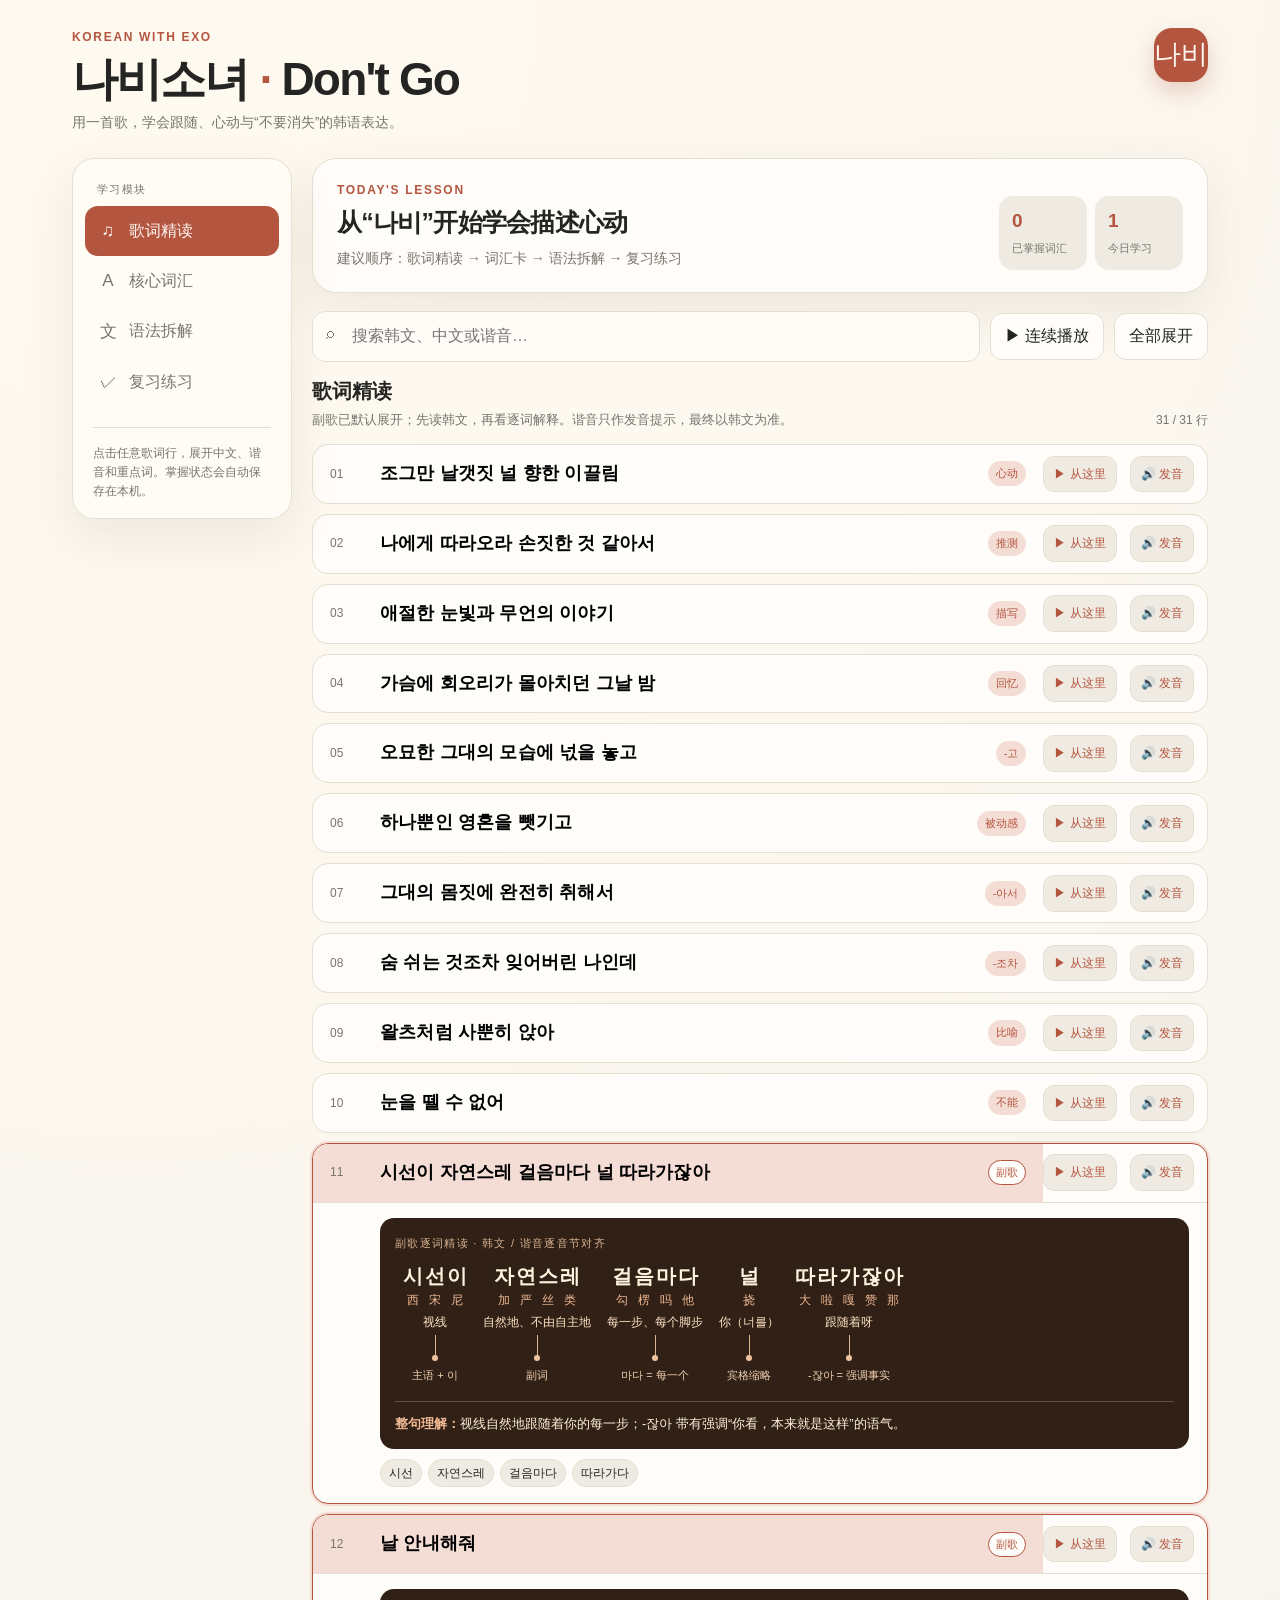
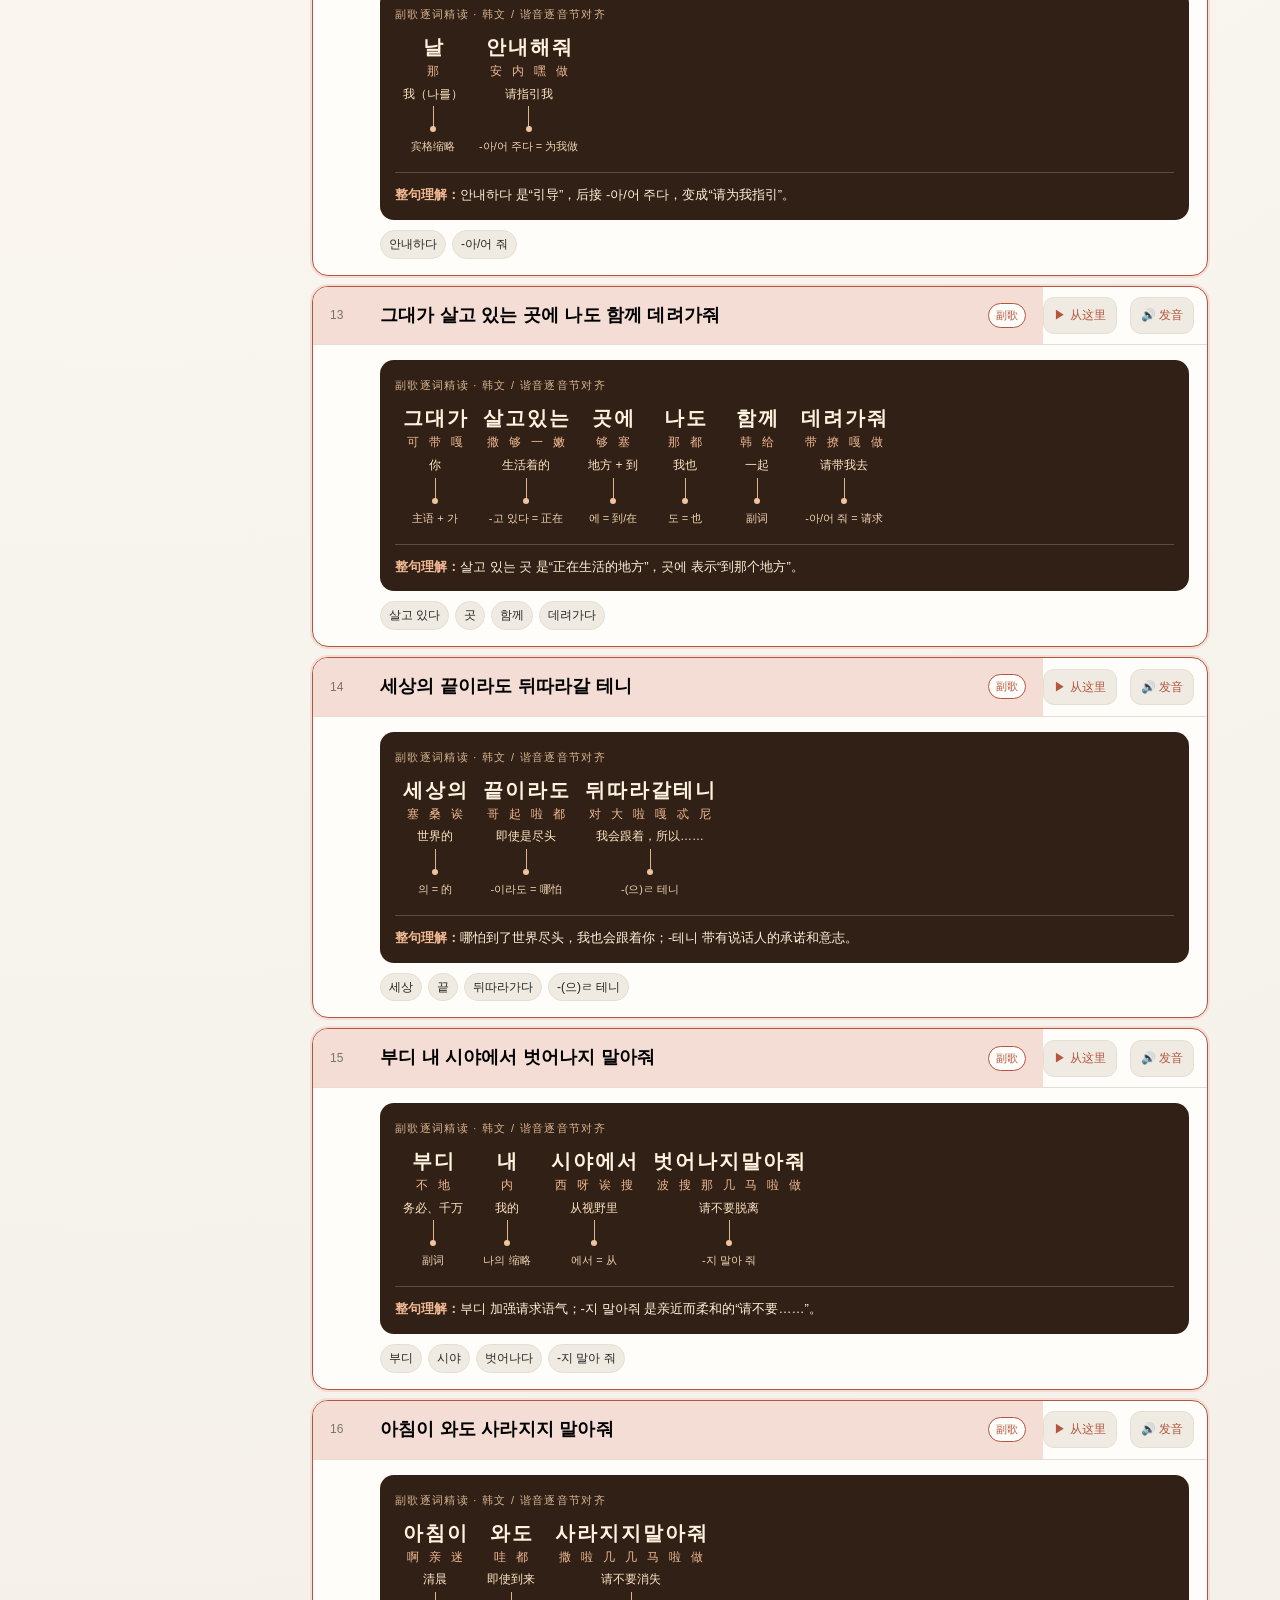
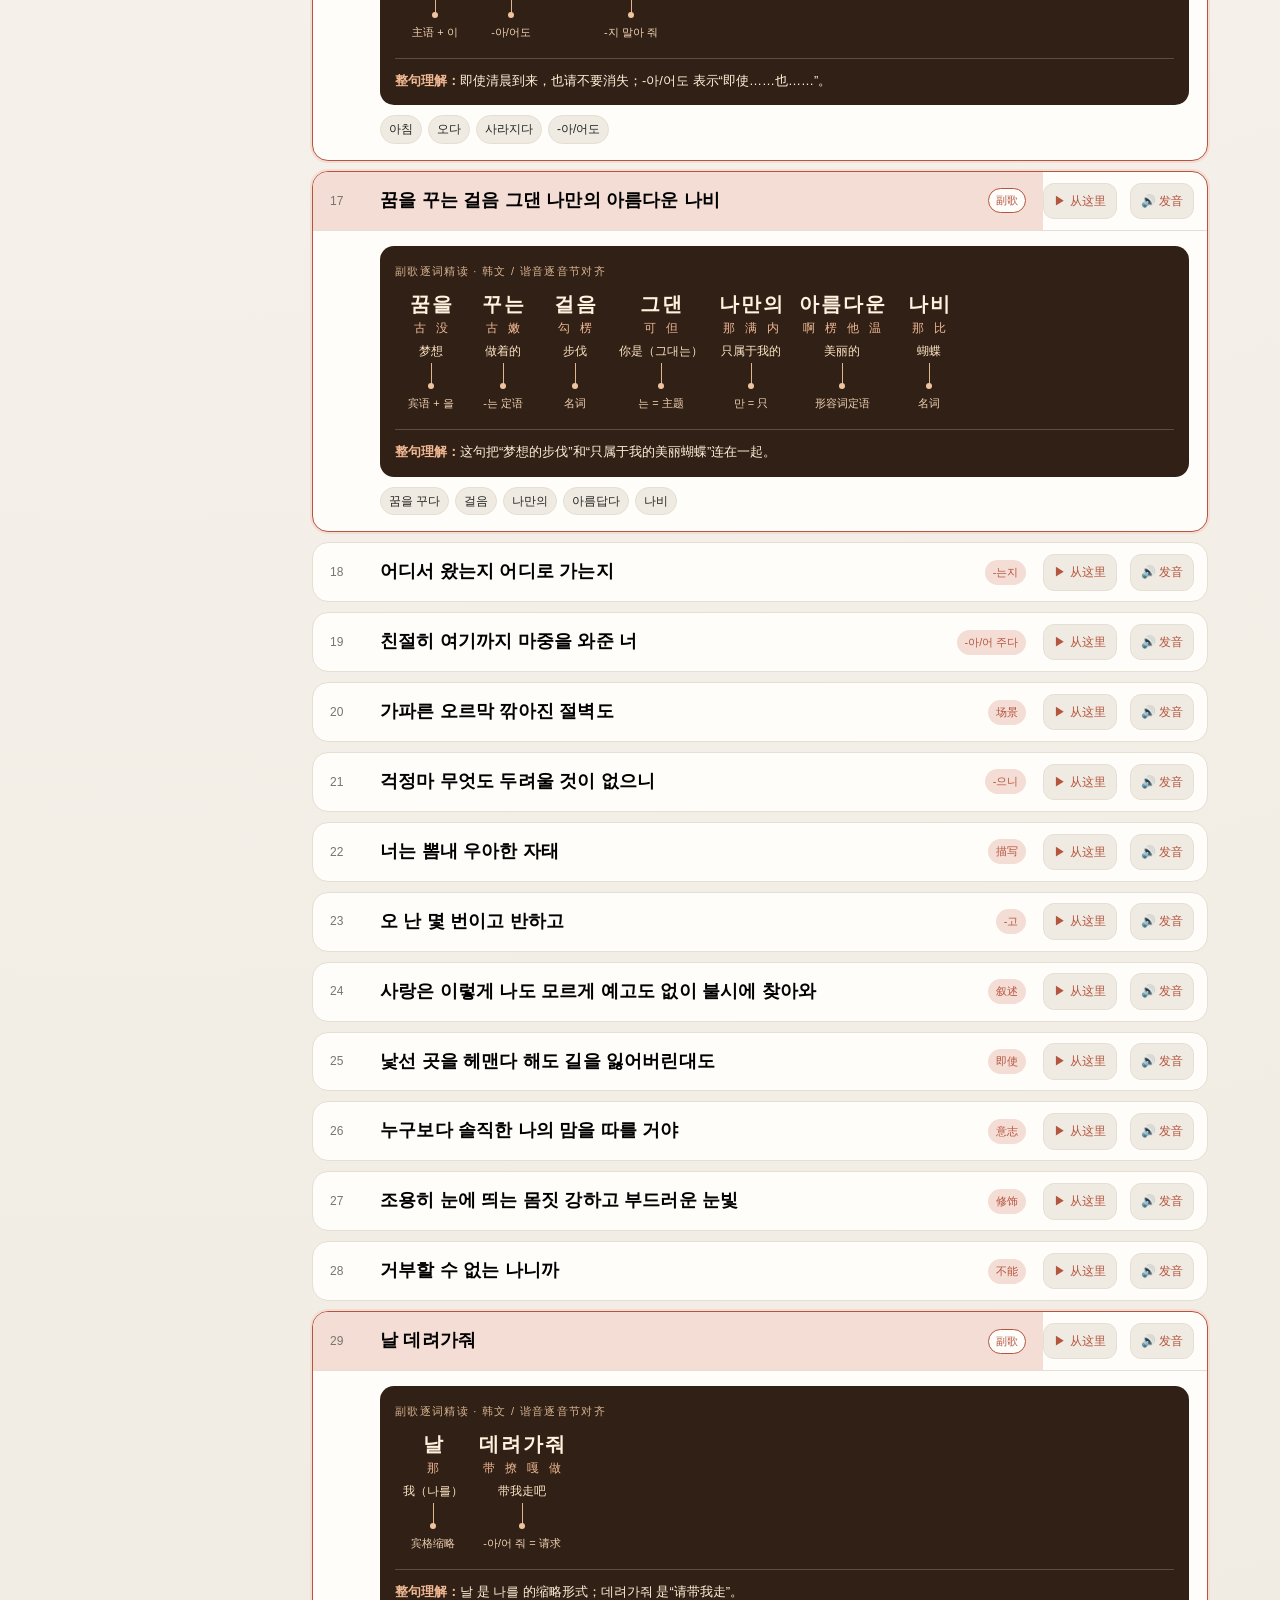
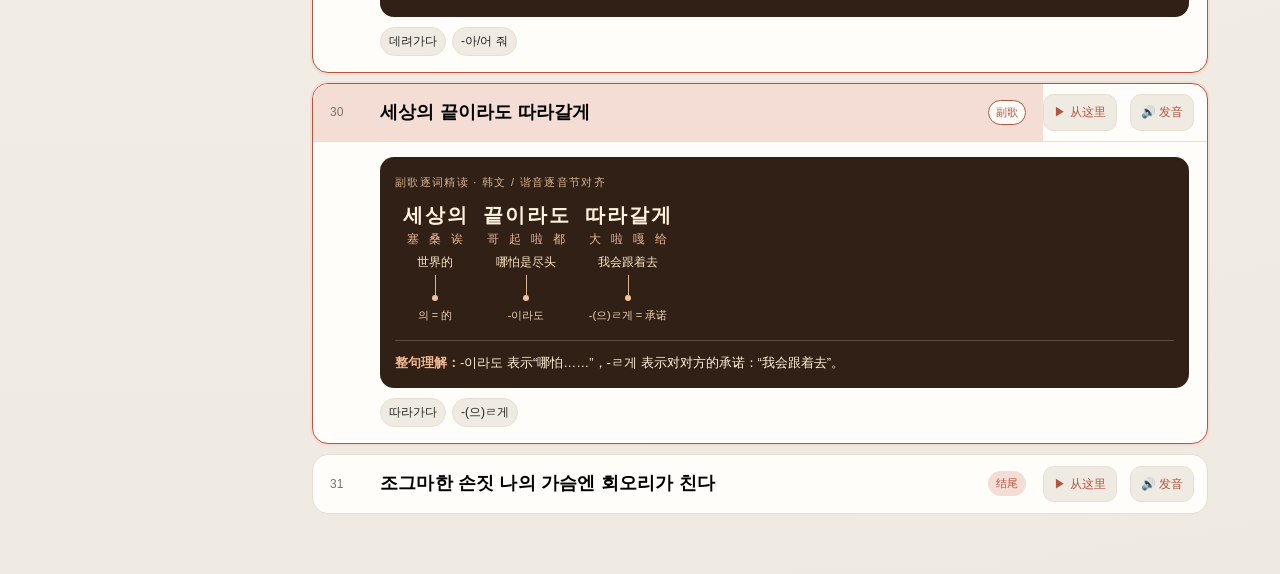
==== index.html @ fb8fee9a "Add files via upload" ====
<!doctype html>
<html lang="zh-CN">
<head>
  <meta charset="utf-8">
  <meta name="viewport" content="width=device-width, initial-scale=1">
  <title>나비소녀 · 韩语歌词学习</title>
  <style>
    :root{--bg:#f7f4ee;--surface:#fffdf9;--surface-2:#f0ebe2;--text:#242522;--muted:#77756d;--line:#e5ded2;--accent:#b4553f;--accent-soft:#f4ddd5;--green:#4c7b62;--green-soft:#dfece3;--shadow:0 18px 50px rgba(78,53,38,.09)}
    *{box-sizing:border-box} body{margin:0;background:radial-gradient(circle at 10% 0%,#fffaf0 0,#f7f4ee 42%,#efeae1 100%);color:var(--text);font-family:Inter,"Noto Sans KR","Malgun Gothic","Microsoft YaHei",sans-serif;line-height:1.55}
    button,input{font:inherit} button{cursor:pointer} .app{max-width:1180px;margin:0 auto;padding:28px 22px 60px}
    .topbar{display:flex;justify-content:space-between;gap:18px;align-items:flex-start;margin-bottom:24px}.eyebrow{font-size:12px;letter-spacing:.14em;text-transform:uppercase;color:var(--accent);font-weight:700}.brand h1{font-size:clamp(28px,4vw,46px);line-height:1.08;margin:8px 0 8px;letter-spacing:-.04em}.brand p{margin:0;color:var(--muted);font-size:14px}.mark{width:54px;height:54px;border-radius:18px;background:var(--accent);color:#fff9f2;display:grid;place-items:center;font-size:27px;box-shadow:0 10px 22px rgba(180,85,63,.25)}
    .shell{display:grid;grid-template-columns:220px minmax(0,1fr);gap:20px;align-items:start}.sidebar{position:sticky;top:18px;background:rgba(255,253,249,.72);border:1px solid rgba(229,222,210,.9);border-radius:22px;padding:12px;box-shadow:var(--shadow);backdrop-filter:blur(12px)}.nav-title{padding:10px 12px 8px;font-size:11px;letter-spacing:.12em;text-transform:uppercase;color:var(--muted)}.nav-btn{display:flex;width:100%;align-items:center;gap:10px;border:0;background:transparent;color:var(--muted);padding:12px;border-radius:13px;text-align:left}.nav-btn:hover{background:var(--surface-2);color:var(--text)}.nav-btn.active{background:var(--accent);color:#fffaf4}.nav-icon{width:22px;text-align:center;font-size:17px}.side-note{margin:20px 8px 6px;padding-top:16px;border-top:1px solid var(--line);font-size:12px;color:var(--muted)}
    .main{min-width:0}.hero{background:var(--surface);border:1px solid var(--line);border-radius:24px;padding:22px 24px;box-shadow:var(--shadow);display:flex;justify-content:space-between;gap:20px;align-items:flex-end;margin-bottom:18px}.hero h2{margin:3px 0 7px;font-size:25px;letter-spacing:-.03em}.hero p{margin:0;color:var(--muted);font-size:14px}.stats{display:flex;gap:8px;flex-wrap:wrap;justify-content:flex-end}.stat{min-width:88px;background:var(--surface-2);border-radius:14px;padding:10px 13px}.stat b{display:block;font-size:19px;color:var(--accent)}.stat span{font-size:11px;color:var(--muted)}
    .toolbar{display:flex;gap:10px;align-items:center;justify-content:space-between;flex-wrap:wrap;margin:0 0 14px}.search{flex:1 1 220px;position:relative}.search input{width:100%;border:1px solid var(--line);background:rgba(255,253,249,.86);padding:12px 14px 12px 39px;border-radius:13px;outline:none;color:var(--text)}.search input:focus{border-color:var(--accent);box-shadow:0 0 0 3px var(--accent-soft)}.search span{position:absolute;left:14px;top:10px;color:var(--muted)}.soft-btn,.primary-btn{border:1px solid var(--line);border-radius:12px;padding:10px 14px;background:var(--surface);color:var(--text)}.soft-btn:hover{background:var(--surface-2)}.primary-btn{background:var(--accent);border-color:var(--accent);color:#fffaf4}.primary-btn:hover{filter:brightness(.95)}
    .section{display:none}.section.active{display:block}.section-head{display:flex;justify-content:space-between;gap:16px;align-items:end;margin:5px 0 14px}.section-head h3{margin:0;font-size:20px}.section-head p{margin:3px 0 0;color:var(--muted);font-size:13px}.count{font-size:12px;color:var(--muted);white-space:nowrap}
    .lyrics{display:grid;gap:10px}.lyric{background:var(--surface);border:1px solid var(--line);border-radius:16px;overflow:hidden}.lyric.chorus{border-color:var(--accent);box-shadow:0 0 0 2px var(--accent-soft)}.lyric-main-row{display:flex;align-items:stretch}.lyric-main{flex:1;width:100%;border:0;background:transparent;text-align:left;display:grid;grid-template-columns:38px minmax(0,1fr) auto;gap:12px;align-items:center;padding:15px 17px}.lyric-main:hover{background:#fff8f3}.lyric.chorus .lyric-main{background:var(--accent-soft)}.lyric-no{font-size:12px;color:var(--muted);font-variant-numeric:tabular-nums}.ko{font-size:18px;font-weight:600;letter-spacing:.01em}.lyric-tag{font-size:11px;color:var(--accent);background:var(--accent-soft);padding:4px 8px;border-radius:999px}.chorus-pill{font-size:11px;color:var(--accent);background:var(--surface);border:1px solid var(--accent);padding:3px 7px;border-radius:999px;white-space:nowrap}.lyric-detail{display:none;padding:0 18px 16px 67px;border-top:1px solid var(--line)}.lyric.open .lyric-detail{display:block}.translation{margin:13px 0 4px;font-size:15px}.phonetic{color:var(--accent);font-size:13px}.line-note{color:var(--muted);font-size:12px;margin-top:6px}.mini-words{display:flex;gap:6px;flex-wrap:wrap;margin-top:10px}.mini-words button{border:1px solid var(--line);background:var(--surface-2);color:var(--text);border-radius:999px;padding:4px 8px;font-size:12px}.mini-words button:hover{border-color:var(--accent);color:var(--accent)}
    .speak-btn,.start-here-btn{border:1px solid var(--line);background:var(--surface-2);color:var(--accent);border-radius:11px;padding:8px 10px;font-size:12px;white-space:nowrap;align-self:center;margin-right:13px}.speak-btn:hover,.start-here-btn:hover{background:var(--accent-soft);border-color:var(--accent)}.speak-btn.playing{background:var(--green-soft);border-color:var(--green);color:var(--green)}
    .reading-strip{margin:15px 0 10px;background:#302015;color:#fff3df;border-radius:14px;padding:17px 15px 14px;overflow:hidden}.reading-strip-title{font-size:11px;letter-spacing:.12em;text-transform:uppercase;color:#d9b492;margin-bottom:13px}.annotation-line{display:flex;align-items:flex-start;gap:0;overflow-x:auto;padding-bottom:4px}.annotation-word{flex:0 0 auto;min-width:72px;text-align:center;padding:0 8px;position:relative}.aligned-row{display:flex;justify-content:center;gap:2px}.syllable-cell{display:flex;flex-direction:column;align-items:center;min-width:19px}.syllable-ko{font-size:20px;font-weight:700;line-height:1.15}.syllable-py{font-size:12px;color:#f2b995;line-height:1.3;margin-top:5px;white-space:nowrap}.annotation-zh{font-size:12px;color:#ffe5c5;margin-top:5px;white-space:nowrap}.annotation-connector{height:25px;position:relative;margin:3px auto 0;width:1px;background:#dfb58f}.annotation-connector::after{content:'';position:absolute;width:6px;height:6px;border-radius:50%;background:#f0c39f;bottom:-1px;left:-2.5px}.annotation-grammar{font-size:11px;color:#f1d2b4;line-height:1.35;max-width:110px;margin:8px auto 0}.reading-translation{margin:14px 0 0;padding-top:12px;border-top:1px solid rgba(255,231,205,.22);font-size:13px;line-height:1.6;color:#fff0da}.reading-translation b{color:#f2b995;font-weight:600}.chorus .translation,.chorus .phonetic{display:none}.chorus .breakdown-title,.chorus .breakdown-grid{display:none}
    .vocab-grid{display:grid;grid-template-columns:repeat(2,minmax(0,1fr));gap:12px}.vocab-card{background:var(--surface);border:1px solid var(--line);border-radius:16px;padding:16px;position:relative}.vocab-card.mastered{background:linear-gradient(135deg,var(--surface),var(--green-soft));border-color:#c8dccf}.word-row{display:flex;justify-content:space-between;gap:10px;align-items:start}.word{font-size:21px;font-weight:700}.pos{font-size:11px;color:var(--accent);background:var(--accent-soft);border-radius:999px;padding:3px 7px}.meaning{margin:7px 0 4px;font-size:15px}.roman{font-size:12px;color:var(--muted)}.example{margin:13px 0 0;padding-top:10px;border-top:1px solid var(--line);font-size:13px}.example b{font-weight:600}.vocab-actions{display:flex;justify-content:space-between;align-items:center;gap:8px;flex-wrap:wrap;margin-top:13px}.master-btn{border:0;background:transparent;color:var(--muted);font-size:12px;padding:5px 0}.master-btn:hover{color:var(--green)}.master-btn.done{color:var(--green)}
    .grammar-list{display:grid;gap:12px}.grammar-card{background:var(--surface);border:1px solid var(--line);border-radius:17px;padding:18px 20px}.grammar-top{display:flex;gap:10px;align-items:baseline;flex-wrap:wrap}.grammar-pattern{font-size:19px;font-weight:700;color:var(--accent)}.grammar-name{font-size:13px;color:var(--muted)}.grammar-card p{margin:8px 0;color:var(--text);font-size:14px}.grammar-example{background:var(--surface-2);border-radius:12px;padding:10px 12px;margin-top:11px}.grammar-example b{display:block;font-size:16px}.grammar-example span{font-size:13px;color:var(--muted)}.grammar-detail{display:grid;grid-template-columns:repeat(3,minmax(0,1fr));gap:8px;margin-top:12px}.grammar-detail-block{padding:10px 11px;border-left:3px solid var(--accent-soft);background:#fffaf5;border-radius:9px}.grammar-detail-block b{display:block;color:var(--accent);font-size:12px;margin-bottom:3px}.grammar-detail-block span{font-size:12px;line-height:1.55;color:var(--text)}
    .practice-wrap{display:grid;grid-template-columns:minmax(0,1fr) 230px;gap:16px}.practice-card{background:var(--surface);border:1px solid var(--line);border-radius:22px;padding:26px;box-shadow:var(--shadow);min-height:370px;display:flex;flex-direction:column;justify-content:space-between}.practice-kicker{font-size:12px;color:var(--accent);letter-spacing:.1em;text-transform:uppercase}.practice-question{font-size:clamp(25px,4vw,42px);line-height:1.25;margin:24px 0 8px;font-weight:650;letter-spacing:-.03em}.practice-sub{color:var(--muted);font-size:14px;min-height:25px}.answer{margin-top:20px;padding:14px 16px;background:var(--green-soft);border-radius:13px;display:none}.answer.show{display:block}.answer b{font-size:20px}.practice-actions{display:flex;gap:8px;flex-wrap:wrap}.practice-side{background:var(--surface-2);border-radius:18px;padding:17px}.practice-side h4{margin:0 0 12px}.mode-btn{width:100%;border:1px solid var(--line);background:var(--surface);color:var(--text);text-align:left;border-radius:11px;padding:10px 12px;margin-bottom:8px}.mode-btn.active{border-color:var(--accent);color:var(--accent);background:var(--accent-soft)}.quiz-options{display:grid;gap:9px;margin-top:18px}.quiz-option{border:1px solid var(--line);background:var(--surface);padding:11px 13px;border-radius:11px;text-align:left}.quiz-option:hover{border-color:var(--accent)}.quiz-option.correct{background:var(--green-soft);border-color:var(--green)}.quiz-option.wrong{background:#f7e1dd;border-color:var(--accent)}
    .empty{padding:34px;text-align:center;background:var(--surface);border:1px dashed var(--line);border-radius:16px;color:var(--muted)}.toast{position:fixed;right:22px;bottom:22px;background:var(--text);color:#fffaf4;padding:11px 15px;border-radius:12px;opacity:0;transform:translateY(10px);pointer-events:none;transition:.22s;box-shadow:var(--shadow);font-size:13px}.toast.show{opacity:1;transform:translateY(0)}
    .lyric.is-playing{border-color:var(--green);box-shadow:0 0 0 2px var(--green-soft)}.lyric.is-playing .lyric-main{background:var(--green-soft)}
    @media(max-width:760px){.app{padding:20px 14px 40px}.topbar{margin-bottom:18px}.shell{display:block}.sidebar{position:static;display:flex;gap:5px;overflow:auto;margin-bottom:14px;padding:7px}.nav-title,.side-note{display:none}.nav-btn{width:auto;flex:0 0 auto;padding:9px 11px;white-space:nowrap}.nav-icon{display:none}.hero{display:block;padding:20px}.stats{justify-content:flex-start;margin-top:16px}.stat{min-width:78px}.practice-wrap{grid-template-columns:1fr}.practice-side{order:-1}.vocab-grid{grid-template-columns:1fr}.grammar-detail{grid-template-columns:1fr}.lyric-main{grid-template-columns:28px minmax(0,1fr);gap:8px;padding:13px}.lyric-tag{grid-column:2;justify-self:start}.lyric-detail{padding-left:48px}.ko{font-size:17px}.speak-btn,.start-here-btn{margin-right:5px;padding:7px 6px;font-size:11px}.practice-card{min-height:360px;padding:21px}.practice-question{margin-top:18px}}
    @media(prefers-reduced-motion:reduce){*{scroll-behavior:auto!important;transition:none!important}}
  </style>
</head>
<body>
  <div class="app" id="app">
    <header class="topbar">
      <div class="brand"><div class="eyebrow">Korean with EXO</div><h1>나비소녀 <span style="color:var(--accent)">·</span> Don't Go</h1><p>用一首歌，学会跟随、心动与“不要消失”的韩语表达。</p></div>
      <div class="mark" aria-hidden="true">나비</div>
    </header>
    <div class="shell">
      <aside class="sidebar" aria-label="学习模块">
        <div class="nav-title">学习模块</div>
        <button class="nav-btn active" data-tab="lyrics"><span class="nav-icon">♫</span>歌词精读</button>
        <button class="nav-btn" data-tab="vocab"><span class="nav-icon">A</span>核心词汇</button>
        <button class="nav-btn" data-tab="grammar"><span class="nav-icon">文</span>语法拆解</button>
        <button class="nav-btn" data-tab="practice"><span class="nav-icon">✓</span>复习练习</button>
        <div class="side-note">点击任意歌词行，展开中文、谐音和重点词。掌握状态会自动保存在本机。</div>
      </aside>
      <main class="main">
        <section class="hero">
          <div><div class="eyebrow">Today's lesson</div><h2>从“나비”开始学会描述心动</h2><p>建议顺序：歌词精读 → 词汇卡 → 语法拆解 → 复习练习</p></div>
          <div class="stats"><div class="stat"><b id="masteredCount">0</b><span>已掌握词汇</span></div><div class="stat"><b id="streakCount">1</b><span>今日学习</span></div></div>
        </section>

        <section class="section active" id="lyricsSection">
          <div class="toolbar"><div class="search"><span>⌕</span><input id="lyricSearch" placeholder="搜索韩文、中文或谐音…" aria-label="搜索歌词"></div><button class="soft-btn" id="continuousBtn">▶ 连续播放</button><button class="soft-btn" id="expandAll">全部展开</button></div>
          <div class="section-head"><div><h3>歌词精读</h3><p>副歌已默认展开；先读韩文，再看逐词解释。谐音只作发音提示，最终以韩文为准。</p></div><div class="count" id="lyricCount"></div></div>
          <div class="lyrics" id="lyricsList"></div>
        </section>

        <section class="section" id="vocabSection">
          <div class="toolbar"><div class="search"><span>⌕</span><input id="vocabSearch" placeholder="搜索词汇或中文释义…" aria-label="搜索词汇"></div><button class="soft-btn" id="showUnmastered">只看未掌握</button></div>
          <div class="section-head"><div><h3>核心词汇</h3><p>把歌词里的高频动作、情绪和连接表达放进记忆卡。</p></div><div class="count" id="vocabCount"></div></div>
          <div class="vocab-grid" id="vocabList"></div>
        </section>

        <section class="section" id="grammarSection">
          <div class="section-head"><div><h3>语法拆解</h3><p>每个语法点都连接到歌词中的真实句子。</p></div><div class="count">14 个重点</div></div>
          <div class="grammar-list" id="grammarList"></div>
        </section>

        <section class="section" id="practiceSection">
          <div class="section-head"><div><h3>复习练习</h3><p>先自己回忆，再点击显示答案。选择题会即时反馈。</p></div><div class="count" id="practiceCount"></div></div>
          <div class="practice-wrap">
            <div class="practice-card" id="practiceCard"></div>
            <aside class="practice-side"><h4>练习模式</h4><button class="mode-btn active" data-mode="flash">词汇闪卡<small> · 看韩文回忆中文</small></button><button class="mode-btn" data-mode="quiz">选择题<small> · 辨认正确含义</small></button><p class="line-note">当前练习范围：本歌核心词汇。掌握后仍会偶尔复习，帮助长期记忆。</p></aside>
          </div>
        </section>
      </main>
    </div>
  </div>
  <div class="toast" id="toast" role="status" aria-live="polite"></div>
  <script>
    const lyrics = [
      {ko:'조그만 날갯짓 널 향한 이끌림', zh:'扇动小小的蝶翼；你对我的吸引力', py:'走可满 那给几 挠 hiang韩 一个林', tag:'心动', words:['날갯짓','이끌림']},
      {ko:'나에게 따라오라 손짓한 것 같아서', zh:'像是在招手，呼唤我跟你一起走', py:'那诶给 大啦哦啦 宋几摊 扣 卡他搜', tag:'推测', words:['따라오다','손짓하다','것 같다']},
      {ko:'애절한 눈빛과 무언의 이야기', zh:'哀切的眼神和无言的故事', py:'诶草蓝 努比刮 木翁内 一呀gi', tag:'描写', words:['애절하다','눈빛','무언']},
      {ko:'가슴에 회오리가 몰아치던 그날 밤', zh:'心中刮起旋风的那个晚上', py:'嘎森没 会哦里嘎 莫啦气东 可那 半', tag:'回忆', words:['가슴','회오리','몰아치다']},
      {ko:'오묘한 그대의 모습에 넋을 놓고', zh:'为你奇妙神秘的身影失了魂魄', py:'哦妙韩 可带诶 莫丝呗 闹给 喏够', tag:'-고', words:['오묘하다','모습','넋을 놓다']},
      {ko:'하나뿐인 영혼을 뺏기고', zh:'唯一的灵魂被夺走', py:'哈那本宁 泳红内 背gi够', tag:'被动感', words:['하나뿐인','영혼','뺏기다']},
      {ko:'그대의 몸짓에 완전히 취해서', zh:'完全沉醉于你的身影', py:'可带诶 蒙几塞 完从尼 催嘿搜', tag:'-아서', words:['몸짓','완전히','취하다']},
      {ko:'숨 쉬는 것조차 잊어버린 나인데', zh:'连呼吸都遗忘的我', py:'宋 嘘嫩 扣走恰 一走剖林 那因带', tag:'-조차', words:['숨 쉬다','것조차','잊어버리다']},
      {ko:'왈츠처럼 사뿐히 앉아', zh:'像华尔兹般轻盈地停驻', py:'挖此凑龙 撒本尼 安那', tag:'比喻', words:['처럼','사뿐히','앉다']},
      {ko:'눈을 뗄 수 없어', zh:'无法把视线从你身上移开', py:'努内 得 苏 欧扫', tag:'不能', words:['눈을 떼다','-(으)ㄹ 수 없다']},
      {ko:'시선이 자연스레 걸음마다 널 따라가잖아', zh:'视线不由自主，跟随你的每个足迹', py:'西宋尼 加严丝类 勾楞吗他 挠 大啦嘎赞那', tag:'-잖아', words:['시선','자연스레','걸음마다','따라가다']},
      {ko:'날 안내해줘', zh:'指引我吧 / 带我走吧', py:'那 安内嘿做', tag:'请求', words:['안내하다','-아/어 줘']},
      {ko:'그대가 살고 있는 곳에 나도 함께 데려가줘', zh:'请把我一起带到你生活的地方', py:'可带嘎 撒够 一嫩 够塞 那都 韩给 带撩嘎做', tag:'请求', words:['살고 있다','곳','함께','데려가다']},
      {ko:'세상의 끝이라도 뒤따라갈 테니', zh:'哪怕是世界尽头，我也会跟着你前进', py:'塞桑诶 哥起啦都 对大啦嘎 忒尼', tag:'-라도 / -테니', words:['세상','끝','뒤따라가다','-(으)ㄹ 테니']},
      {ko:'부디 내 시야에서 벗어나지 말아줘', zh:'千万不要脱离我的视野', py:'不地 内 西呀诶搜 波搜那几 马啦做', tag:'不要', words:['부디','시야','벗어나다','-지 말아 줘']},
      {ko:'아침이 와도 사라지지 말아줘', zh:'即使清晨来临，也不要消失', py:'啊亲迷 哇都 撒啦几几 马啦做', tag:'-아/어도', words:['아침','오다','사라지다','-아/어도']},
      {ko:'꿈을 꾸는 걸음 그댄 나만의 아름다운 나비', zh:'踏着梦想的步伐；你是只属于我的美丽蝴蝶', py:'古没 古嫩 勾楞 / 可但 那满内 啊楞他温 那比', tag:'副歌', words:['꿈을 꾸다','걸음','나만의','아름답다','나비']},
      {ko:'어디서 왔는지 어디로 가는지', zh:'不知从何而来、要往何处去', py:'哦地搜 哇嫩几 哦地咯 嘎嫩几', tag:'-는지', words:['어디서','오다','어디로','가다','-는지']},
      {ko:'친절히 여기까지 마중을 와준 너', zh:'贴心地到这里来迎接我的你', py:'亲草里 哟gi嘎几 吗中额 哇君 挠', tag:'-아/어 주다', words:['친절히','여기까지','마중','와주다']},
      {ko:'가파른 오르막 깎아진 절벽도', zh:'即便是崎岖险峻的悬崖峭壁', py:'嘎帕楞 哦了吗 嘎嘎进 草表都', tag:'场景', words:['가파르다','오르막','절벽']},
      {ko:'걱정마 무엇도 두려울 것이 없으니', zh:'别担心，什么可怕的事都不会发生', py:'勾从吗 木哦都 度撩乌 扣西 欧丝尼', tag:'-으니', words:['걱정하다','무엇도','두렵다','것이 없다']},
      {ko:'너는 뽐내 우아한 자태', zh:'你展示着独一无二的优雅姿态', py:'挠嫩 嘣内 乌啊韩 加忒', tag:'描写', words:['뽐내다','우아하다','자태']},
      {ko:'오 난 몇 번이고 반하고', zh:'不管多少次，我都会为你入迷', py:'哦 南 苗 嘣尼够 半那够', tag:'-고', words:['몇 번이고','반하다']},
      {ko:'사랑은 이렇게 나도 모르게 예고도 없이 불시에 찾아와', zh:'爱情就这样，在不知不觉间毫无征兆地突然降临', py:'撒朗恩 一漏给 那都 莫了给 / 耶够都 欧西 不西诶 恰加哇', tag:'叙述', words:['나도 모르게','예고','불시에','찾아오다']},
      {ko:'낯선 곳을 헤맨다 해도 길을 잃어버린대도', zh:'即使在陌生的地方徘徊，即使迷失方向', py:'那宋 够丝 嘿们他 嘿都 / gil了 一咯剖林带都', tag:'即使', words:['낯설다','헤매다','길을 잃다','-ㄴ대도']},
      {ko:'누구보다 솔직한 나의 맘을 따를 거야', zh:'也要跟随我那比谁都真挚的心', py:'努谷啵他 嗖几看 那诶 满没 大了勾呀', tag:'意志', words:['누구보다','솔직하다','마음','따르다','-(으)ㄹ 거야']},
      {ko:'조용히 눈에 띄는 몸짓 강하고 부드러운 눈빛', zh:'静静跃入视野的身影；强大又温柔的目光', py:'走用hi 努内 第嫩 蒙几 / 康哈够 不的漏温 努比', tag:'修饰', words:['조용히','눈에 띄다','강하다','부드럽다']},
      {ko:'거부할 수 없는 나니까', zh:'因为我根本无法拒绝', py:'勾不哈 苏 欧嫩 那尼嘎', tag:'不能', words:['거부하다','-(으)ㄹ 수 없다','-(이)니까']},
      {ko:'날 데려가줘', zh:'带我走吧', py:'那 带撩嘎做', tag:'请求', words:['데려가다','-아/어 줘']},
      {ko:'세상의 끝이라도 따라갈게', zh:'哪怕是世界尽头，我也会跟着去', py:'塞桑诶 哥起啦都 大啦嘎给', tag:'-ㄹ게', words:['따라가다','-(으)ㄹ게']},
      {ko:'조그마한 손짓 나의 가슴엔 회오리가 친다', zh:'一个小小的举动，在我心里刮起旋风', py:'走可吗韩 宋几 / 那诶 嘎森们 会哦里嘎 亲他', tag:'结尾', words:['조그마하다','손짓','가슴','회오리','치다']}
    ];
    const vocab = [
      ['나비','蝴蝶','名词','nabi','그댄 나만의 아름다운 나비'],['날갯짓','翅膀的扇动、振翅','名词','nal-gaet-jit','조그만 날갯짓'],['이끌림','吸引力、被吸引的感觉','名词','i-kkeul-lim','널 향한 이끌림'],['손짓하다','招手；用手势示意','动词','son-jit-ha-da','손짓한 것 같아서'],['애절하다','哀切、恳切','形容词','ae-jeol-ha-da','애절한 눈빛'],['눈빛','眼神、目光','名词','nun-bit','강하고 부드러운 눈빛'],['회오리','旋风、涡流','名词','hoe-o-ri','가슴에 회오리가'],['몰아치다','猛烈袭来；席卷','动词','mol-a-chi-da','회오리가 몰아치던'],['오묘하다','奇妙而神秘','形容词','o-myo-ha-da','오묘한 그대의 모습'],['넋을 놓다','失神、失魂落魄','惯用语','neok-seul noh-da','넋을 놓고'],['뺏기다','被夺走、被抢走','动词','ppaet-gi-da','영혼을 뺏기고'],['취하다','沉醉；陶醉','动词','chwi-ha-da','완전히 취해서'],['숨 쉬다','呼吸','动词','sum swi-da','숨 쉬는 것조차'],['사뿐히','轻盈地、轻轻地','副词','sa-ppun-hi','사뿐히 앉아'],['시선','视线、目光','名词','si-seon','시선이 자연스레'],['자연스레','自然地、不由自主地','副词','ja-yeon-seu-re','자연스레 따라가잖아'],['따라가다','跟随、跟着去','动词','tta-ra-ga-da','널 따라가잖아'],['안내하다','引导、指引','动词','an-nae-ha-da','날 안내해줘'],['데려가다','带某人一起去','动词','de-ryeo-ga-da','나도 함께 데려가줘'],['뒤따라가다','跟在后面走、跟随前进','动词','dwi-tta-ra-ga-da','뒤따라갈 테니'],['부디','务必、千万、请','副词','bu-di','부디 내 시야에서'],['벗어나다','脱离、离开、摆脱','动词','beot-eo-na-da','벗어나지 말아줘'],['사라지다','消失','动词','sa-ra-ji-da','사라지지 말아줘'],['낯설다','陌生、不熟悉','形容词','nat-seol-da','낯선 곳'],['헤매다','徘徊、迷路','动词','he-mae-da','낯선 곳을 헤맨다'],['솔직하다','坦率、真挚','形容词','sol-jik-ha-da','솔직한 나의 맘'],['거부하다','拒绝','动词','geo-bu-ha-da','거부할 수 없는'],['자태','姿态、风姿','名词','ja-tae','우아한 자태'],['반하다','迷上、为之倾倒','动词','ban-ha-da','몇 번이고 반하고'],['불시에','突然地、出其不意地','副词','bul-si-e','불시에 찾아와'],['마중','迎接、接人','名词','ma-jung','마중을 와준 너'],['눈에 띄다','显眼；映入眼帘','惯用语','nun-e ttwi-da','눈에 띄는 몸짓']
    ].map((x,i)=>({id:i,word:x[0],meaning:x[1],pos:x[2],roman:x[3],example:x[4]}));
    const grammar = [
      {pattern:'-ㄴ/은 것 같다',name:'好像……；似乎……',example:'손짓한 것 같아서',translation:'像是在招手，所以……',note:'说话人根据看到的动作作出不确定判断。손짓하다 → 손짓한（过去定语）+ 것 같다；-아서 把“好像……”和后文连接起来。',form:'动词过去时定语 + 것 같다：손짓하다 → 손짓한 것 같다。',usage:'这里不是断言“确实招手”，而是“看起来像是在招手”，语气留有余地。',compare:'现在：-는 것 같다（好像正在……）；将来：-(으)ㄹ 것 같다（好像会……）。'},
      {pattern:'N을/를 향한',name:'面向……；朝向……的',example:'널 향한 이끌림',translation:'朝向你的吸引力',note:'향하다 是“朝向”，향한 是它的过去定语形式，用来修饰后面的名词。널 是 너를 的缩略。',form:'目标 + 을/를 향하다 → 목표를 향한 + 名词。',usage:'널 향한 不是完整句子，而是“朝向你的……”这一名词短语。',compare:'널 향해（朝向你，副词用法）；널 향한 이끌림（朝向你的吸引力，定语用法）。'},
      {pattern:'N에 / N에서',name:'在……；到……；从……',example:'가슴에 / 내 시야에서',translation:'在心中 / 从我的视野里',note:'에 表示位置、落点或目的地；에서 表示动作发生的场所，也可表示离开的范围。',form:'场所 + 에：在/到那里；场所 + 에서：在那儿做/从那里离开。',usage:'가슴에 회오리가 치다 是“心里刮起旋风”；시야에서 벗어나다 是“脱离视野”。',compare:'학교에 가다（去学校）；학교에서 공부하다（在学校学习）。'},
      {pattern:'-고',name:'并且；然后；做完……后',example:'넋을 놓고 / 뺏기고',translation:'失神，然后…… / 被夺走后……',note:'歌词里连接连续状态或动作。前后主语通常相同，具体关系要看上下文。',form:'动词/形容词词干 + -고；넋을 놓다 → 넋을 놓고。',usage:'넋을 놓고 后面接 뺏기고，形成“失神着，灵魂又被夺走”的连续画面。',compare:'-고 主要是并列/连接；-아서/어서 更明确地表示原因或先后。'},
      {pattern:'-(으)ㄹ 수 없다',name:'不能……；无法……',example:'눈을 뗄 수 없어',translation:'无法移开视线',note:'字面是“没有做某事的可能/办法”。눈을 떼다 是“把目光移开”，所以整句是“无法把目光移开”。',form:'动词 + -(으)ㄹ 수 있다/없다；有收音用 을，无收音用 ㄹ。',usage:'없어 是 없다 的非正式现在式，适合歌词中亲近的语气。',compare:'못 보다（看不了/没能看）更偏能力或情况；볼 수 없다 更强调“没有可能”。'},
      {pattern:'-잖아',name:'你看……；不是……吗',example:'널 따라가잖아',translation:'你看，我不就跟着你吗',note:'提醒对方一个双方都知道、或说话人想强调的事实。它不一定真的在提问。',form:'动词/形容词 + -잖아；따라가다 → 따라가잖아。',usage:'这里像是在向蝴蝶确认：“你看，我一直跟着你呀。”',compare:'-지? 是寻求确认；-잖아 是强调“你也知道这件事”。'},
      {pattern:'-아/어 줘',name:'请为我……；帮我……',example:'날 안내해줘',translation:'请指引我',note:'주다 表示“为某人做”。接在动词后，表示请求对方为自己做某事。',form:'动词 + -아/어 주다；안내하다 → 안내해 주다 → 안내해줘。',usage:'줘 是 주어 的口语缩略，语气亲近直接；날 是 나를 的缩略。',compare:'-아/어 주세요 更礼貌；-아/어 줘 更像对亲近对象说“帮我……吧”。'},
      {pattern:'N(이)라도',name:'即使是……也；哪怕……',example:'세상의 끝이라도',translation:'哪怕是世界尽头',note:'表示让步或最低限度的选择。名词有收音用 이라도，无收音用 라도。',form:'有收音：끝 + 이라도；无收音：세상 + 이라도（本句 끝有收音）。',usage:'说话人强调“无论地点多远，我都会跟随”。',compare:'N도 是普通的“也”；N이라도 带有“哪怕只是/即使是”的让步感。'},
      {pattern:'-(으)ㄹ 테니',name:'我会……，所以……',example:'뒤따라갈 테니',translation:'我会跟着你，所以……',note:'表达说话人的意志、承诺或有根据的预想，后面常接请求、建议或让对方放心的话。',form:'动词 + -(으)ㄹ 테니；뒤따라가다 → 뒤따라갈 테니。',usage:'테니 后面的内容在歌词中省略了，语感是“我会跟着你，所以请不要离开”。',compare:'-(으)ㄹ게 是单纯承诺；-(으)ㄹ 테니 更常带“所以请……”的后续关系。'},
      {pattern:'-지 말아 줘',name:'请不要……',example:'사라지지 말아줘',translation:'请不要消失',note:'말다 是否定命令/请求。加上 주다 后变成“请为了我不要……”，比 -지 마 更柔和。',form:'动词 + -지 말다 + 아/어 주다；사라지다 → 사라지지 말아줘。',usage:'말아줘 是 말아 주어 的缩略；歌词里反复出现，形成恳求的情绪。',compare:'-지 마：不要……（直接）；-지 마세요：请不要……（礼貌）；-지 말아줘：请不要……（亲近、恳切）。'},
      {pattern:'-아/어도',name:'即使……也；就算……',example:'아침이 와도',translation:'即使清晨到来',note:'表示让步：即使前项成立，后项仍然成立。',form:'动词/形容词词干 + -아/어도；오다 → 와도。',usage:'清晨到来是条件，但说话人的请求不变：“也请不要消失。”',compare:'-아/어서 表示原因或顺接；-아/어도 表示“即使……也……”。'},
      {pattern:'-는지',name:'是否……；从哪里/往哪里……',example:'어디서 왔는지',translation:'从哪里来的',note:'把一个疑问句嵌入更大的句子中。어디서 왔어? 变成 어디서 왔는지。',form:'动词现在时 + -는지；过去式常用 -았/었는지。',usage:'어디서 왔는지 어디로 가는지 = 不知道从哪里来、要往哪里去。',compare:'直接疑问：어디서 왔어?；嵌入疑问：어디서 왔는지 모르겠어（不知道从哪里来）。'},
      {pattern:'-ㄴ/는대도',name:'即使……也；哪怕……',example:'길을 잃어버린대도',translation:'即使迷路了',note:'歌词中的口语化让步表达，可整体理解为“即使……也……”。',form:'-ㄴ/는다고 해도 的口语缩约形式；잃어버린다고 해도 → 잃어버린대도。',usage:'前项是“迷路”这种不利情况，但后文仍表示会跟随自己的心。',compare:'-아/어도 更普通直接；-ㄴ/는대도 带有“即使别人说/即使真的……”的语感。'},
      {pattern:'-(으)ㄹ게 / -(으)ㄹ 거야',name:'我会……；打算……',example:'따라갈게 / 따를 거야',translation:'我会跟着去 / 我会跟随',note:'两者都能表示将来，但重点不同：-ㄹ게 面向听话人作承诺；-ㄹ 거야 更像自己的计划、判断或意志。',form:'动词词干 + -(으)ㄹ게；动词词干 + -(으)ㄹ 거야。',usage:'따라갈게 像对“你”保证“我会跟上”；따를 거야 像表达自己“会遵从这颗心”。',compare:'明天 갈게 = 我明天去（对你承诺）；갈 거야 = 我明天要去/会去（说明计划）。'}
    ].map((x,i)=>({...x,id:i}));

    const storeKey='dont-go-korean-progress-v1';
    let state=JSON.parse(localStorage.getItem(storeKey)||'{"mastered":[],"last":""}');
    let vocabOnly=false, mode='flash', practiceIndex=0, answerShown=false, currentAudio=null, continuousPlaying=false, continuousIndex=0;
    const $=s=>document.querySelector(s), $$=s=>[...document.querySelectorAll(s)];
    function save(){localStorage.setItem(storeKey,JSON.stringify(state)); updateStats()}
    function updateStats(){$('#masteredCount').textContent=state.mastered.length; $('#streakCount').textContent=state.last===new Date().toISOString().slice(0,10)?'✓':'1'}
    function toast(msg){const el=$('#toast');el.textContent=msg;el.classList.add('show');setTimeout(()=>el.classList.remove('show'),1800)}
    function speakText(text,done){if(!('speechSynthesis' in window)){toast('当前浏览器不支持语音朗读');if(done)done();return}window.speechSynthesis.cancel();const utterance=new SpeechSynthesisUtterance(text);utterance.lang='ko-KR';utterance.rate=.82;utterance.pitch=1;utterance.onend=()=>done&&done();const voice=window.speechSynthesis.getVoices().find(v=>v.lang.toLowerCase().startsWith('ko'));if(voice)utterance.voice=voice;window.speechSynthesis.speak(utterance);toast('正在使用备用语音：'+text)}
    function stopAudio(){if(currentAudio){currentAudio.pause();currentAudio.currentTime=0;currentAudio=null}if('speechSynthesis' in window)window.speechSynthesis.cancel()}
    function setPlayingLine(index){$$('.lyric').forEach(card=>card.classList.toggle('is-playing',!!card.querySelector(`[data-lyric="${index}"]`)))}
    function playAudio(path,text,button,done){if(!done){continuousPlaying=false;setPlayingLine(-1);const continuousBtn=$('#continuousBtn');if(continuousBtn){continuousBtn.textContent='▶ 连续播放';continuousBtn.classList.remove('primary-btn')}}stopAudio();const audio=new Audio(path);currentAudio=audio;if(button)button.classList.add('playing');audio.onended=()=>{if(button)button.classList.remove('playing');currentAudio=null;if(done)done()};audio.onerror=()=>{if(button)button.classList.remove('playing');currentAudio=null;speakText(text,done)};audio.play().then(()=>toast('正在播放韩语发音')).catch(()=>speakText(text,done))}
    function stopContinuous(){continuousPlaying=false;stopAudio();setPlayingLine(-1);const btn=$('#continuousBtn');if(btn){btn.textContent='▶ 连续播放';btn.classList.remove('primary-btn')}}
    function playContinuous(index){if(index>=lyrics.length){stopContinuous();toast('连续播放完成');return}continuousIndex=index;setPlayingLine(index);playAudio(`audio/line-${String(index+1).padStart(2,'0')}.mp3`,lyrics[index].ko,null,()=>{if(continuousPlaying)playContinuous(index+1)})}
    function startContinuous(index=0){stopAudio();setPlayingLine(-1);continuousPlaying=true;const btn=$('#continuousBtn');if(btn){btn.textContent='■ 停止连续';btn.classList.add('primary-btn')}playContinuous(index)}
    function renderLyrics(){const q=$('#lyricSearch').value.trim().toLowerCase();const list=lyrics.filter(x=>(x.ko+x.zh+x.py+x.words.join(' ')).toLowerCase().includes(q));$('#lyricCount').textContent=`${list.length} / ${lyrics.length} 行`;$('#lyricsList').innerHTML=list.length?list.map((x,i)=>{const id=lyrics.indexOf(x);const chorus=chorusIds.has(id);return `<article class="lyric ${chorus?'chorus open':''}"><div class="lyric-main-row"><button class="lyric-main" data-lyric="${id}"><span class="lyric-no">${String(id+1).padStart(2,'0')}</span><span class="ko">${x.ko}</span><span class="${chorus?'chorus-pill':'lyric-tag'}">${chorus?'副歌':x.tag}</span></button><button class="start-here-btn" data-start="${id}" aria-label="从这句开始连续播放">▶ 从这里</button><button class="speak-btn" data-audio="audio/line-${String(id+1).padStart(2,'0')}.mp3" data-speak="${x.ko}" aria-label="播放这句韩语">🔊 发音</button></div><div class="lyric-detail"><div class="translation">${x.zh}</div><div class="phonetic">${x.py}</div>${renderReadingStrip(id,x)}<div class="mini-words">${x.words.map(w=>`<button data-word="${w}">${w}</button>`).join('')}</div></div></article>`}).join(''):'<div class="empty">没有找到匹配的歌词。试试搜索“시선”“心”“跟随”。</div>'}
    function renderVocab(){const q=$('#vocabSearch').value.trim().toLowerCase();let list=vocab.filter(x=>(x.word+x.meaning+x.roman+x.example).toLowerCase().includes(q));if(vocabOnly)list=list.filter(x=>!state.mastered.includes(x.id));$('#vocabCount').textContent=`${list.length} / ${vocab.length} 个词`;$('#vocabList').innerHTML=list.length?list.map(x=>`<article class="vocab-card ${state.mastered.includes(x.id)?'mastered':''}"><div class="word-row"><div class="word">${x.word}</div><span class="pos">${x.pos}</span></div><div class="meaning">${x.meaning}</div><div class="roman">${x.roman}</div><div class="example"><b>${x.example}</b><br><span>来自歌曲歌词</span></div><div class="vocab-actions"><button class="master-btn ${state.mastered.includes(x.id)?'done':''}" data-master="${x.id}">${state.mastered.includes(x.id)?'✓ 已掌握':'标记为已掌握'}</button><button class="speak-btn" data-audio="audio/word-${String(x.id).padStart(2,'0')}.mp3" data-speak="${x.word}" aria-label="播放词汇发音">🔊 发音</button><button class="soft-btn" data-practice="${x.id}">练这个词</button></div></article>`).join(''):'<div class="empty">这里暂时没有词汇。可以取消“只看未掌握”或清空搜索。</div>'}
    function renderGrammar(){$('#grammarList').innerHTML=grammar.map(x=>`<article class="grammar-card"><div class="grammar-top"><span class="grammar-pattern">${x.pattern}</span><span class="grammar-name">${x.name}</span></div><p>${x.note}</p><div class="grammar-example"><b>${x.example}</b><span>${x.translation}</span></div><div class="grammar-detail"><div class="grammar-detail-block"><b>构成与变形</b><span>${x.form}</span></div><div class="grammar-detail-block"><b>歌词中的作用</b><span>${x.usage}</span></div><div class="grammar-detail-block"><b>容易混淆</b><span>${x.compare}</span></div></div></article>`).join('')}
    function makeQuiz(){const item=vocab[practiceIndex%vocab.length];const others=vocab.filter(x=>x.id!==item.id).sort(()=>Math.random()-.5).slice(0,3);return {item, options:[item,...others].sort(()=>Math.random()-.5)}}
    const chorusIds=new Set([10,11,12,13,14,15,16,28,29]);
    const breakdowns={
      10:[['시선이','西宋尼','视线','主语 + 이'],['자연스레','加严丝类','自然地、不由自主地','副词'],['걸음마다','勾楞吗他','每一步、每个脚步','마다 = 每一个'],['널','挠','你（너를）','宾格缩略'],['따라가잖아','大啦嘎赞那','跟随着呀','-잖아 = 强调事实']],
      11:[['날','那','我（나를）','宾格缩略'],['안내해줘','安内嘿做','请指引我','-아/어 주다 = 为我做']],
      12:[['그대가','可带嘎','你','主语 + 가'],['살고 있는','撒够 一嫩','生活着的','-고 있다 = 正在'],['곳에','够塞','地方 + 到','에 = 到/在'],['나도','那都','我也','도 = 也'],['함께','韩给','一起','副词'],['데려가줘','带撩嘎做','请带我去','-아/어 줘 = 请求']],
      13:[['세상의','塞桑诶','世界的','의 = 的'],['끝이라도','哥起啦都','即使是尽头','-이라도 = 哪怕'],['뒤따라갈 테니','对大啦嘎 忒尼','我会跟着，所以……','-(으)ㄹ 테니']],
      14:[['부디','不地','务必、千万','副词'],['내','内','我的','나의 缩略'],['시야에서','西呀诶搜','从视野里','에서 = 从'],['벗어나지 말아줘','波搜那几 马啦做','请不要脱离','-지 말아 줘']],
      15:[['아침이','啊亲迷','清晨','主语 + 이'],['와도','哇都','即使到来','-아/어도'],['사라지지 말아줘','撒啦几几 马啦做','请不要消失','-지 말아 줘']],
      16:[['꿈을','古没','梦想','宾语 + 을'],['꾸는','古嫩','做着的','-는 定语'],['걸음','勾楞','步伐','名词'],['그댄','可但','你是（그대는）','는 = 主题'],['나만의','那满内','只属于我的','만 = 只'],['아름다운','啊楞他温','美丽的','形容词定语'],['나비','那比','蝴蝶','名词']],
      28:[['날','那','我（나를）','宾格缩略'],['데려가줘','带撩嘎做','带我走吧','-아/어 줘 = 请求']],
      29:[['세상의','塞桑诶','世界的','의 = 的'],['끝이라도','哥起啦都','哪怕是尽头','-이라도'],['따라갈게','大啦嘎给','我会跟着去','-(으)ㄹ게 = 承诺']]
    };
    const chorusNotes={10:'视线自然地跟随着你的每一步；-잖아 带有强调“你看，本来就是这样”的语气。',11:'안내하다 是“引导”，后接 -아/어 주다，变成“请为我指引”。',12:'살고 있는 곳 是“正在生活的地方”，곳에 表示“到那个地方”。',13:'哪怕到了世界尽头，我也会跟着你；-테니 带有说话人的承诺和意志。',14:'부디 加强请求语气；-지 말아줘 是亲近而柔和的“请不要……”。',15:'即使清晨到来，也请不要消失；-아/어도 表示“即使……也……”。',16:'这句把“梦想的步伐”和“只属于我的美丽蝴蝶”连在一起。',28:'날 是 나를 的缩略形式；데려가줘 是“请带我走”。',29:'-이라도 表示“哪怕……”，-ㄹ게 表示对对方的承诺：“我会跟着去”。'};
    function alignedSyllables(korean,phonetic){const ko=[...korean].filter(ch=>ch.trim());const py=[...phonetic.replace(/\s+/g,'')];return `<div class="aligned-row">${ko.map((ch,i)=>`<span class="syllable-cell"><span class="syllable-ko">${ch}</span><span class="syllable-py">${py[i]||''}</span></span>`).join('')}</div>`}
    function renderReadingStrip(id,x){if(!breakdowns[id])return '';return `<div class="reading-strip"><div class="reading-strip-title">副歌逐词精读 · 韩文 / 谐音逐音节对齐</div><div class="annotation-line">${breakdowns[id].map(s=>`<div class="annotation-word">${alignedSyllables(s[0],s[1])}<div class="annotation-zh">${s[2]}</div><div class="annotation-connector" aria-hidden="true"></div><div class="annotation-grammar">${s[3]}</div></div>`).join('')}</div><div class="reading-translation"><b>整句理解：</b>${chorusNotes[id]||x.zh}</div></div>`}
    let currentQuiz=makeQuiz();
    function renderPractice(){const item=vocab[practiceIndex%vocab.length];$('#practiceCount').textContent=`${(practiceIndex%vocab.length)+1} / ${vocab.length}`;const card=$('#practiceCard');if(mode==='flash'){card.innerHTML=`<div><div class="practice-kicker">Vocabulary flashcard</div><div class="practice-question">${item.word} <button class="speak-btn" data-audio="audio/word-${String(item.id).padStart(2,'0')}.mp3" data-speak="${item.word}" aria-label="播放当前词汇发音">🔊</button></div><div class="practice-sub">${item.pos} · ${item.roman}</div><div class="answer ${answerShown?'show':''}" id="answer"><b>${item.meaning}</b><br><span>${item.example}</span></div></div><div class="practice-actions"><button class="primary-btn" id="showAnswer">${answerShown?'隐藏答案':'显示答案'}</button><button class="soft-btn" id="nextPractice">下一个</button><button class="soft-btn" id="markPractice">${state.mastered.includes(item.id)?'已掌握':'记住了'}</button></div>`}else{currentQuiz=makeQuiz();card.innerHTML=`<div><div class="practice-kicker">Meaning quiz</div><div class="practice-question">${currentQuiz.item.word} <button class="speak-btn" data-audio="audio/word-${String(currentQuiz.item.id).padStart(2,'0')}.mp3" data-speak="${currentQuiz.item.word}" aria-label="播放当前词汇发音">🔊</button></div><div class="practice-sub">选择最合适的中文释义</div><div class="quiz-options">${currentQuiz.options.map(o=>`<button class="quiz-option" data-answer="${o.id}">${o.meaning}</button>`).join('')}</div></div><div class="practice-actions"><button class="soft-btn" id="nextPractice">换一道</button></div>`}}
    function showTab(tab){$$('.nav-btn').forEach(b=>b.classList.toggle('active',b.dataset.tab===tab));$$('.section').forEach(s=>s.classList.toggle('active',s.id===tab+'Section'));if(tab==='practice')renderPractice()}
    document.addEventListener('click',e=>{const nav=e.target.closest('.nav-btn');if(nav)showTab(nav.dataset.tab);const speaker=e.target.closest('[data-audio]');if(speaker){playAudio(speaker.dataset.audio,speaker.dataset.speak,speaker);e.stopPropagation();return}const line=e.target.closest('.lyric-main');if(line){line.parentElement.parentElement.classList.toggle('open');return}const word=e.target.closest('[data-word]');if(word){$('#vocabSearch').value=word.dataset.word;showTab('vocab');renderVocab();return}const master=e.target.closest('[data-master]');if(master){const id=Number(master.dataset.master);state.mastered=state.mastered.includes(id)?state.mastered.filter(x=>x!==id):[...state.mastered,id];state.last=new Date().toISOString().slice(0,10);save();renderVocab();toast(state.mastered.includes(id)?'已加入掌握清单':'已移出掌握清单');return}const practice=e.target.closest('[data-practice]');if(practice){practiceIndex=Number(practice.dataset.practice);answerShown=false;showTab('practice');return}const modeBtn=e.target.closest('[data-mode]');if(modeBtn){mode=modeBtn.dataset.mode;answerShown=false;$$('[data-mode]').forEach(b=>b.classList.toggle('active',b.dataset.mode===mode));renderPractice();return}if(e.target.id==='showAnswer'){answerShown=!answerShown;renderPractice()}if(e.target.id==='nextPractice'){practiceIndex=(practiceIndex+1)%vocab.length;answerShown=false;renderPractice()}if(e.target.id==='markPractice'){const id=vocab[practiceIndex%vocab.length].id;if(!state.mastered.includes(id))state.mastered.push(id);state.last=new Date().toISOString().slice(0,10);save();renderPractice();toast('已记录为掌握')}});
    document.addEventListener('click',e=>{const starter=e.target.closest('[data-start]');if(!starter)return;startContinuous(Number(starter.dataset.start));e.stopPropagation()});
    document.addEventListener('click',e=>{const opt=e.target.closest('.quiz-option');if(!opt)return;const ok=Number(opt.dataset.answer)===currentQuiz.item.id;$$('.quiz-option').forEach(b=>{b.disabled=true;if(Number(b.dataset.answer)===currentQuiz.item.id)b.classList.add('correct')});opt.classList.add(ok?'correct':'wrong');if(ok){state.mastered=state.mastered.includes(currentQuiz.item.id)?state.mastered:[...state.mastered,currentQuiz.item.id];state.last=new Date().toISOString().slice(0,10);save();toast('答对了，已计入掌握');}else toast('再看一下这张卡的词义');});
    $('#lyricSearch').addEventListener('input',renderLyrics);$('#vocabSearch').addEventListener('input',renderVocab);$('#showUnmastered').addEventListener('click',e=>{vocabOnly=!vocabOnly;e.target.textContent=vocabOnly?'显示全部':'只看未掌握';renderVocab()});$('#expandAll').addEventListener('click',e=>{$$('.lyric').forEach(x=>x.classList.add('open'));e.target.textContent='已全部展开';setTimeout(()=>e.target.textContent='全部展开',1200)});
    $('#continuousBtn').addEventListener('click',()=>continuousPlaying?stopContinuous():startContinuous());
    renderLyrics();renderVocab();renderGrammar();updateStats();
  </script>
</body>
</html>
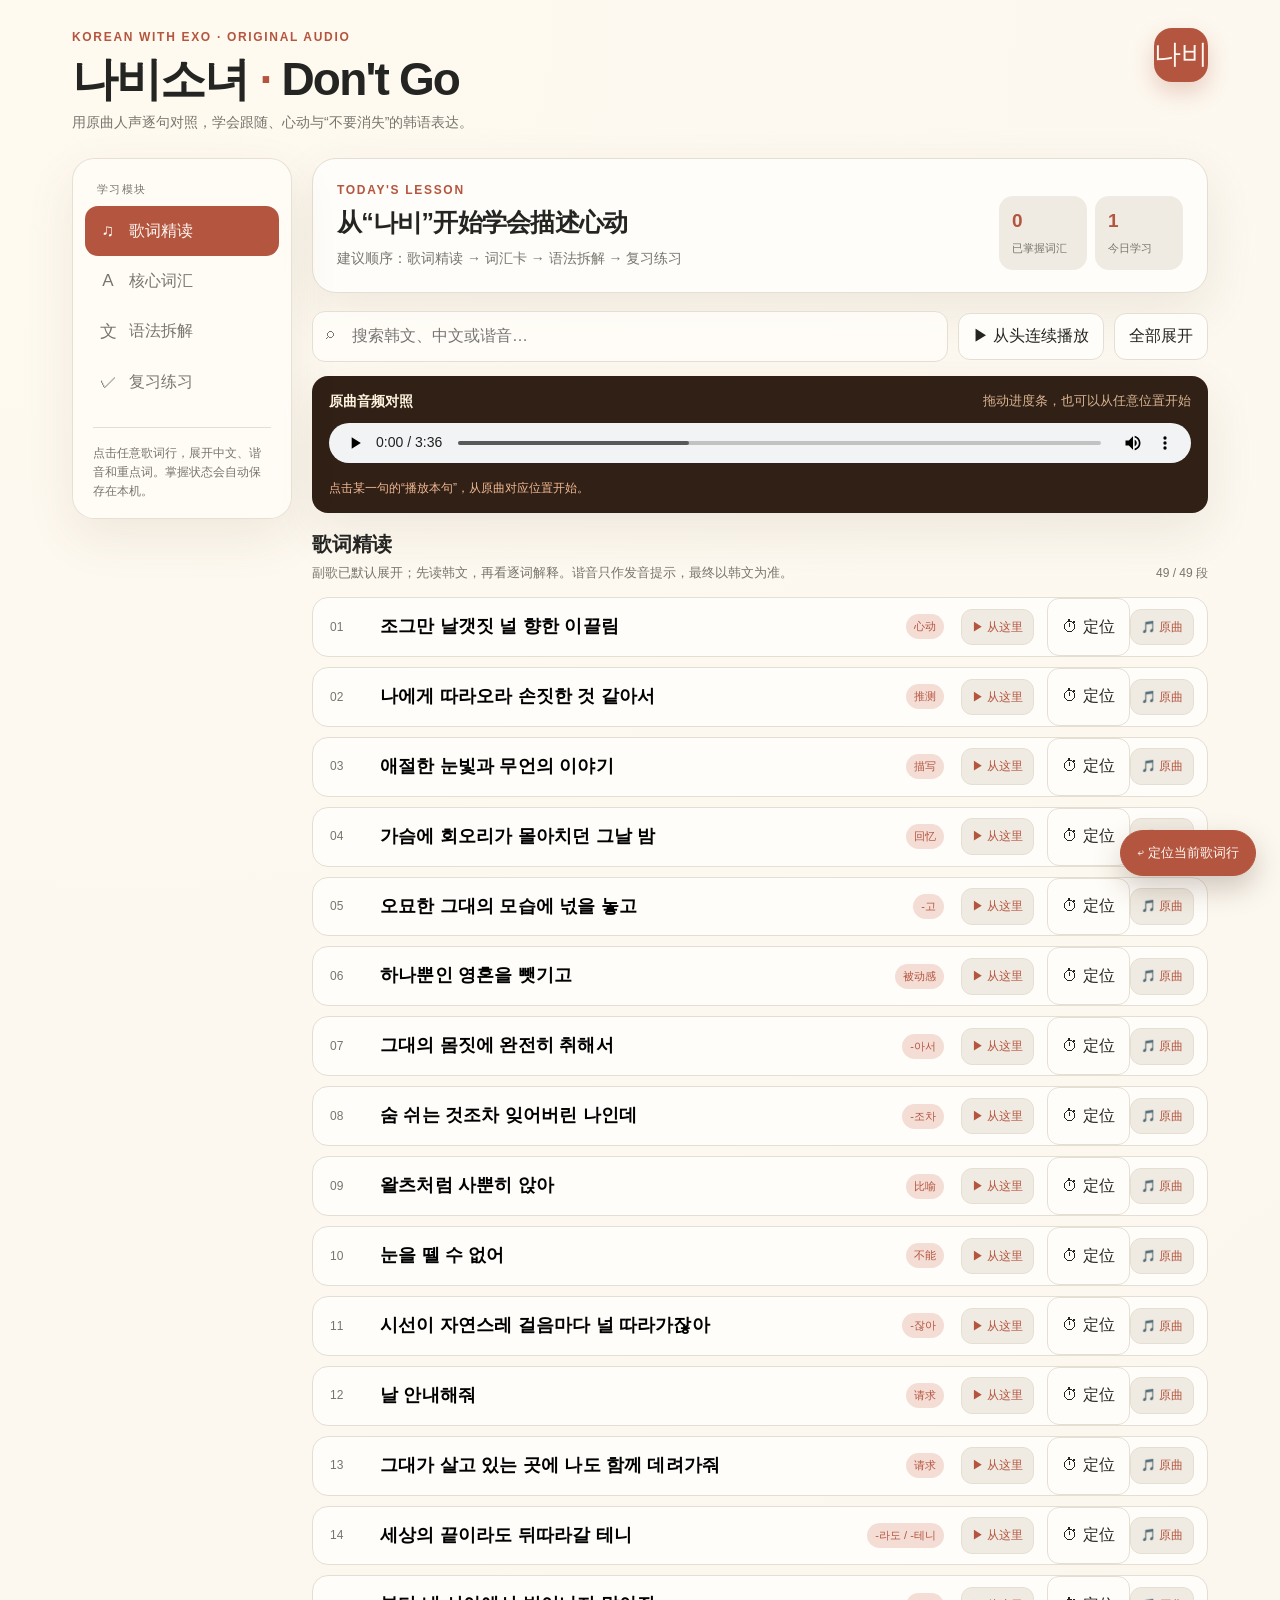
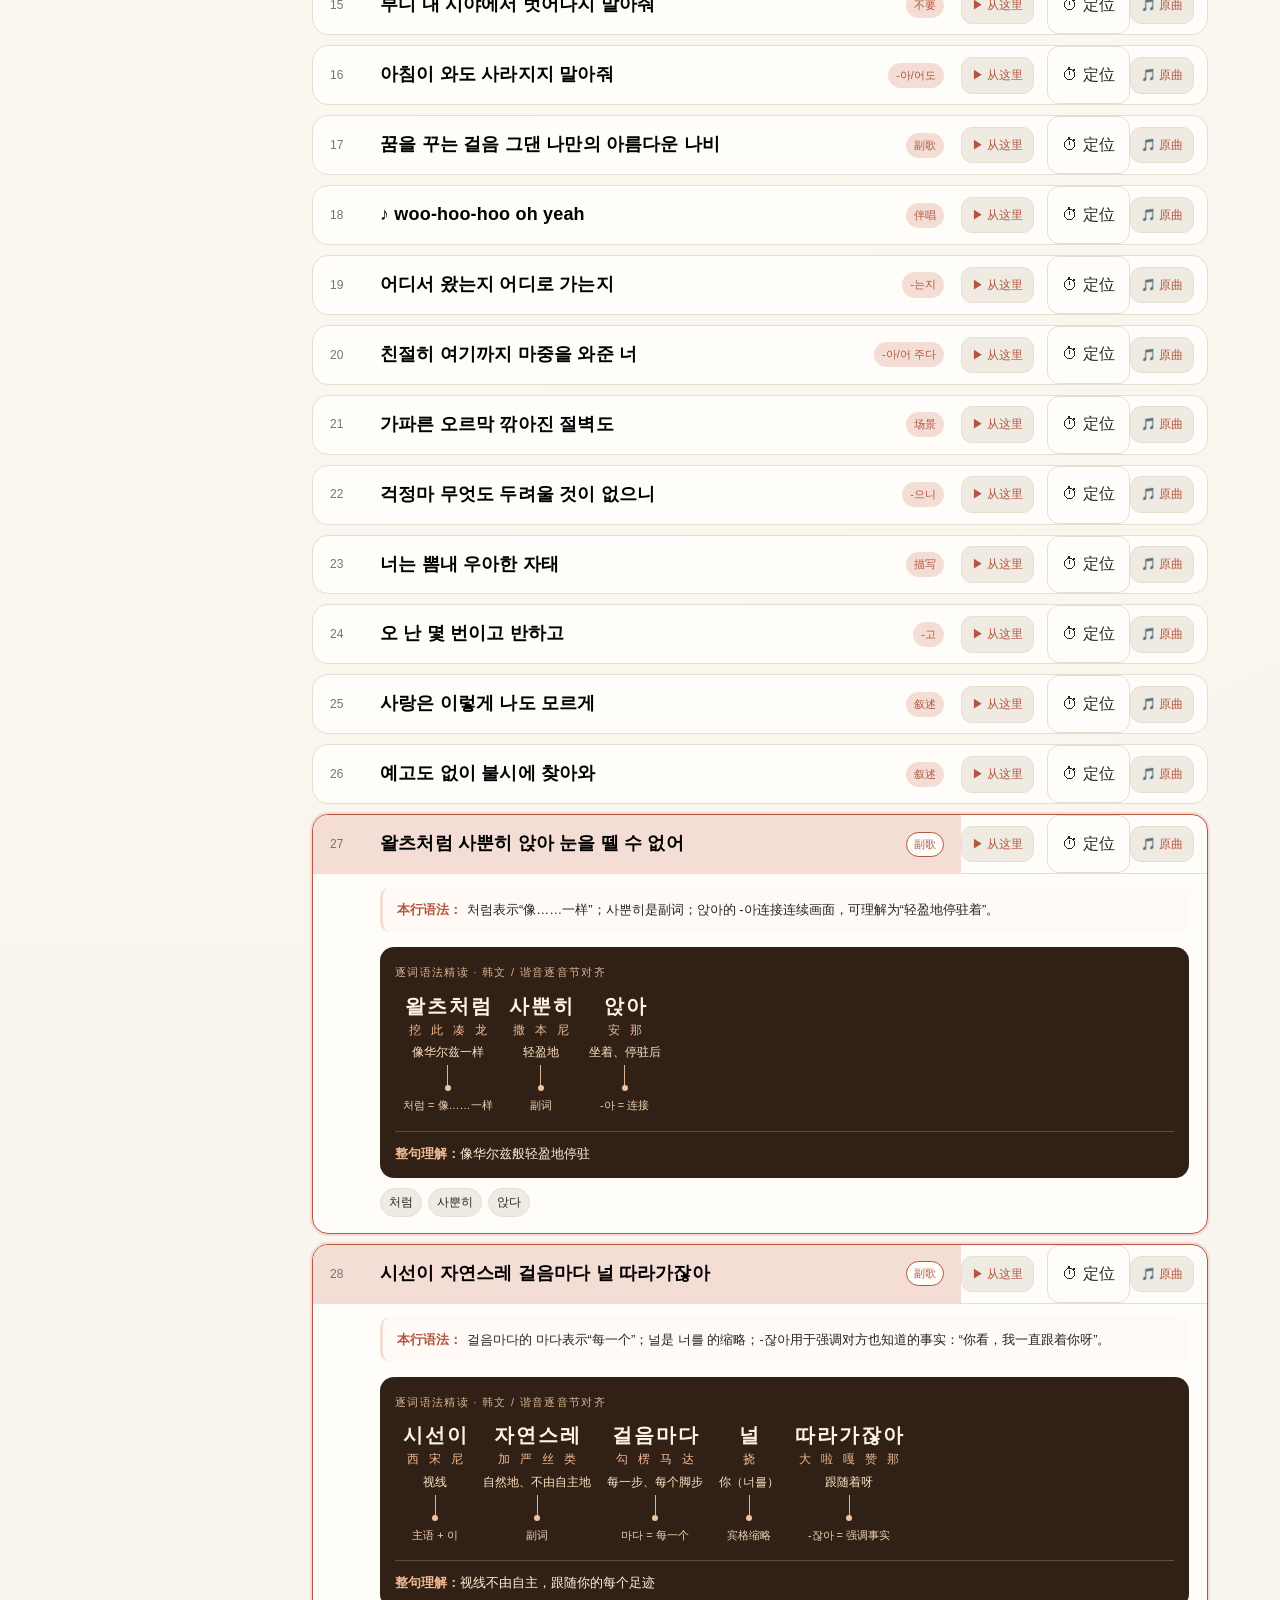
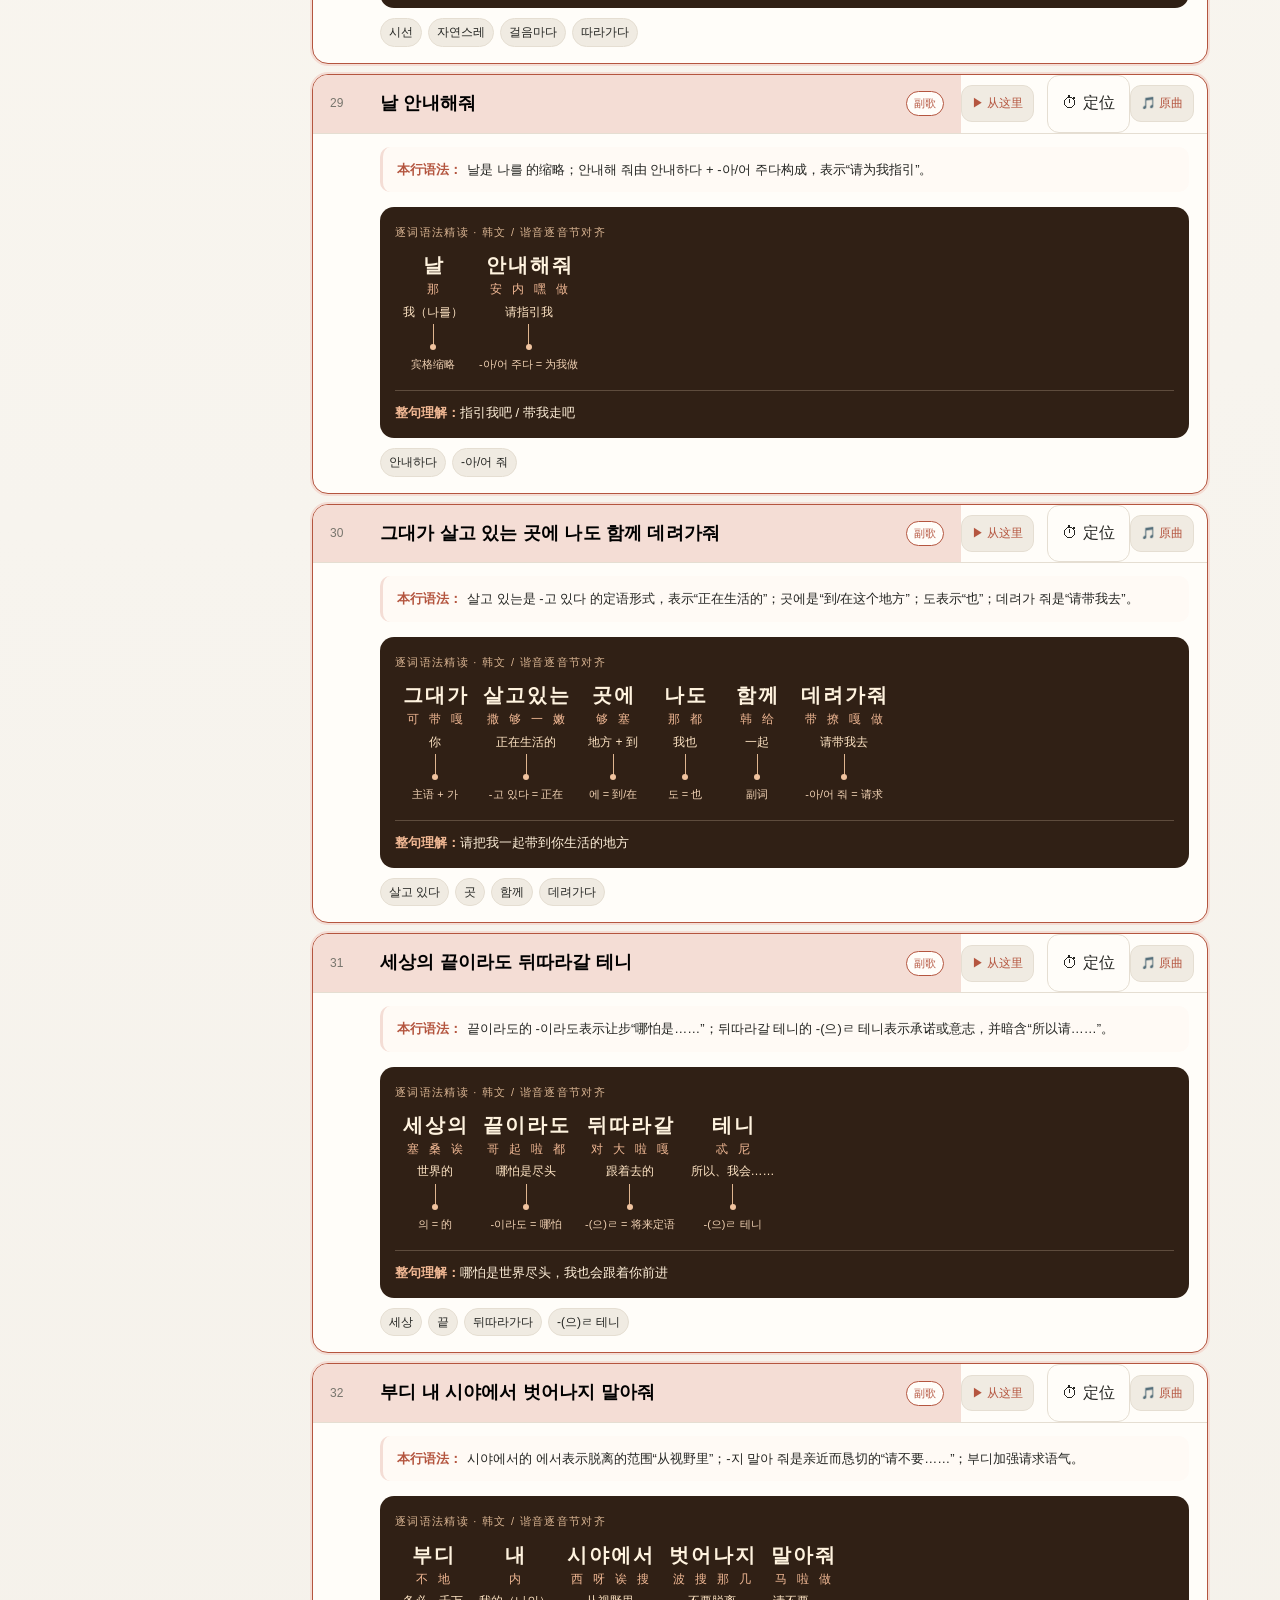
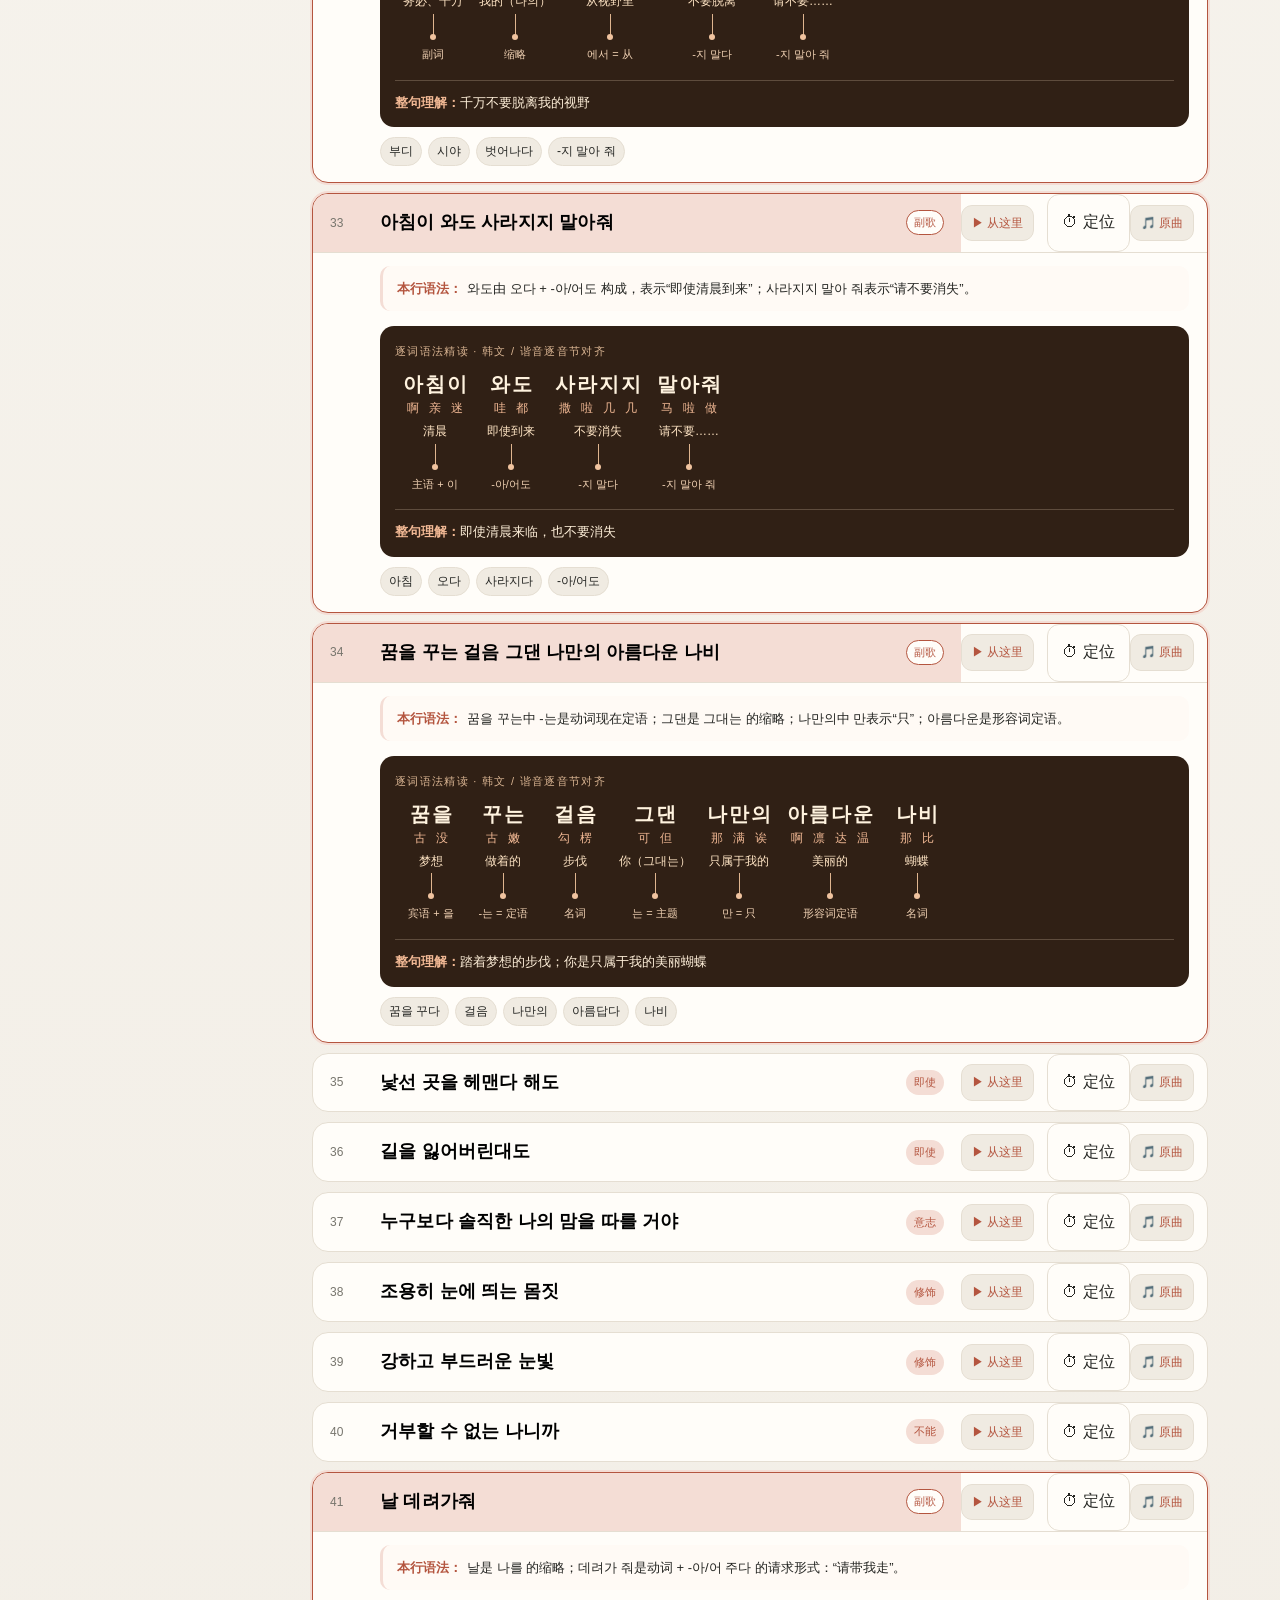
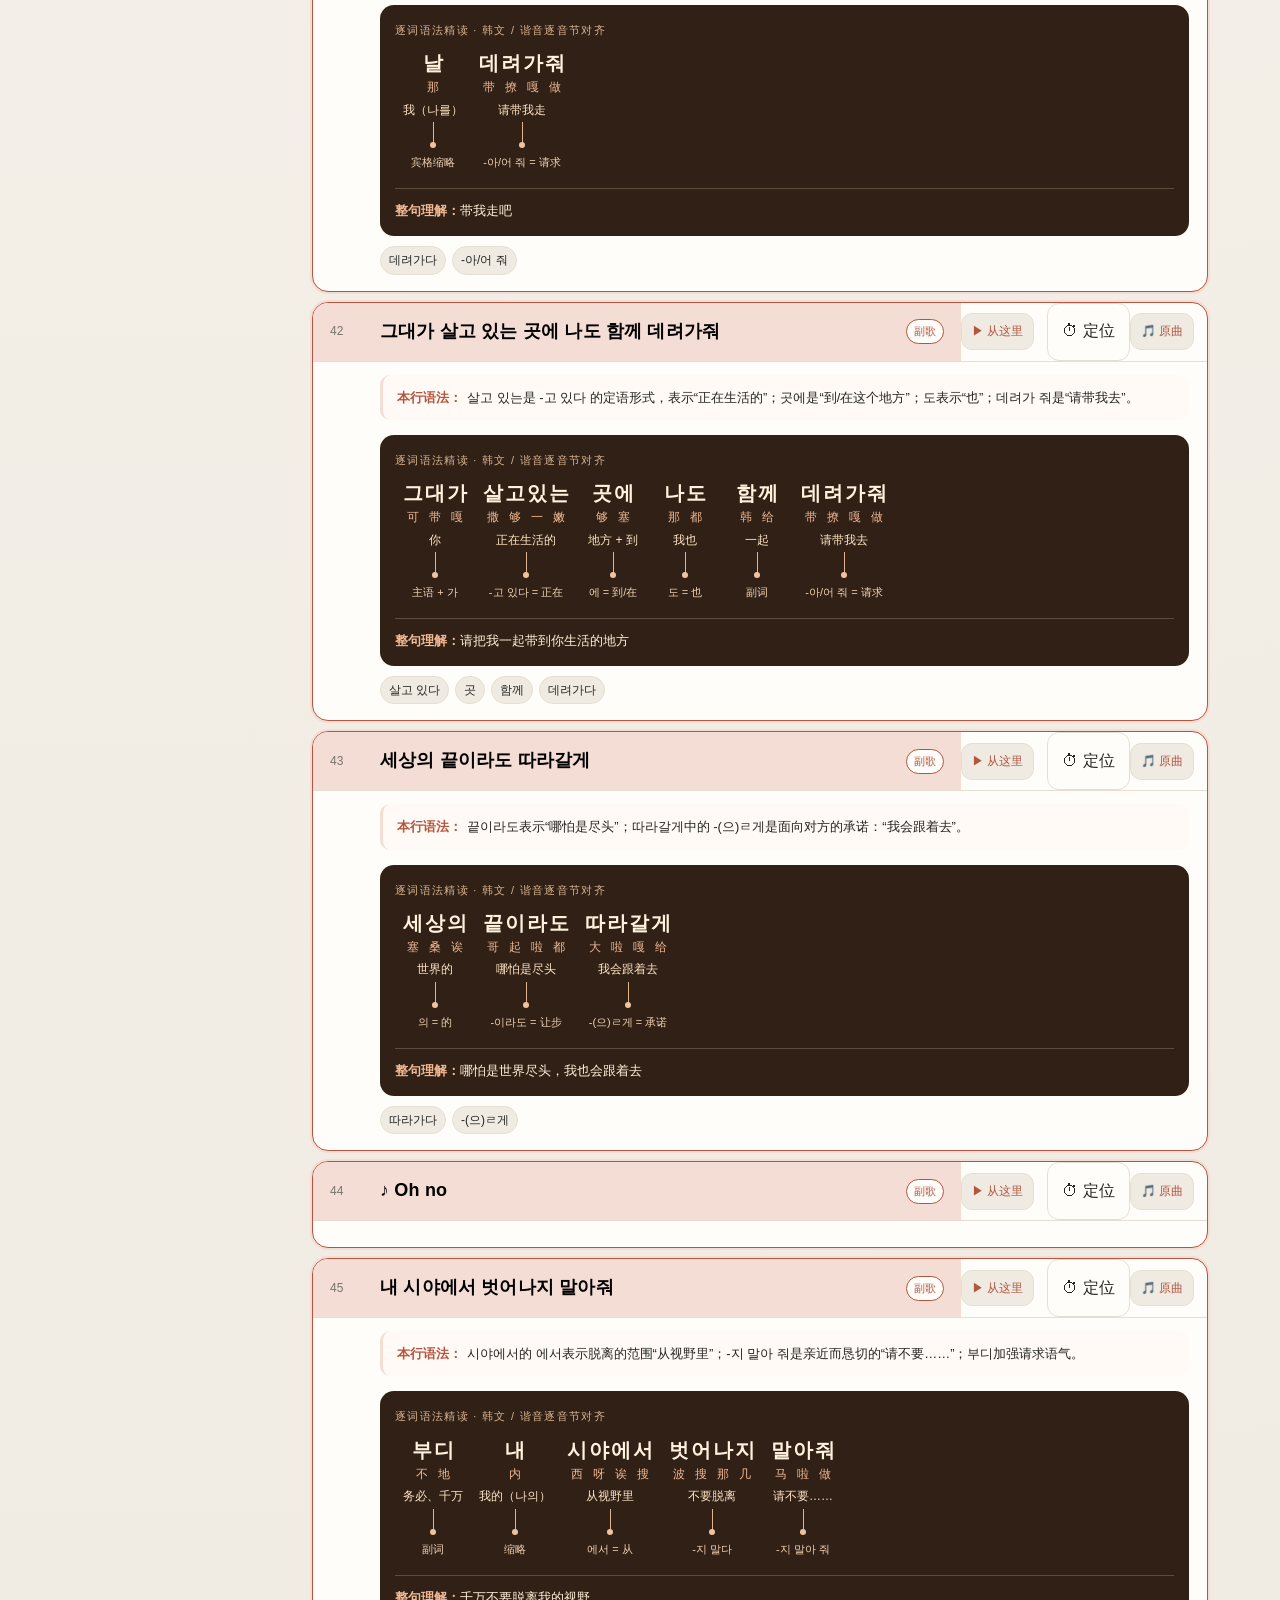
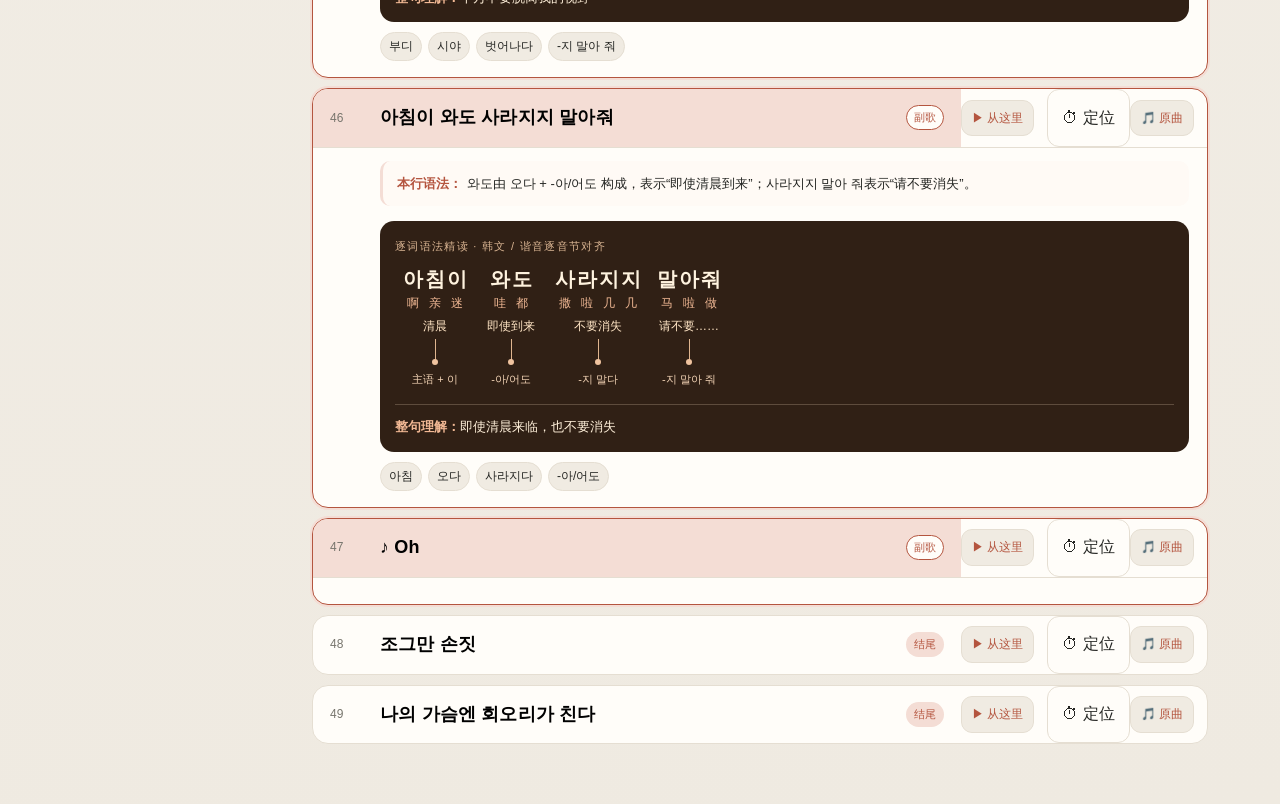
==== commit 58dd775d: "Add files via upload" ====
--- a/index.html
+++ b/index.html
@@ -3,7 +3,7 @@
 <head>
   <meta charset="utf-8">
   <meta name="viewport" content="width=device-width, initial-scale=1">
-  <title>나비소녀 · 韩语歌词学习</title>
+  <title>나비소녀 · 原曲音频精听版</title>
   <style>
     :root{--bg:#f7f4ee;--surface:#fffdf9;--surface-2:#f0ebe2;--text:#242522;--muted:#77756d;--line:#e5ded2;--accent:#b4553f;--accent-soft:#f4ddd5;--green:#4c7b62;--green-soft:#dfece3;--shadow:0 18px 50px rgba(78,53,38,.09)}
     *{box-sizing:border-box} body{margin:0;background:radial-gradient(circle at 10% 0%,#fffaf0 0,#f7f4ee 42%,#efeae1 100%);color:var(--text);font-family:Inter,"Noto Sans KR","Malgun Gothic","Microsoft YaHei",sans-serif;line-height:1.55}
@@ -18,9 +18,11 @@
     .reading-strip{margin:15px 0 10px;background:#302015;color:#fff3df;border-radius:14px;padding:17px 15px 14px;overflow:hidden}.reading-strip-title{font-size:11px;letter-spacing:.12em;text-transform:uppercase;color:#d9b492;margin-bottom:13px}.annotation-line{display:flex;align-items:flex-start;gap:0;overflow-x:auto;padding-bottom:4px}.annotation-word{flex:0 0 auto;min-width:72px;text-align:center;padding:0 8px;position:relative}.aligned-row{display:flex;justify-content:center;gap:2px}.syllable-cell{display:flex;flex-direction:column;align-items:center;min-width:19px}.syllable-ko{font-size:20px;font-weight:700;line-height:1.15}.syllable-py{font-size:12px;color:#f2b995;line-height:1.3;margin-top:5px;white-space:nowrap}.annotation-zh{font-size:12px;color:#ffe5c5;margin-top:5px;white-space:nowrap}.annotation-connector{height:25px;position:relative;margin:3px auto 0;width:1px;background:#dfb58f}.annotation-connector::after{content:'';position:absolute;width:6px;height:6px;border-radius:50%;background:#f0c39f;bottom:-1px;left:-2.5px}.annotation-grammar{font-size:11px;color:#f1d2b4;line-height:1.35;max-width:110px;margin:8px auto 0}.reading-translation{margin:14px 0 0;padding-top:12px;border-top:1px solid rgba(255,231,205,.22);font-size:13px;line-height:1.6;color:#fff0da}.reading-translation b{color:#f2b995;font-weight:600}.chorus .translation,.chorus .phonetic{display:none}.chorus .breakdown-title,.chorus .breakdown-grid{display:none}
     .vocab-grid{display:grid;grid-template-columns:repeat(2,minmax(0,1fr));gap:12px}.vocab-card{background:var(--surface);border:1px solid var(--line);border-radius:16px;padding:16px;position:relative}.vocab-card.mastered{background:linear-gradient(135deg,var(--surface),var(--green-soft));border-color:#c8dccf}.word-row{display:flex;justify-content:space-between;gap:10px;align-items:start}.word{font-size:21px;font-weight:700}.pos{font-size:11px;color:var(--accent);background:var(--accent-soft);border-radius:999px;padding:3px 7px}.meaning{margin:7px 0 4px;font-size:15px}.roman{font-size:12px;color:var(--muted)}.example{margin:13px 0 0;padding-top:10px;border-top:1px solid var(--line);font-size:13px}.example b{font-weight:600}.vocab-actions{display:flex;justify-content:space-between;align-items:center;gap:8px;flex-wrap:wrap;margin-top:13px}.master-btn{border:0;background:transparent;color:var(--muted);font-size:12px;padding:5px 0}.master-btn:hover{color:var(--green)}.master-btn.done{color:var(--green)}
     .grammar-list{display:grid;gap:12px}.grammar-card{background:var(--surface);border:1px solid var(--line);border-radius:17px;padding:18px 20px}.grammar-top{display:flex;gap:10px;align-items:baseline;flex-wrap:wrap}.grammar-pattern{font-size:19px;font-weight:700;color:var(--accent)}.grammar-name{font-size:13px;color:var(--muted)}.grammar-card p{margin:8px 0;color:var(--text);font-size:14px}.grammar-example{background:var(--surface-2);border-radius:12px;padding:10px 12px;margin-top:11px}.grammar-example b{display:block;font-size:16px}.grammar-example span{font-size:13px;color:var(--muted)}.grammar-detail{display:grid;grid-template-columns:repeat(3,minmax(0,1fr));gap:8px;margin-top:12px}.grammar-detail-block{padding:10px 11px;border-left:3px solid var(--accent-soft);background:#fffaf5;border-radius:9px}.grammar-detail-block b{display:block;color:var(--accent);font-size:12px;margin-bottom:3px}.grammar-detail-block span{font-size:12px;line-height:1.55;color:var(--text)}
-    .practice-wrap{display:grid;grid-template-columns:minmax(0,1fr) 230px;gap:16px}.practice-card{background:var(--surface);border:1px solid var(--line);border-radius:22px;padding:26px;box-shadow:var(--shadow);min-height:370px;display:flex;flex-direction:column;justify-content:space-between}.practice-kicker{font-size:12px;color:var(--accent);letter-spacing:.1em;text-transform:uppercase}.practice-question{font-size:clamp(25px,4vw,42px);line-height:1.25;margin:24px 0 8px;font-weight:650;letter-spacing:-.03em}.practice-sub{color:var(--muted);font-size:14px;min-height:25px}.answer{margin-top:20px;padding:14px 16px;background:var(--green-soft);border-radius:13px;display:none}.answer.show{display:block}.answer b{font-size:20px}.practice-actions{display:flex;gap:8px;flex-wrap:wrap}.practice-side{background:var(--surface-2);border-radius:18px;padding:17px}.practice-side h4{margin:0 0 12px}.mode-btn{width:100%;border:1px solid var(--line);background:var(--surface);color:var(--text);text-align:left;border-radius:11px;padding:10px 12px;margin-bottom:8px}.mode-btn.active{border-color:var(--accent);color:var(--accent);background:var(--accent-soft)}.quiz-options{display:grid;gap:9px;margin-top:18px}.quiz-option{border:1px solid var(--line);background:var(--surface);padding:11px 13px;border-radius:11px;text-align:left}.quiz-option:hover{border-color:var(--accent)}.quiz-option.correct{background:var(--green-soft);border-color:var(--green)}.quiz-option.wrong{background:#f7e1dd;border-color:var(--accent)}
+    .practice-wrap{display:grid;grid-template-columns:minmax(0,1fr) 230px;gap:16px}.practice-card{background:var(--surface);border:1px solid var(--line);border-radius:22px;padding:26px;box-shadow:var(--shadow);min-height:370px;display:flex;flex-direction:column;justify-content:space-between}.practice-kicker{font-size:12px;color:var(--accent);letter-spacing:.1em;text-transform:uppercase}.practice-question{font-size:clamp(25px,4vw,42px);line-height:1.25;margin:24px 0 8px;font-weight:650;letter-spacing:-.03em}.practice-sub{color:var(--muted);font-size:14px;min-height:25px}.answer{margin-top:20px;padding:14px 16px;background:var(--green-soft);border-radius:13px;display:none}.answer.show{display:block}.answer b{font-size:20px}.practice-actions{display:flex;gap:8px;flex-wrap:wrap}.practice-side{background:var(--surface-2);border-radius:18px;padding:17px}.practice-side h4{margin:0 0 12px}.mode-btn{width:100%;border:1px solid var(--line);background:var(--surface);color:var(--text);text-align:left;border-radius:11px;padding:10px 12px;margin-bottom:8px}.mode-btn.active{border-color:var(--accent);color:var(--accent);background:var(--accent-soft)}.quiz-options{display:grid;gap:9px;margin-top:18px}.quiz-option{border:1px solid var(--line);background:var(--surface);padding:11px 13px;border-radius:11px;text-align:left}.quiz-option:hover{border-color:var(--accent)}.quiz-option.correct{background:var(--green-soft);border-color:var(--green)}.quiz-option.wrong{background:#f7e1dd;border-color:var(--accent)}.grammar-card.grammar-target{border-color:var(--green);box-shadow:0 0 0 3px var(--green-soft)}.lyric.lyric-target{border-color:var(--green);box-shadow:0 0 0 3px var(--green-soft)}.grammar-actions{display:flex;gap:8px;align-items:center;margin-top:13px}.grammar-actions .soft-btn{font-size:12px}.line-grammar{margin-top:13px;padding:12px 14px;background:#fffaf5;border-left:3px solid var(--accent-soft);border-radius:10px;font-size:13px;line-height:1.65}.line-grammar b{color:var(--accent);margin-right:5px}.grammar-subhead{grid-column:1/-1;padding:8px 2px 0;color:var(--accent);font-size:13px;font-weight:700}
     .empty{padding:34px;text-align:center;background:var(--surface);border:1px dashed var(--line);border-radius:16px;color:var(--muted)}.toast{position:fixed;right:22px;bottom:22px;background:var(--text);color:#fffaf4;padding:11px 15px;border-radius:12px;opacity:0;transform:translateY(10px);pointer-events:none;transition:.22s;box-shadow:var(--shadow);font-size:13px}.toast.show{opacity:1;transform:translateY(0)}
     .lyric.is-playing{border-color:var(--green);box-shadow:0 0 0 2px var(--green-soft)}.lyric.is-playing .lyric-main{background:var(--green-soft)}
+    .original-player{margin:0 0 16px;background:#302015;color:#fff3df;border-radius:16px;padding:15px 17px;box-shadow:var(--shadow)}.original-player-top{display:flex;justify-content:space-between;gap:12px;align-items:center;flex-wrap:wrap}.original-player strong{font-size:14px}.original-player small{color:#d9b492}.original-player audio{width:100%;margin-top:11px;height:40px}.audio-status{font-size:12px;color:#f2b995;margin-top:8px;min-height:18px}
+    .floating-locator{position:fixed;right:24px;bottom:24px;z-index:20;border:1px solid var(--accent);background:var(--accent);color:#fffaf4;border-radius:999px;padding:12px 16px;box-shadow:0 12px 28px rgba(78,53,38,.25);font-size:13px;display:none}.floating-locator.show{display:block}.floating-locator:hover{filter:brightness(.95);transform:translateY(-1px)}
     @media(max-width:760px){.app{padding:20px 14px 40px}.topbar{margin-bottom:18px}.shell{display:block}.sidebar{position:static;display:flex;gap:5px;overflow:auto;margin-bottom:14px;padding:7px}.nav-title,.side-note{display:none}.nav-btn{width:auto;flex:0 0 auto;padding:9px 11px;white-space:nowrap}.nav-icon{display:none}.hero{display:block;padding:20px}.stats{justify-content:flex-start;margin-top:16px}.stat{min-width:78px}.practice-wrap{grid-template-columns:1fr}.practice-side{order:-1}.vocab-grid{grid-template-columns:1fr}.grammar-detail{grid-template-columns:1fr}.lyric-main{grid-template-columns:28px minmax(0,1fr);gap:8px;padding:13px}.lyric-tag{grid-column:2;justify-self:start}.lyric-detail{padding-left:48px}.ko{font-size:17px}.speak-btn,.start-here-btn{margin-right:5px;padding:7px 6px;font-size:11px}.practice-card{min-height:360px;padding:21px}.practice-question{margin-top:18px}}
     @media(prefers-reduced-motion:reduce){*{scroll-behavior:auto!important;transition:none!important}}
   </style>
@@ -28,7 +30,7 @@
 <body>
   <div class="app" id="app">
     <header class="topbar">
-      <div class="brand"><div class="eyebrow">Korean with EXO</div><h1>나비소녀 <span style="color:var(--accent)">·</span> Don't Go</h1><p>用一首歌，学会跟随、心动与“不要消失”的韩语表达。</p></div>
+      <div class="brand"><div class="eyebrow">Korean with EXO · Original Audio</div><h1>나비소녀 <span style="color:var(--accent)">·</span> Don't Go</h1><p>用原曲人声逐句对照，学会跟随、心动与“不要消失”的韩语表达。</p></div>
       <div class="mark" aria-hidden="true">나비</div>
     </header>
     <div class="shell">
@@ -47,7 +49,8 @@
         </section>
 
         <section class="section active" id="lyricsSection">
-          <div class="toolbar"><div class="search"><span>⌕</span><input id="lyricSearch" placeholder="搜索韩文、中文或谐音…" aria-label="搜索歌词"></div><button class="soft-btn" id="continuousBtn">▶ 连续播放</button><button class="soft-btn" id="expandAll">全部展开</button></div>
+          <div class="toolbar"><div class="search"><span>⌕</span><input id="lyricSearch" placeholder="搜索韩文、中文或谐音…" aria-label="搜索歌词"></div><button class="soft-btn" id="continuousBtn">▶ 从头连续播放</button><button class="soft-btn" id="expandAll">全部展开</button></div>
+          <div class="original-player"><div class="original-player-top"><strong>原曲音频对照</strong><small>拖动进度条，也可以从任意位置开始</small></div><audio id="songAudio" controls preload="metadata" src="audio/song-original.mp3"></audio><div class="audio-status" id="audioStatus">点击某一句的“播放本句”，从原曲对应位置开始。</div></div>
           <div class="section-head"><div><h3>歌词精读</h3><p>副歌已默认展开；先读韩文，再看逐词解释。谐音只作发音提示，最终以韩文为准。</p></div><div class="count" id="lyricCount"></div></div>
           <div class="lyrics" id="lyricsList"></div>
         </section>
@@ -74,6 +77,7 @@
     </div>
   </div>
   <div class="toast" id="toast" role="status" aria-live="polite"></div>
+  <button class="floating-locator" id="floatingLocator" type="button">↩ 定位当前歌词行</button>
   <script>
     const lyrics = [
       {ko:'조그만 날갯짓 널 향한 이끌림', zh:'扇动小小的蝶翼；你对我的吸引力', py:'走可满 那给几 挠 hiang韩 一个林', tag:'心动', words:['날갯짓','이끌림']},
@@ -169,7 +173,129 @@
     document.addEventListener('click',e=>{const opt=e.target.closest('.quiz-option');if(!opt)return;const ok=Number(opt.dataset.answer)===currentQuiz.item.id;$$('.quiz-option').forEach(b=>{b.disabled=true;if(Number(b.dataset.answer)===currentQuiz.item.id)b.classList.add('correct')});opt.classList.add(ok?'correct':'wrong');if(ok){state.mastered=state.mastered.includes(currentQuiz.item.id)?state.mastered:[...state.mastered,currentQuiz.item.id];state.last=new Date().toISOString().slice(0,10);save();toast('答对了，已计入掌握');}else toast('再看一下这张卡的词义');});
     $('#lyricSearch').addEventListener('input',renderLyrics);$('#vocabSearch').addEventListener('input',renderVocab);$('#showUnmastered').addEventListener('click',e=>{vocabOnly=!vocabOnly;e.target.textContent=vocabOnly?'显示全部':'只看未掌握';renderVocab()});$('#expandAll').addEventListener('click',e=>{$$('.lyric').forEach(x=>x.classList.add('open'));e.target.textContent='已全部展开';setTimeout(()=>e.target.textContent='全部展开',1200)});
     $('#continuousBtn').addEventListener('click',()=>continuousPlaying?stopContinuous():startContinuous());
-    renderLyrics();renderVocab();renderGrammar();updateStats();
+
+    // 独立版本：以下时间轴对应 audio/song-original.mp3，保留原项目的学习资料不变。
+    const songCues=[
+      {baseId:0,start:12.86,end:16.80},{baseId:1,start:16.80,end:19.20},{baseId:2,start:19.20,end:21.78},
+      {baseId:3,start:21.78,end:25.22},{baseId:4,start:25.22,end:28.80},{baseId:5,start:28.80,end:31.56},
+      {baseId:6,start:31.56,end:34.52},{baseId:7,start:34.52,end:37.62},{baseId:8,start:37.62,end:40.70},
+      {baseId:9,start:40.70,end:43.02},{baseId:10,start:43.02,end:48.80},{baseId:11,start:48.80,end:51.84},
+      {baseId:12,start:51.84,end:57.46},{baseId:13,start:57.46,end:61.56},{baseId:14,start:61.56,end:65.40},
+      {baseId:15,start:65.40,end:68.44},{baseId:16,start:68.44,end:74.76},
+      {start:74.76,end:86.26,ko:'♪ woo-hoo-hoo oh yeah',zh:'伴唱段',py:'',tag:'伴唱'},
+      {baseId:17,start:86.26,end:89.94},{baseId:18,start:89.94,end:93.14},{baseId:19,start:93.14,end:96.22},
+      {baseId:20,start:96.22,end:99.42},{baseId:21,start:99.42,end:102.96},{baseId:22,start:102.96,end:105.36},
+      {baseId:23,start:105.36,end:108.44,ko:'사랑은 이렇게 나도 모르게',zh:'爱情就这样，在不知不觉间',py:'撒朗恩 一漏给 那都 莫了给'},
+      {baseId:23,start:108.44,end:111.44,ko:'예고도 없이 불시에 찾아와',zh:'毫无预兆，突然降临',py:'耶够都 欧西 不西诶 恰加哇'},
+      {baseId:8,start:111.44,end:116.88,ko:'왈츠처럼 사뿐히 앉아 눈을 뗄 수 없어',zh:'像华尔兹般轻盈地停驻，令人目不转睛',py:'挖此凑龙 撒本尼 安那 / 努内 得 苏 欧扫',chorus:true},
+      {baseId:10,start:116.88,end:122.68,chorus:true},{baseId:11,start:122.68,end:125.48,chorus:true},
+      {baseId:12,start:126.06,end:131.22,chorus:true},{baseId:13,start:131.22,end:135.40,chorus:true},
+      {baseId:14,start:135.40,end:139.22,chorus:true},{baseId:15,start:139.22,end:143.52,chorus:true},
+      {baseId:16,start:143.52,end:149.70,chorus:true},
+      {baseId:24,start:149.70,end:152.62,ko:'낯선 곳을 헤맨다 해도',zh:'即使在陌生的地方徘徊',py:'那宋 够丝 嘿们他 嘿都'},
+      {baseId:24,start:152.62,end:155.22,ko:'길을 잃어버린대도',zh:'即使迷失方向',py:'gil了 一咯剖林带都'},
+      {baseId:25,start:156.02,end:160.96,ko:'누구보다 솔직한 나의 맘을 따를 거야',zh:'也要跟随我那比谁都真挚的心',py:'努谷啵他 嗖几看 那诶 满没 大了勾呀'},
+      {baseId:26,start:160.96,end:164.08,ko:'조용히 눈에 띄는 몸짓',zh:'静静地跃入视野的身影',py:'走用hi 努内 第嫩 蒙几'},
+      {baseId:26,start:164.08,end:166.76,ko:'강하고 부드러운 눈빛',zh:'强大又温柔的目光',py:'康哈够 不的漏温 努比'},
+      {baseId:27,start:166.76,end:171.28},{baseId:28,start:171.28,end:174.90,chorus:true},
+      {baseId:12,start:174.90,end:180.92,chorus:true},{baseId:29,start:180.92,end:184.04,chorus:true},
+      {start:184.04,end:185.44,ko:'♪ Oh no',zh:'伴唱',py:'',tag:'伴唱',chorus:true},
+      {baseId:14,start:185.44,end:188.46,ko:'내 시야에서 벗어나지 말아줘',zh:'千万不要脱离我的视野',py:'内 西呀诶搜 波搜那几 马啦做',chorus:true},
+      {baseId:15,start:188.46,end:191.50,chorus:true},{start:191.50,end:192.96,ko:'♪ Oh',zh:'伴唱',py:'',tag:'伴唱',chorus:true},
+      {baseId:30,start:192.96,end:194.84,ko:'조그만 손짓',zh:'一个小小的举动',py:'走可吗韩 宋几'},
+      {baseId:30,start:194.84,end:198.76,ko:'나의 가슴엔 회오리가 친다',zh:'在我心里刮起旋风',py:'那诶 嘎森们 会哦里嘎 亲他'}
+    ];
+    const songAudio=$('#songAudio'), audioStatus=$('#audioStatus'), floatingLocator=$('#floatingLocator');
+    let activeCue=0, singleCue=-1;
+    function cueSource(c){return Number.isInteger(c.baseId)?lyrics[c.baseId]:c}
+    function cueMatches(c,q){const x=cueSource(c);return [x.ko,x.zh,x.py,(x.words||[]).join(' ')].join(' ').toLowerCase().includes(q)}
+    function setPlayingLine(index){if(index>=0)activeCue=index;$$('.lyric').forEach(card=>card.classList.toggle('is-playing',Number(card.dataset.cue)===index));if(floatingLocator)floatingLocator.classList.toggle('show',activeCue>=0)}
+    function statusFor(c,index){audioStatus.textContent=`正在播放第 ${index+1} 段 · ${c.start.toFixed(1)}–${c.end.toFixed(1)} 秒；可拖动上方进度条从任意位置开始。`}
+    function findCueAt(t){let found=-1;for(let i=0;i<songCues.length;i++){if(t>=songCues[i].start&&t<songCues[i].end){found=i;break}}return found}
+    function stopContinuous(){continuousPlaying=false;singleCue=-1;if(songAudio){songAudio.pause()}setPlayingLine(-1);const btn=$('#continuousBtn');if(btn){btn.textContent='▶ 从头连续播放';btn.classList.remove('primary-btn')}audioStatus.textContent='已暂停；可以拖动进度条，或点击任一句重新开始。'}
+    function playCue(index,continuous=false){const c=songCues[index];if(!c)return stopContinuous();if(currentAudio)stopAudio();continuousPlaying=continuous;singleCue=continuous?-1:index;activeCue=index;setPlayingLine(index);statusFor(c,index);if(continuous){const btn=$('#continuousBtn');btn.textContent='■ 停止连续';btn.classList.add('primary-btn')}songAudio.currentTime=c.start+0.02;songAudio.play().catch(()=>toast('请先点击页面中的播放按钮'))}
+    function startContinuous(index=0){if(!songCues.length)return;playCue(Math.max(0,index),true)}
+    function renderLyrics(){const q=$('#lyricSearch').value.trim().toLowerCase();const visible=songCues.map((c,index)=>({c,index})).filter(({c})=>!q||cueMatches(c,q));$('#lyricCount').textContent=`${visible.length} / ${songCues.length} 段`;$('#lyricsList').innerHTML=visible.length?visible.map(({c,index})=>{const x=cueSource(c), chorus=!!c.chorus;const detail=Number.isInteger(c.baseId)?renderReadingStrip(c.baseId,x):'';const lineNote=Number.isInteger(c.baseId)&&lineGrammar[c.baseId]?`<div class="line-grammar"><b>本行语法：</b>${lineGrammar[c.baseId]}</div>`:'';return `<article class="lyric ${chorus?'chorus open':''}" data-cue="${index}"><div class="lyric-main-row"><button class="lyric-main" data-lyric="${index}"><span class="lyric-no">${String(index+1).padStart(2,'0')}</span><span class="ko">${c.ko||x.ko}</span><span class="${chorus?'chorus-pill':'lyric-tag'}">${chorus?'副歌':(c.tag||x.tag||'')}</span></button><button class="start-here-btn" data-start="${index}" aria-label="从这句开始连续播放">▶ 从这里</button><button class="soft-btn" data-cue-seek="${index}" aria-label="定位到原曲对应位置">⏱ 定位</button><button class="speak-btn" data-cue-play="${index}" aria-label="播放原曲对应片段">🎵 原曲</button></div><div class="lyric-detail"><div class="translation">${c.zh||x.zh}</div><div class="phonetic">${c.py||x.py||''}</div>${lineNote}${detail}<div class="mini-words">${(x.words||[]).map(w=>`<button data-word="${w}">${w}</button>`).join('')}</div></div></article>`}).join(''):'<div class="empty">没有找到匹配的歌词。</div>'}
+    songAudio.addEventListener('timeupdate',()=>{const now=songAudio.currentTime;const current=findCueAt(now);if(current!==-1){activeCue=current;setPlayingLine(current);if(continuousPlaying&&now>=songCues[current].end-.05){playCue(current+1,true)}}else if(!continuousPlaying)setPlayingLine(-1);if(singleCue!==-1&&now>=songCues[singleCue].end-.05){songAudio.pause();setPlayingLine(-1);audioStatus.textContent='本句播放完成；点击其他句子可继续对照。';singleCue=-1}});
+    songAudio.addEventListener('ended',()=>{if(continuousPlaying){continuousPlaying=false;setPlayingLine(-1);$('#continuousBtn').textContent='▶ 从头连续播放';$('#continuousBtn').classList.remove('primary-btn');audioStatus.textContent='整首原曲连续播放完成。'}});
+    document.addEventListener('click',e=>{const seekButton=e.target.closest('[data-cue-seek]');if(seekButton){const index=Number(seekButton.dataset.cueSeek),c=songCues[index];if(c){continuousPlaying=false;singleCue=-1;songAudio.pause();songAudio.currentTime=c.start+0.02;activeCue=index;setPlayingLine(index);audioStatus.textContent=`已定位到第 ${index+1} 段 · ${c.start.toFixed(1)} 秒；点击“原曲”播放，或按空格继续。`}e.stopPropagation();return}const cueButton=e.target.closest('[data-cue-play]');if(cueButton){playCue(Number(cueButton.dataset.cue),false);e.stopPropagation()}});
+    document.addEventListener('keydown',e=>{if(e.code!=='Space'||e.target.closest('input,textarea,select,[contenteditable="true"]'))return;e.preventDefault();if(songAudio.paused){songAudio.play().then(()=>{audioStatus.textContent='继续播放原曲；再次按空格即可暂停。'}).catch(()=>toast('请先点击页面中的播放按钮'))}else{songAudio.pause();audioStatus.textContent='已暂停；再次按空格继续播放。'}});
+    const lineGrammar=[
+      '조그만 是 조그마하다 的定语形式，修饰 날갯짓；널 是 너를 的缩略；향한 来自 향하다，表示“朝向你的”。',
+      '따라오라 是 따라오다 加引用式命令 -(으)라；손짓한 是过去定语；것 같다 表示“好像……”，-아서 接出后文原因。',
+      '애절한 和 무언의 都是定语，分别修饰 눈빛、이야기；과 表示“和”，连接两个名词。',
+      '에 表示旋风发生的落点“在心中”；몰아치던 的 -던 表示回想中的持续状态；그날 밤是“那天晚上”。',
+      '그대의 是“你的”；모습에 表示因看到身影而产生反应；넋을 놓다 是“失神”的惯用语，-고 连接后续状态。',
+      '하나뿐인 是“唯一的”，뿐表示“仅仅、只有”；영혼을是宾语；뺏기고是被夺走后再连接下一动作。',
+      '몸짓에 表示“因这个动作/身影”；완전히是副词；취해서的 -아서/어서 表示原因或先后：“沉醉于……之后”。',
+      '숨 쉬는 是动词的现在定语形式，修饰 것；것조차表示“连……都”；잊어버린的 -어버리다带有彻底、无法挽回的语气；-ㄴ데引出背景。',
+      '처럼表示“像……一样”；사뿐히是副词；앉아的 -아连接连续画面，可理解为“轻盈地停驻着”。',
+      '눈을 떼다是“移开视线”；-(으)ㄹ 수 없다表示“没有可能、无法……”，없어是非正式口语。',
+      '걸음마다的 마다表示“每一个”；널是 너를 的缩略；-잖아用于强调对方也知道的事实：“你看，我一直跟着你呀”。',
+      '날是 나를 的缩略；안내해 줘由 안내하다 + -아/어 주다构成，表示“请为我指引”。',
+      '살고 있는是 -고 있다 的定语形式，表示“正在生活的”；곳에是“到/在这个地方”；도表示“也”；데려가 줘是“请带我去”。',
+      '끝이라도的 -이라도表示让步“哪怕是……”；뒤따라갈 테니的 -(으)ㄹ 테니表示承诺或意志，并暗含“所以请……”。',
+      '시야에서的 에서表示脱离的范围“从视野里”；-지 말아 줘是亲近而恳切的“请不要……”；부디加强请求语气。',
+      '와도由 오다 + -아/어도 构成，表示“即使清晨到来”；사라지지 말아 줘表示“请不要消失”。',
+      '꿈을 꾸는中 -는是动词现在定语；그댄是 그대는 的缩略；나만의中 만表示“只”；아름다운是形容词定语。',
+      '어디서和 어디로分别表示“从哪里、到哪里”；-는지把疑问内容嵌入句子：“从哪里来、往哪里去”。',
+      '여기까지表示“直到这里”；마중을 와준由 마중을 오다 和 -아/어 주다 组成，表示“特意来迎接”；와준的 -ㄴ是过去定语。',
+      '가파른是 가파르다 的定语形；깎아진表示被削成、削出的结果；도表示“即使……也/连……都”。',
+      '걱정 마是 걱정하다 的否定命令“别担心”；무엇도表示“什么都”；두려울 것이 없다是“没有可怕的事”；-으니表示原因或依据。',
+      '너는提出主题“至于你”；뽐내是 뽐내다 的口语叙述/连接形式；우아한修饰 자태，表示“优雅的姿态”。',
+      '몇 번이고表示“无论多少次、一次又一次”；반하고的 -고连接连续或并列的情绪。',
+      '나도 모르게是固定表达“在自己也没察觉的情况下”；예고도 없이表示“连预告都没有”；찾아와是 찾아오다 的连接形式，表示爱情突然来到。',
+      '낯선是 낯설다 的定语形；-ㄴ다 해도、-ㄴ대도都是让步表达“即使……也”；잃어버리다带有“彻底弄丢”的语气。',
+      '누구보다表示比较“比任何人都”；솔직한和 나의 都修饰后面的名词；따를 거야中的 -(으)ㄹ 거야表示意志或打算。',
+      '조용히是副词；눈에 띄다是“显眼、映入视野”的惯用语；-는修饰 몸짓；강하고中的 -고 连接两个描写；부드러운是形容词定语，和 강하고 一起修饰 눈빛。',
+      '거부할 수 없는由 -(으)ㄹ 수 없다 变成定语，表示“无法拒绝的”；나니까的 -(이)니까 表示原因“因为是我/因为我……”。',
+      '날是 나를 的缩略；데려가 줘是动词 + -아/어 주다 的请求形式：“请带我走”。',
+      '끝이라도表示“哪怕是尽头”；따라갈게中的 -(으)ㄹ게是面向对方的承诺：“我会跟着去”。',
+      '조그마한是 조그마하다 的定语形式；가슴엔是 가슴에는 的缩略；회오리가是主语；친다的 -ㄴ다是陈述/歌词中的叙述语气。'
+    ];
+    const fullBreakdowns={
+      0:[['조그만','走 可 满','小小的','定语'],['날갯짓','那 给 几','振翅、扇动翅膀','名词'],['널','挠','你（너를）','宾格缩略'],['향한','hiang 韩','朝向的','향하다的定语'],['이끌림','一 个 林','吸引力','名词']],
+      1:[['나에게','那 诶 给','对我、向我','에게 = 对/向'],['따라오라','大 啦 哦 啦','跟过来吧','引用式命令 -(으)라'],['손짓한','宋 几 坚','招手的','过去定语'],['것','扣','事情、样子','것 같다中的것'],['같아서','卡 他 搜','好像……所以','-것 같다 + -아서']],
+      2:[['애절한','诶 草 蓝','哀切的','形容词定语'],['눈빛과','努 比 刮','眼神和','과 = 和'],['무언의','木 翁 诶','无言的','의 = 的'],['이야기','一 呀 gi','故事、话语','名词']],
+      3:[['가슴에','嘎 森 没','在心中','에 = 位置'],['회오리가','会 哦 里 嘎','旋风','主语 + 가'],['몰아치던','莫 啦 气 东','曾猛烈袭来的','-던 = 回忆中的状态'],['그날 밤','可 那 半','那天晚上','名词短语']],
+      4:[['오묘한','哦 妙 韩','奇妙神秘的','形容词定语'],['그대의','可 带 诶','你的','의 = 的'],['모습에','莫 丝 呗','在身影上、因身影','에 = 对象/落点'],['넋을 놓고','闹 给 喏 够','失神，然后……','惯用语 + -고']],
+      5:[['하나뿐인','哈 那 本 宁','唯一的','뿐 = 只有'],['영혼을','泳 红 内','灵魂','宾语 + 을'],['뺏기고','背 给 够','被夺走，然后……','被动 + -고']],
+      6:[['그대의','可 带 诶','你的','의 = 的'],['몸짓에','蒙 几 塞','因身影、动作','에 = 原因对象'],['완전히','完 从 尼','完全地','副词'],['취해서','催 嘿 搜','沉醉于……之后','-아서/어서']],
+      7:[['숨 쉬는','宋 嘘 嫩','呼吸着的','-는 = 动词定语'],['것조차','扣 走 恰','连……都','조차 = 甚至'],['잊어버린','一 走 剖 林','彻底忘掉的','-어버리다 = 完全'],['나인데','那 因 带','是这样的我','-ㄴ데 = 背景']],
+      8:[['왈츠처럼','挖 此 凑 龙','像华尔兹一样','처럼 = 像……一样'],['사뿐히','撒 本 尼','轻盈地','副词'],['앉아','安 那','坐着、停驻后','-아 = 连接']],
+      9:[['눈을','努 内','视线、眼睛','宾语 + 을'],['뗄 수 없어','得 苏 欧 扫','无法移开','-(으)ㄹ 수 없다']],
+      10:[['시선이','西 宋 尼','视线','主语 + 이'],['자연스레','加 严 丝 类','自然地、不由自主地','副词'],['걸음마다','勾 楞 马 达','每一步、每个脚步','마다 = 每一个'],['널','挠','你（너를）','宾格缩略'],['따라가잖아','大 啦 嘎 赞 那','跟随着呀','-잖아 = 强调事实']],
+      11:[['날','那','我（나를）','宾格缩略'],['안내해줘','安 内 嘿 做','请指引我','-아/어 주다 = 为我做']],
+      12:[['그대가','可 带 嘎','你','主语 + 가'],['살고 있는','撒 够 一 嫩','正在生活的','-고 있다 = 正在'],['곳에','够 塞','地方 + 到','에 = 到/在'],['나도','那 都','我也','도 = 也'],['함께','韩 给','一起','副词'],['데려가줘','带 撩 嘎 做','请带我去','-아/어 줘 = 请求']],
+      13:[['세상의','塞 桑 诶','世界的','의 = 的'],['끝이라도','哥 起 啦 都','哪怕是尽头','-이라도 = 哪怕'],['뒤따라갈','对 大 啦 嘎','跟着去的','-(으)ㄹ = 将来定语'],['테니','忒 尼','所以、我会……','-(으)ㄹ 테니']],
+      14:[['부디','不 地','务必、千万','副词'],['내','内','我的（나의）','缩略'],['시야에서','西 呀 诶 搜','从视野里','에서 = 从'],['벗어나지','波 搜 那 几','不要脱离','-지 말다'],['말아줘','马 啦 做','请不要……','-지 말아 줘']],
+      15:[['아침이','啊 亲 迷','清晨','主语 + 이'],['와도','哇 都','即使到来','-아/어도'],['사라지지','撒 啦 几 几','不要消失','-지 말다'],['말아줘','马 啦 做','请不要……','-지 말아 줘']],
+      16:[['꿈을','古 没','梦想','宾语 + 을'],['꾸는','古 嫩','做着的','-는 = 定语'],['걸음','勾 楞','步伐','名词'],['그댄','可 但','你（그대는）','는 = 主题'],['나만의','那 满 诶','只属于我的','만 = 只'],['아름다운','啊 凛 达 温','美丽的','形容词定语'],['나비','那 比','蝴蝶','名词']],
+      17:[['어디서','哦 地 搜','从哪里','에서 = 出发点'],['왔는지','哇 嫩 几','来了哪里/是否来了','-는지 = 嵌入疑问'],['어디로','哦 地 咯','到哪里','로 = 方向'],['가는지','嘎 嫩 几','要去哪里/是否去','-는지 = 嵌入疑问']],
+      18:[['친절히','亲 草 里','亲切地、贴心地','副词'],['여기까지','哟 给 嘎 几','直到这里','까지 = 到……为止'],['마중을','吗 中 额','迎接','宾语 + 을'],['와준','哇 君','特意来做的','-아/어 주다 + 过去定语'],['너','挠','你','名词']],
+      19:[['가파른','嘎 帕 楞','陡峭的','形容词定语'],['오르막','哦 啦 马','上坡','名词'],['깎아진','嘎 进','被削出的','-아지다 = 结果/被动感'],['절벽도','草 表 都','悬崖也、即使是悬崖','도 = 也/即使']],
+      20:[['걱정 마','勾 从 马','别担心','-지 마的口语省略'],['무엇도','木 哦 都','什么都','도 = 也/都'],['두려울','度 撩 乌','可怕的','-(으)ㄹ = 定语'],['것이','扣 西','事情','것 + 이'],['없으니','欧 丝 尼','因为没有','-으니 = 原因']],
+      21:[['너는','挠 嫩','至于你','는 = 主题'],['뽐내','嘣 内','展示、炫耀着','动词连接/叙述'],['우아한','乌 啊 韩','优雅的','形容词定语'],['자태','加 忒','姿态、风姿','名词']],
+      22:[['오','哦','啊、噢','感叹词'],['난','南','我（나는）','主题缩略'],['몇 번이고','苗 本 尼 够','无论多少次','-고 = 反复/连接'],['반하고','半 哈 够','迷上，然后……','-고 = 连接']],
+      23:[['사랑은','撒 郎 恩','爱情','는 = 主题'],['이렇게','一 斗 给','这样地','副词'],['나도 모르게','那 都 莫 了 给','在自己也没察觉时','固定表达'],['예고도 없이','耶 够 都 欧 西','连预告也没有','도 없이 = 没有……'],['불시에','不 西 诶','突然地','副词'],['찾아와','恰 加 哇','找来、突然来到','찾아오다的连接形']],
+      24:[['낯선','那 宋','陌生的','形容词定语'],['곳을','够 丝','地方','宾语 + 을'],['헤맨다 해도','嘿 们 达 嘿 都','即使徘徊','-ㄴ다 해도 = 即使'],['길을','gil了','道路','宾语 + 을'],['잃어버린대도','一 咯 剖 林 带 都','即使彻底迷路','-ㄴ대도 = 即使']],
+      25:[['누구보다','努 谷 波 达','比任何人都','보다 = 比较'],['솔직한','嗖 几 看','真挚的','形容词定语'],['나의','那 诶','我的','의 = 的'],['맘을','满 没','心、心意','宾语 + 을'],['따를 거야','大 楞 勾 呀','会跟随、要遵从','-(으)ㄹ 거야']],
+      26:[['조용히','走 用 嘿','静静地','副词'],['눈에 띄는','努 内 第 嫩','映入视野的','-는 = 定语'],['몸짓','蒙 几','身影、动作','名词'],['강하고','康 哈 够','强大又……','-고 = 连接'],['부드러운','不 的 楞 温','温柔的','形容词定语'],['눈빛','努 比','目光','名词']],
+      27:[['거부할','勾 不 哈','无法拒绝的','-(으)ㄹ 수 없다的定语'],['수 없는','苏 欧 嫩','不能的','수 없다 = 无法'],['나니까','那 尼 嘎','因为是我/因为我……','-(이)니까 = 原因']],
+      28:[['날','那','我（나를）','宾格缩略'],['데려가줘','带 撩 嘎 做','请带我走','-아/어 줘 = 请求']],
+      29:[['세상의','塞 桑 诶','世界的','의 = 的'],['끝이라도','哥 起 啦 都','哪怕是尽头','-이라도 = 让步'],['따라갈게','大 啦 嘎 给','我会跟着去','-(으)ㄹ게 = 承诺']],
+      30:[['조그마한','走 可 马 韩','小小的','形容词定语'],['손짓','宋 几','手势、举动','名词'],['나의','那 诶','我的','의 = 的'],['가슴엔','嘎 森 恩','在我心里（가슴에는）','에 + 는 缩略'],['회오리가','会 哦 里 嘎','旋风','主语 + 가'],['친다','亲 达','刮起、袭来','-ㄴ다 = 叙述语气']]
+    };
+    Object.assign(breakdowns,fullBreakdowns);
+    function alignedSyllables(korean,phonetic){const ko=[...korean].filter(ch=>ch.trim());const py=Array.isArray(phonetic)?phonetic:(phonetic.trim().includes(' ')?phonetic.trim().split(/\s+/):[...phonetic.replace(/\s+/g,'')]);return `<div class="aligned-row">${ko.map((ch,i)=>`<span class="syllable-cell"><span class="syllable-ko">${ch}</span><span class="syllable-py">${py[i]||''}</span></span>`).join('')}</div>`}
+    function renderReadingStrip(id,x){if(!breakdowns[id])return '';return `<div class="reading-strip"><div class="reading-strip-title">逐词语法精读 · 韩文 / 谐音逐音节对齐</div><div class="annotation-line">${breakdowns[id].map(s=>`<div class="annotation-word">${alignedSyllables(s[0],s[1])}<div class="annotation-zh">${s[2]}</div><div class="annotation-connector" aria-hidden="true"></div><div class="annotation-grammar">${s[3]}</div></div>`).join('')}</div><div class="reading-translation"><b>整句理解：</b>${x.zh}</div></div>`}
+    const grammarLineBases=[1,0,3,4,9,10,11,13,13,14,15,17,24,25];
+    const firstCueForBase=baseId=>songCues.findIndex(c=>c.baseId===baseId);
+    function renderGrammar(){const general=grammar.map((x,i)=>`<article class="grammar-card" data-grammar-card="${i}"><div class="grammar-top"><span class="grammar-pattern">${x.pattern}</span><span class="grammar-name">${x.name}</span></div><p>${x.note}</p><div class="grammar-example"><b>${x.example}</b><span>${x.translation}</span></div><div class="grammar-detail"><div class="grammar-detail-block"><b>构成与变形</b><span>${x.form}</span></div><div class="grammar-detail-block"><b>歌词中的作用</b><span>${x.usage}</span></div><div class="grammar-detail-block"><b>容易混淆</b><span>${x.compare}</span></div></div></article>`).join('');const lines=lyrics.map((x,i)=>`<article class="grammar-card" data-grammar-line="${i}"><div class="grammar-top"><span class="grammar-pattern">第 ${String(i+1).padStart(2,'0')} 行</span><span class="grammar-name">${x.ko}</span></div><p>${x.zh}</p>${renderReadingStrip(i,x)}<div class="line-grammar"><b>本行语法：</b>${lineGrammar[i]}</div></article>`).join('');$('#grammarList').innerHTML=general+`<div class="grammar-subhead">整首歌逐行语法覆盖</div>`+lines}
+    function locateCurrentCue(){if(activeCue<0){toast('请先点击或播放一条歌词');return}$('#lyricSearch').value='';showTab('lyrics');renderLyrics();requestAnimationFrame(()=>{const row=document.querySelector(`.lyric[data-cue="${activeCue}"]`);if(!row)return;row.classList.add('lyric-target');row.scrollIntoView({behavior:'smooth',block:'center'});setTimeout(()=>row.classList.remove('lyric-target'),2200)})}
+    floatingLocator.addEventListener('click',locateCurrentCue);
+    document.addEventListener('click',e=>{const line=e.target.closest('.lyric-main');if(!line)return;const row=line.closest('.lyric');if(row){activeCue=Number(row.dataset.cue);floatingLocator.classList.add('show')}});
+    renderLyrics();renderVocab();renderGrammar();floatingLocator.classList.add('show');updateStats();
   </script>
 </body>
 </html>
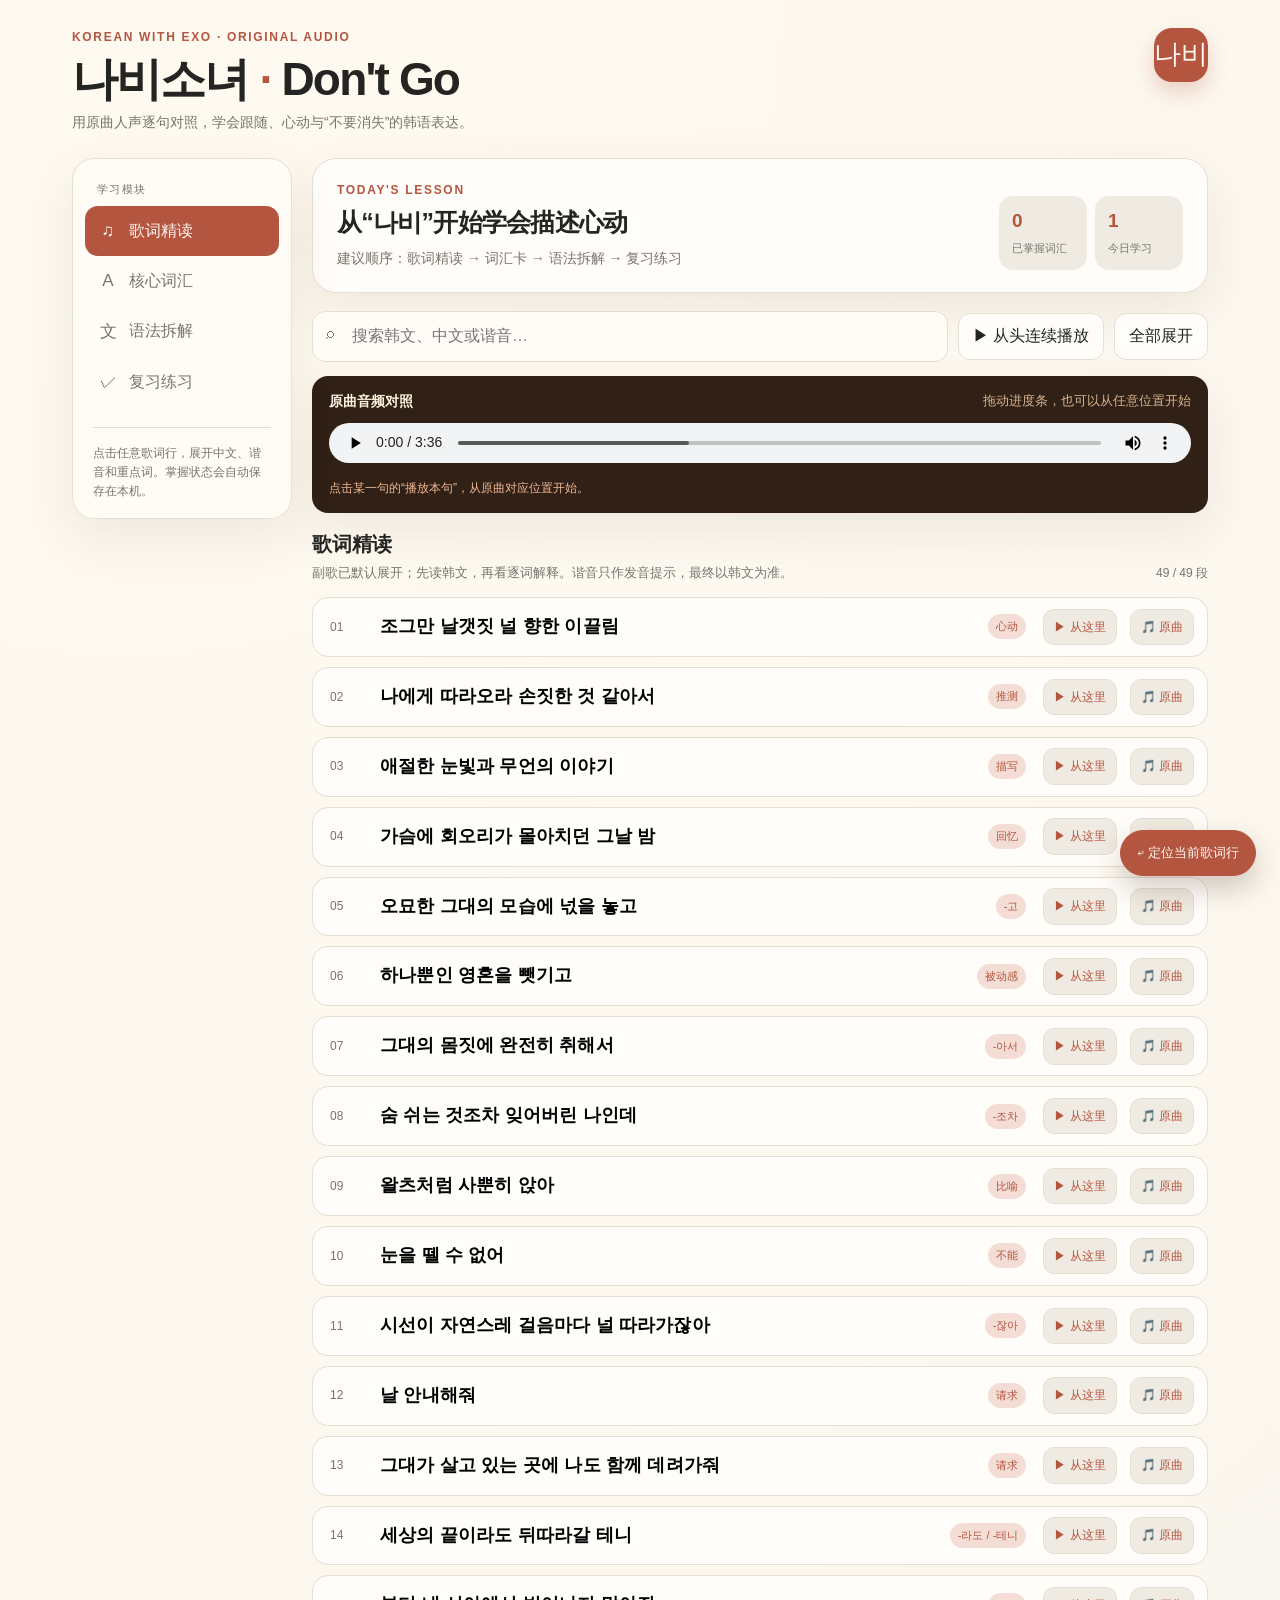
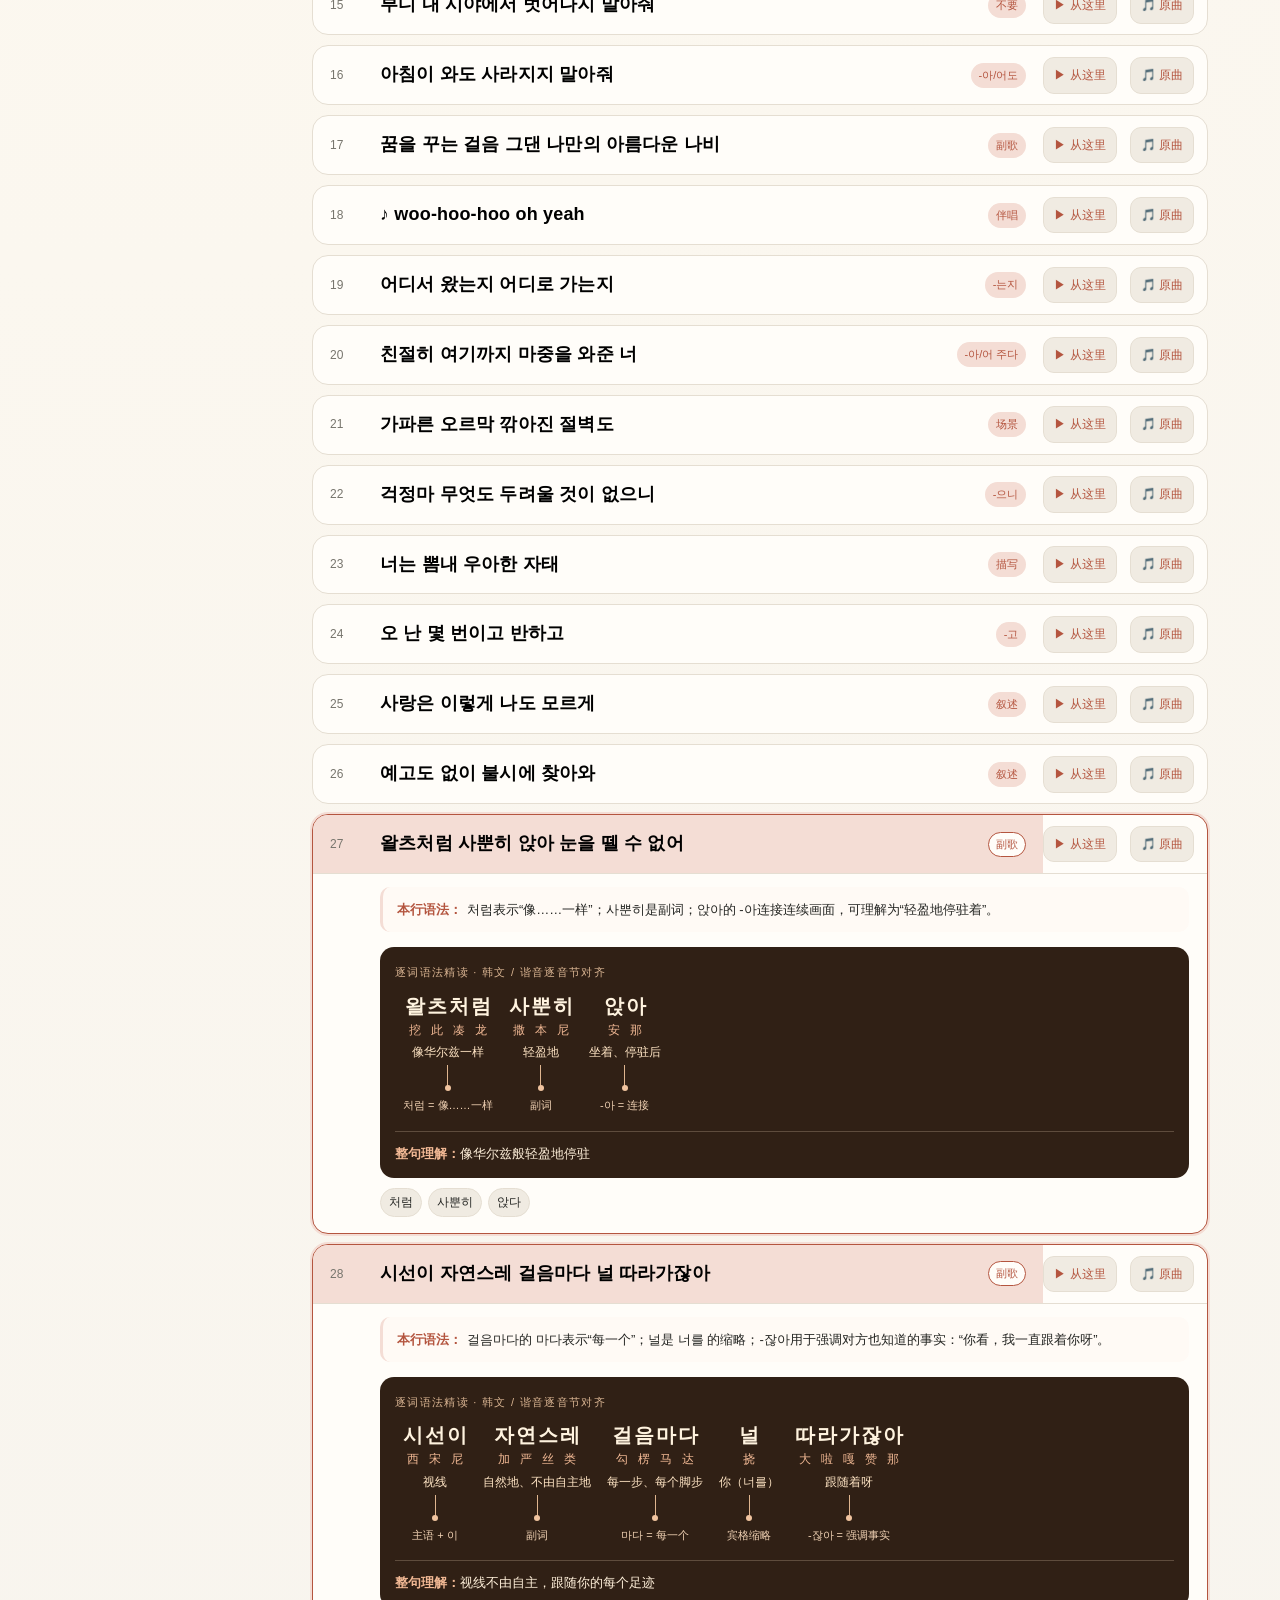
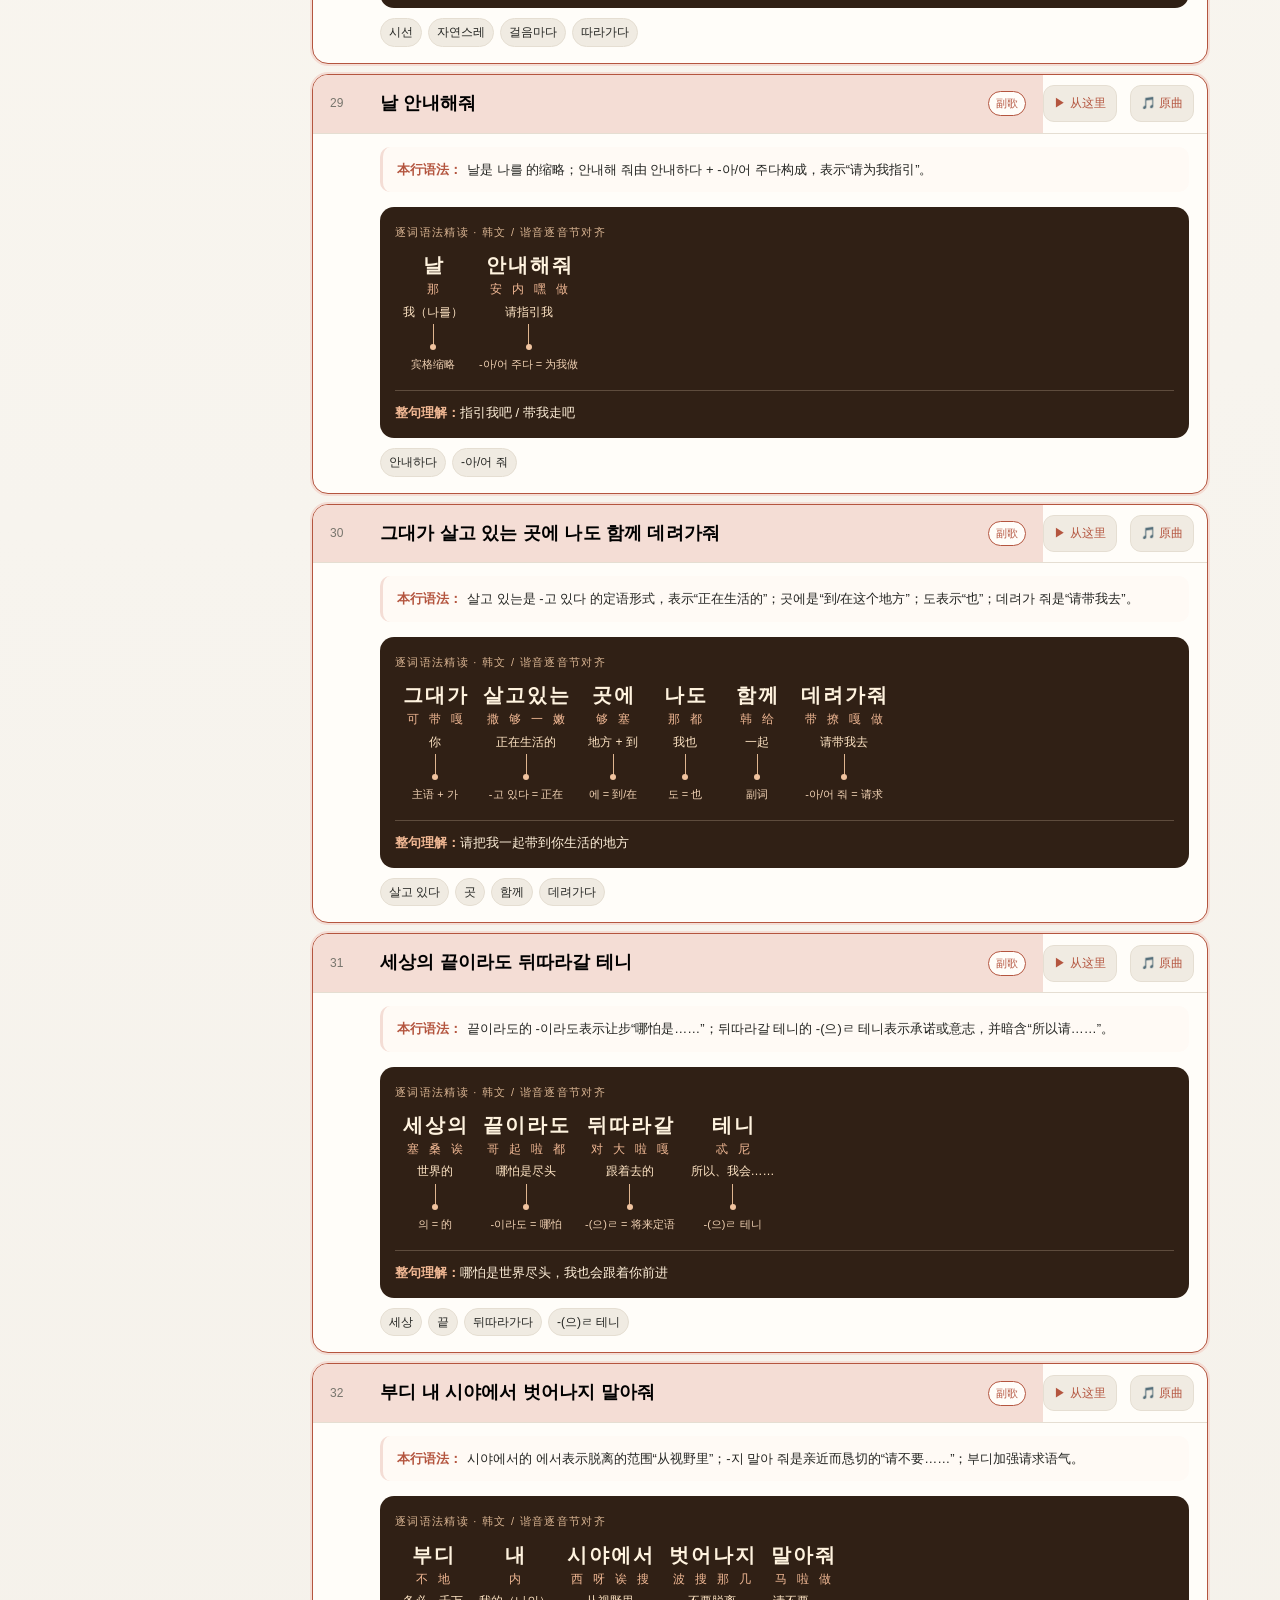
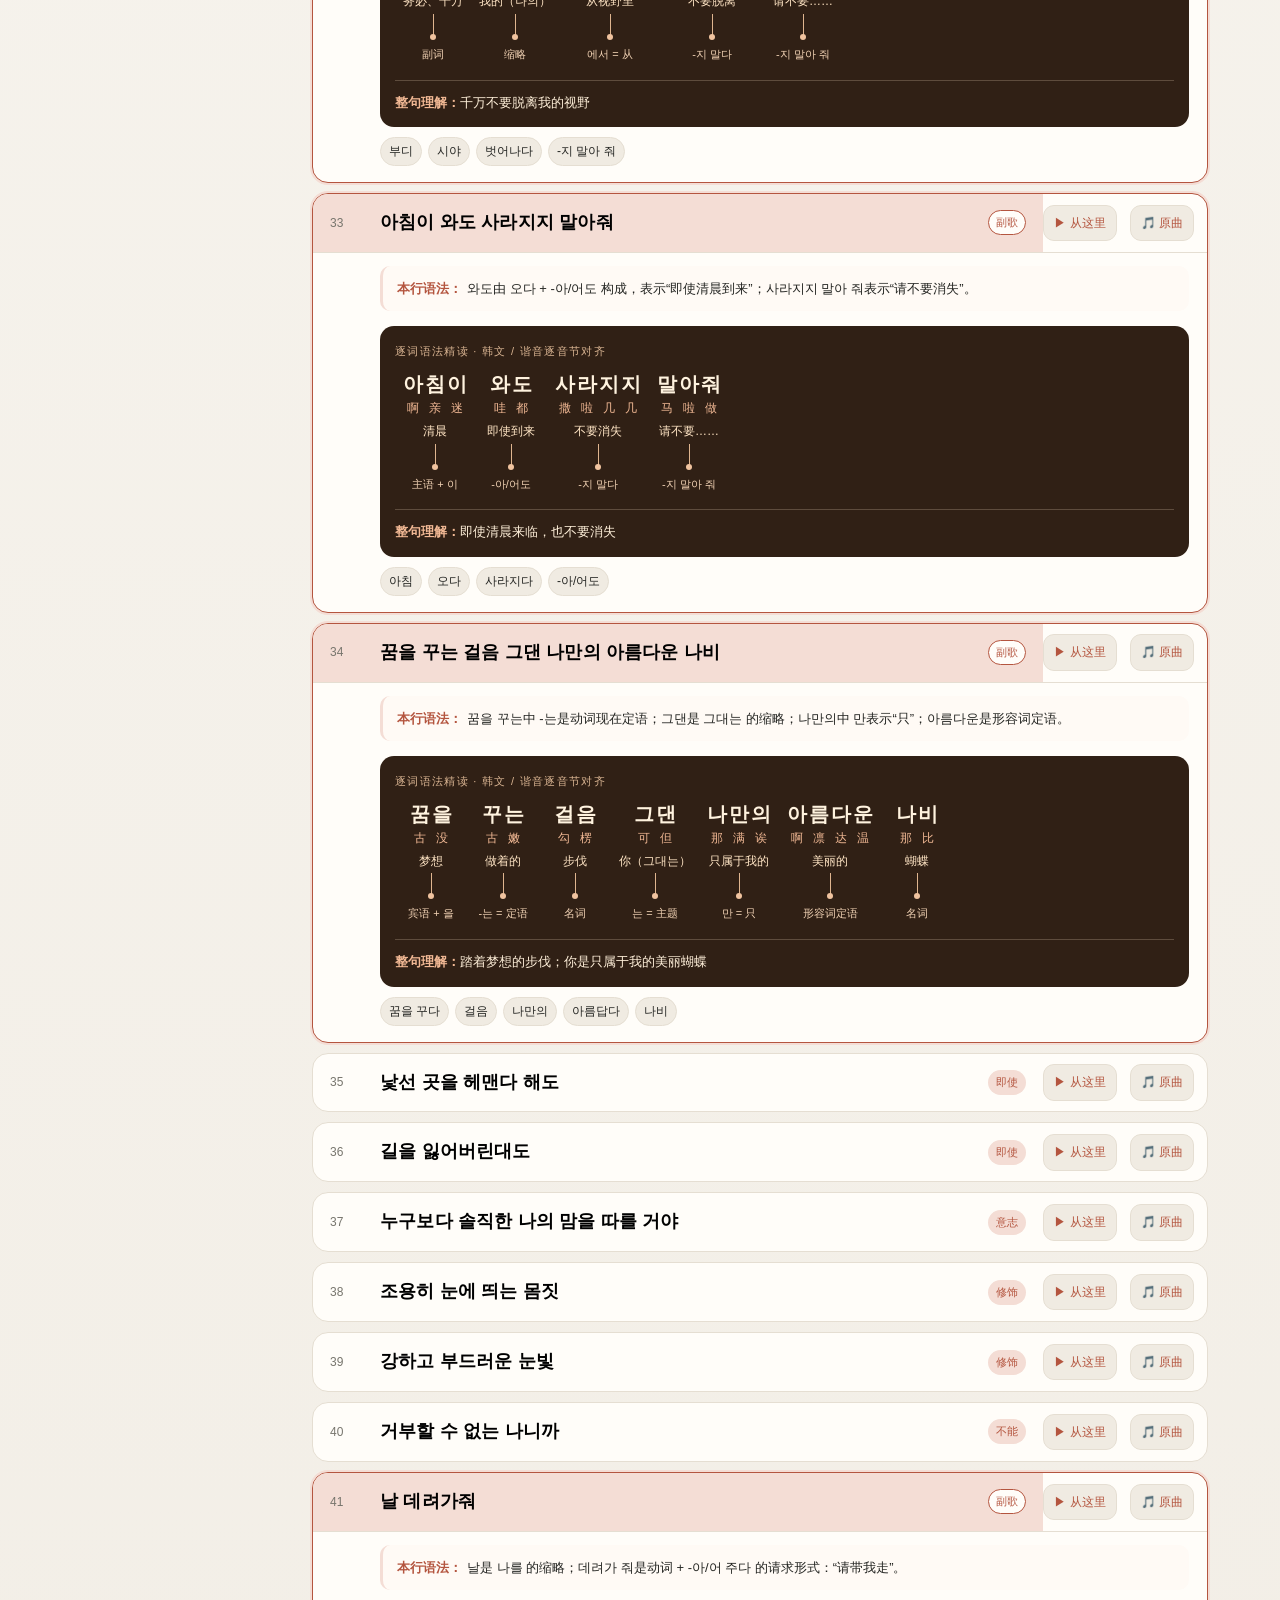
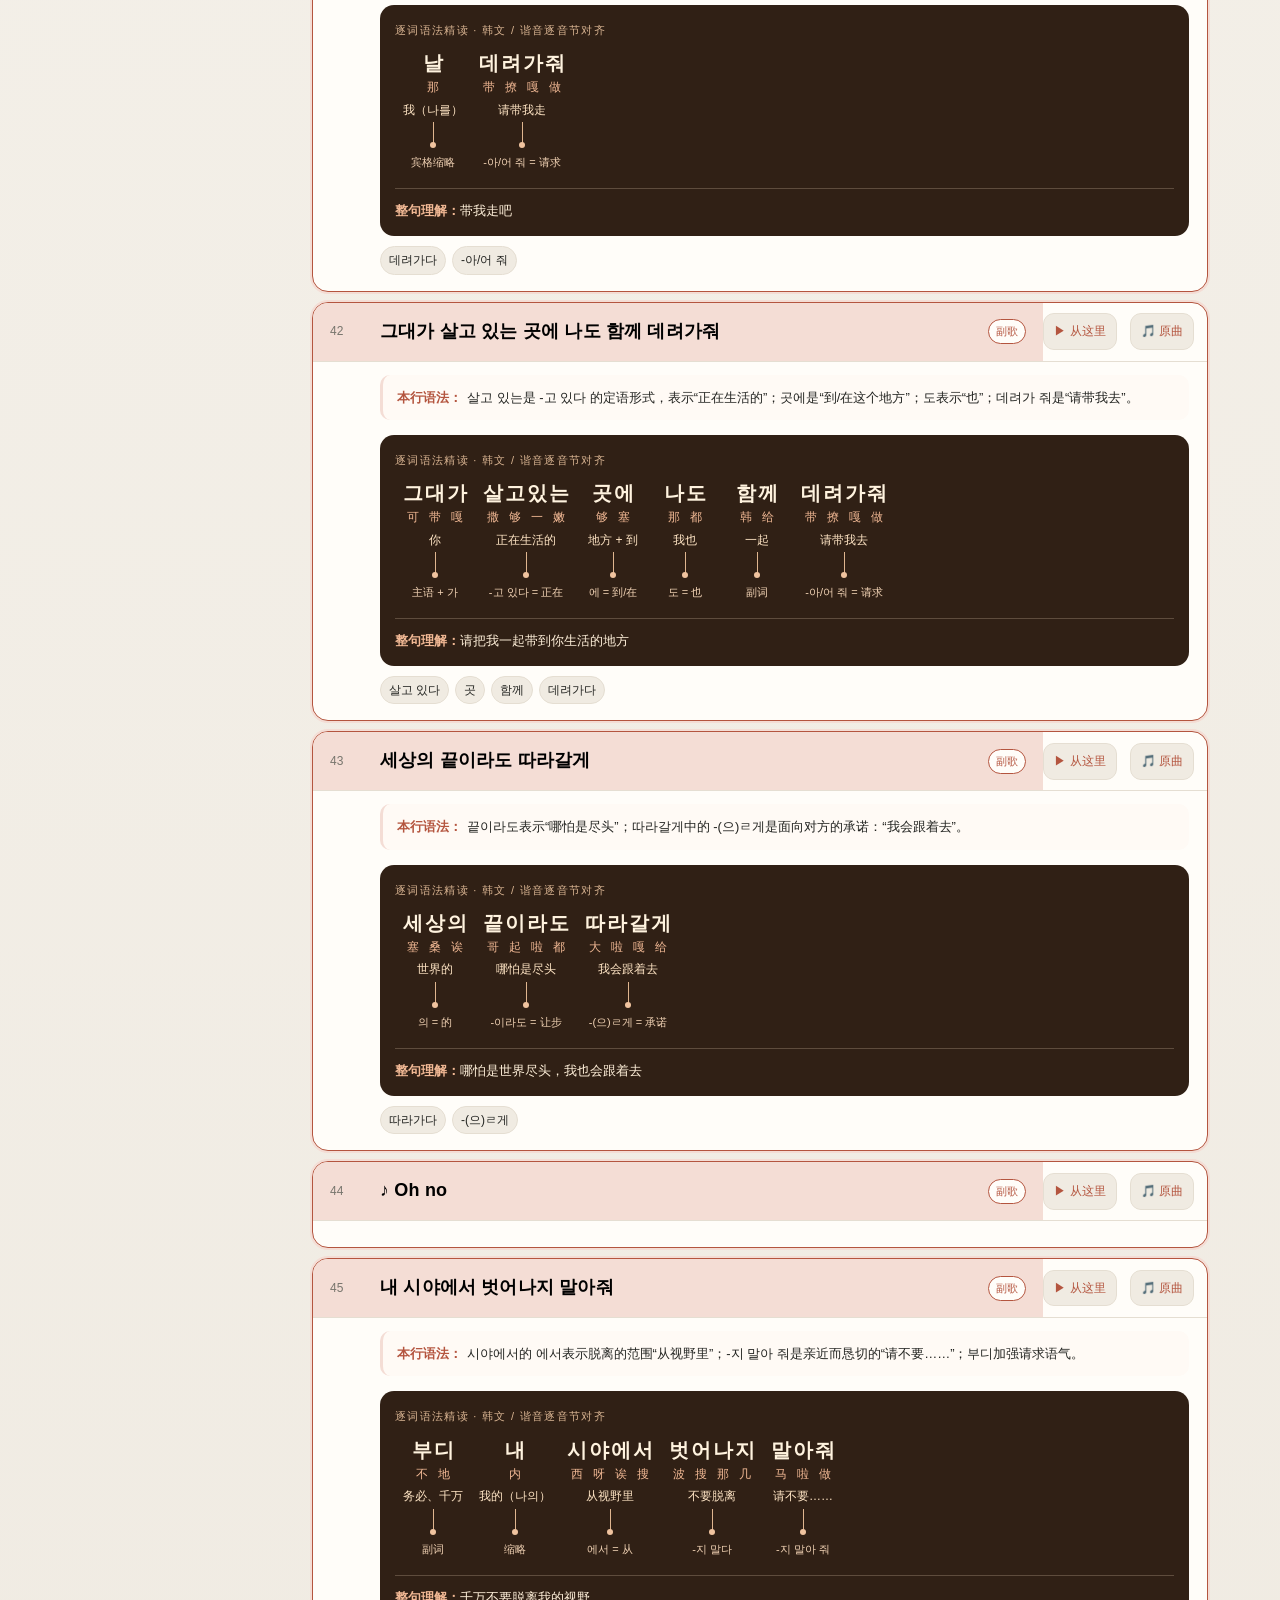
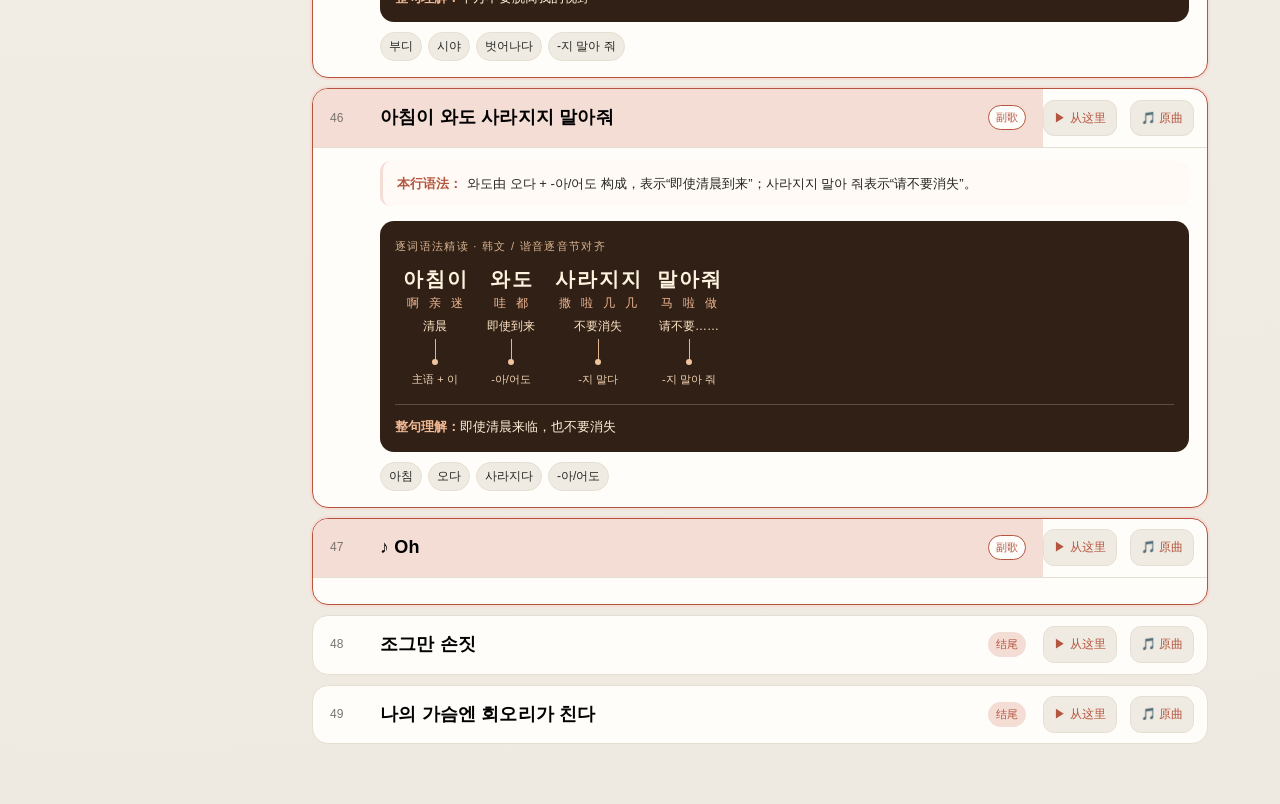
==== commit 6f4288f3: "Replace site with original audio Korean learning app" ====
--- a/index.html
+++ b/index.html
@@ -215,7 +215,7 @@
     function stopContinuous(){continuousPlaying=false;singleCue=-1;if(songAudio){songAudio.pause()}setPlayingLine(-1);const btn=$('#continuousBtn');if(btn){btn.textContent='▶ 从头连续播放';btn.classList.remove('primary-btn')}audioStatus.textContent='已暂停；可以拖动进度条，或点击任一句重新开始。'}
     function playCue(index,continuous=false){const c=songCues[index];if(!c)return stopContinuous();if(currentAudio)stopAudio();continuousPlaying=continuous;singleCue=continuous?-1:index;activeCue=index;setPlayingLine(index);statusFor(c,index);if(continuous){const btn=$('#continuousBtn');btn.textContent='■ 停止连续';btn.classList.add('primary-btn')}songAudio.currentTime=c.start+0.02;songAudio.play().catch(()=>toast('请先点击页面中的播放按钮'))}
     function startContinuous(index=0){if(!songCues.length)return;playCue(Math.max(0,index),true)}
-    function renderLyrics(){const q=$('#lyricSearch').value.trim().toLowerCase();const visible=songCues.map((c,index)=>({c,index})).filter(({c})=>!q||cueMatches(c,q));$('#lyricCount').textContent=`${visible.length} / ${songCues.length} 段`;$('#lyricsList').innerHTML=visible.length?visible.map(({c,index})=>{const x=cueSource(c), chorus=!!c.chorus;const detail=Number.isInteger(c.baseId)?renderReadingStrip(c.baseId,x):'';const lineNote=Number.isInteger(c.baseId)&&lineGrammar[c.baseId]?`<div class="line-grammar"><b>本行语法：</b>${lineGrammar[c.baseId]}</div>`:'';return `<article class="lyric ${chorus?'chorus open':''}" data-cue="${index}"><div class="lyric-main-row"><button class="lyric-main" data-lyric="${index}"><span class="lyric-no">${String(index+1).padStart(2,'0')}</span><span class="ko">${c.ko||x.ko}</span><span class="${chorus?'chorus-pill':'lyric-tag'}">${chorus?'副歌':(c.tag||x.tag||'')}</span></button><button class="start-here-btn" data-start="${index}" aria-label="从这句开始连续播放">▶ 从这里</button><button class="soft-btn" data-cue-seek="${index}" aria-label="定位到原曲对应位置">⏱ 定位</button><button class="speak-btn" data-cue-play="${index}" aria-label="播放原曲对应片段">🎵 原曲</button></div><div class="lyric-detail"><div class="translation">${c.zh||x.zh}</div><div class="phonetic">${c.py||x.py||''}</div>${lineNote}${detail}<div class="mini-words">${(x.words||[]).map(w=>`<button data-word="${w}">${w}</button>`).join('')}</div></div></article>`}).join(''):'<div class="empty">没有找到匹配的歌词。</div>'}
+    function renderLyrics(){const q=$('#lyricSearch').value.trim().toLowerCase();const visible=songCues.map((c,index)=>({c,index})).filter(({c})=>!q||cueMatches(c,q));$('#lyricCount').textContent=`${visible.length} / ${songCues.length} 段`;$('#lyricsList').innerHTML=visible.length?visible.map(({c,index})=>{const x=cueSource(c), chorus=!!c.chorus;const detail=Number.isInteger(c.baseId)?renderReadingStrip(c.baseId,x):'';const lineNote=Number.isInteger(c.baseId)&&lineGrammar[c.baseId]?`<div class="line-grammar"><b>本行语法：</b>${lineGrammar[c.baseId]}</div>`:'';return `<article class="lyric ${chorus?'chorus open':''}" data-cue="${index}"><div class="lyric-main-row"><button class="lyric-main" data-lyric="${index}"><span class="lyric-no">${String(index+1).padStart(2,'0')}</span><span class="ko">${c.ko||x.ko}</span><span class="${chorus?'chorus-pill':'lyric-tag'}">${chorus?'副歌':(c.tag||x.tag||'')}</span></button><button class="start-here-btn" data-start="${index}" aria-label="从这句开始连续播放">▶ 从这里</button><button class="speak-btn" data-cue-play="${index}" aria-label="播放原曲对应片段">🎵 原曲</button></div><div class="lyric-detail"><div class="translation">${c.zh||x.zh}</div><div class="phonetic">${c.py||x.py||''}</div>${lineNote}${detail}<div class="mini-words">${(x.words||[]).map(w=>`<button data-word="${w}">${w}</button>`).join('')}</div></div></article>`}).join(''):'<div class="empty">没有找到匹配的歌词。</div>'}
     songAudio.addEventListener('timeupdate',()=>{const now=songAudio.currentTime;const current=findCueAt(now);if(current!==-1){activeCue=current;setPlayingLine(current);if(continuousPlaying&&now>=songCues[current].end-.05){playCue(current+1,true)}}else if(!continuousPlaying)setPlayingLine(-1);if(singleCue!==-1&&now>=songCues[singleCue].end-.05){songAudio.pause();setPlayingLine(-1);audioStatus.textContent='本句播放完成；点击其他句子可继续对照。';singleCue=-1}});
     songAudio.addEventListener('ended',()=>{if(continuousPlaying){continuousPlaying=false;setPlayingLine(-1);$('#continuousBtn').textContent='▶ 从头连续播放';$('#continuousBtn').classList.remove('primary-btn');audioStatus.textContent='整首原曲连续播放完成。'}});
     document.addEventListener('click',e=>{const seekButton=e.target.closest('[data-cue-seek]');if(seekButton){const index=Number(seekButton.dataset.cueSeek),c=songCues[index];if(c){continuousPlaying=false;singleCue=-1;songAudio.pause();songAudio.currentTime=c.start+0.02;activeCue=index;setPlayingLine(index);audioStatus.textContent=`已定位到第 ${index+1} 段 · ${c.start.toFixed(1)} 秒；点击“原曲”播放，或按空格继续。`}e.stopPropagation();return}const cueButton=e.target.closest('[data-cue-play]');if(cueButton){playCue(Number(cueButton.dataset.cue),false);e.stopPropagation()}});
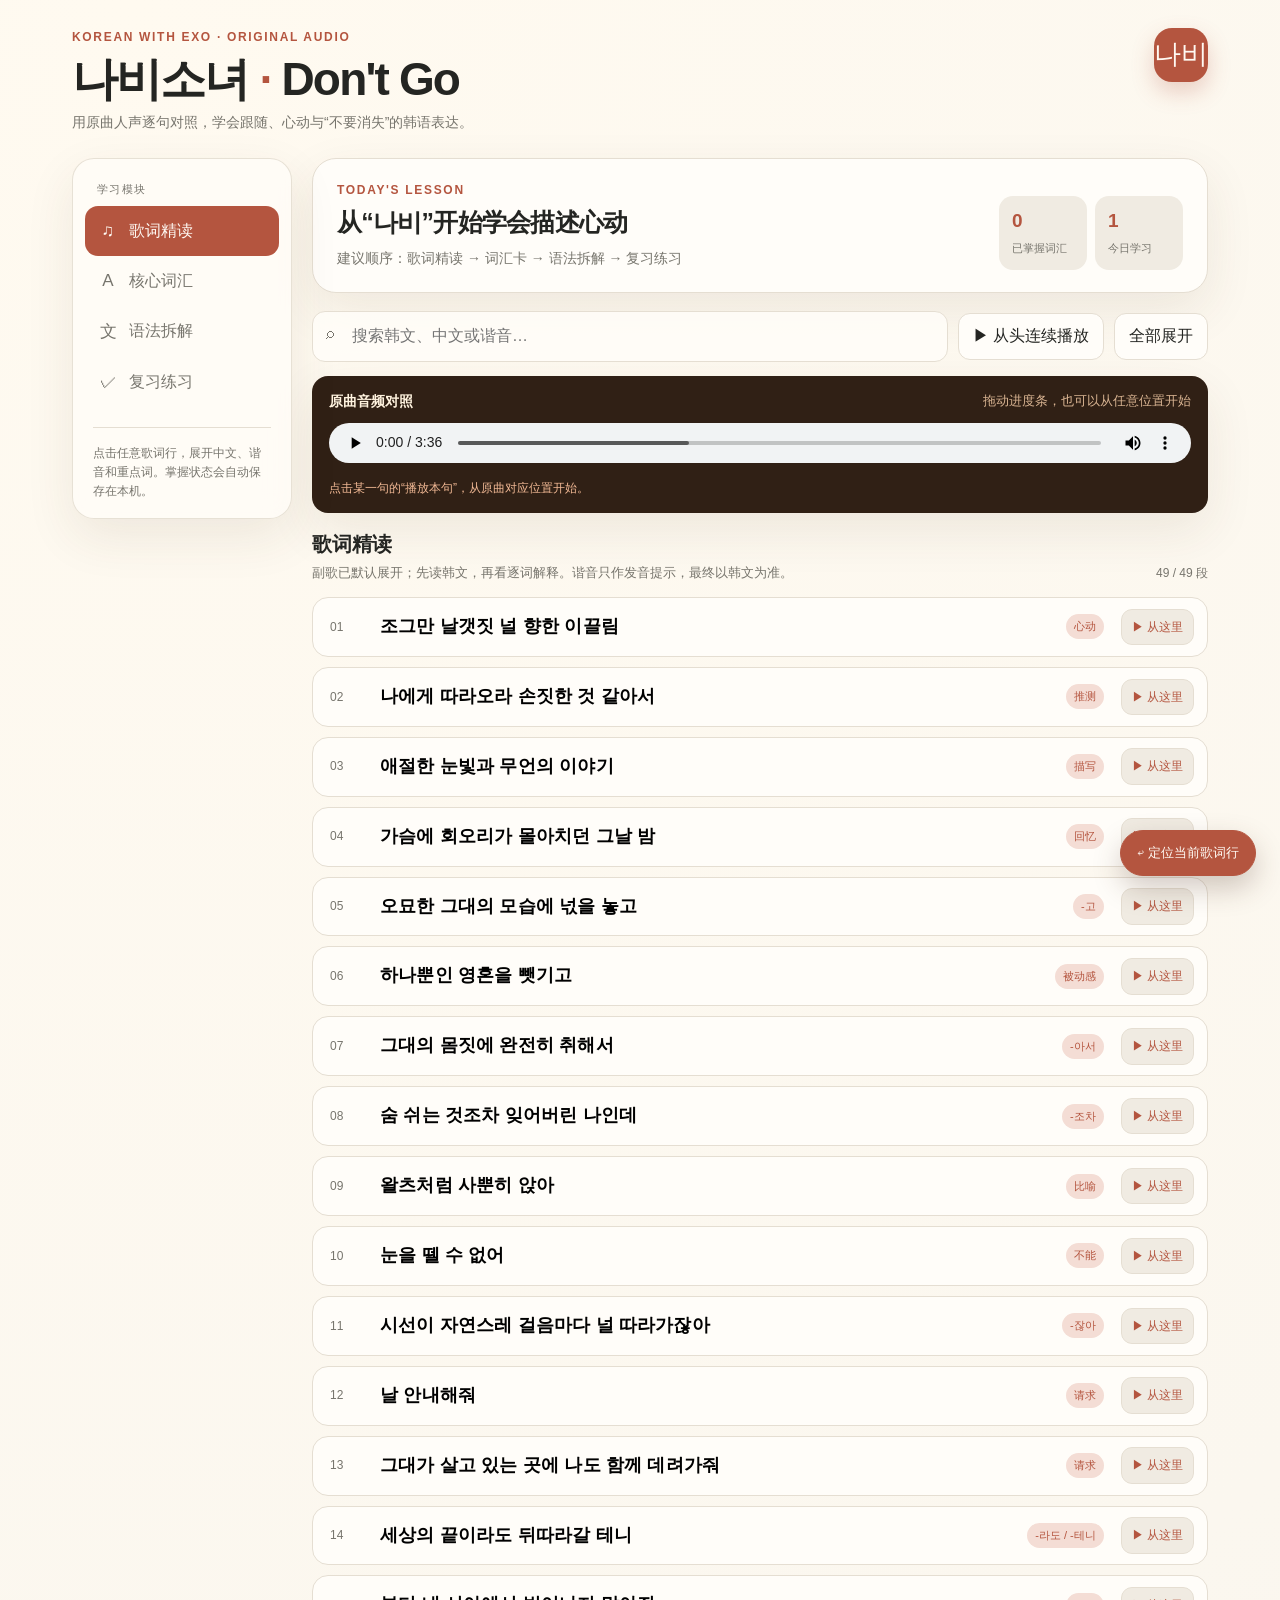
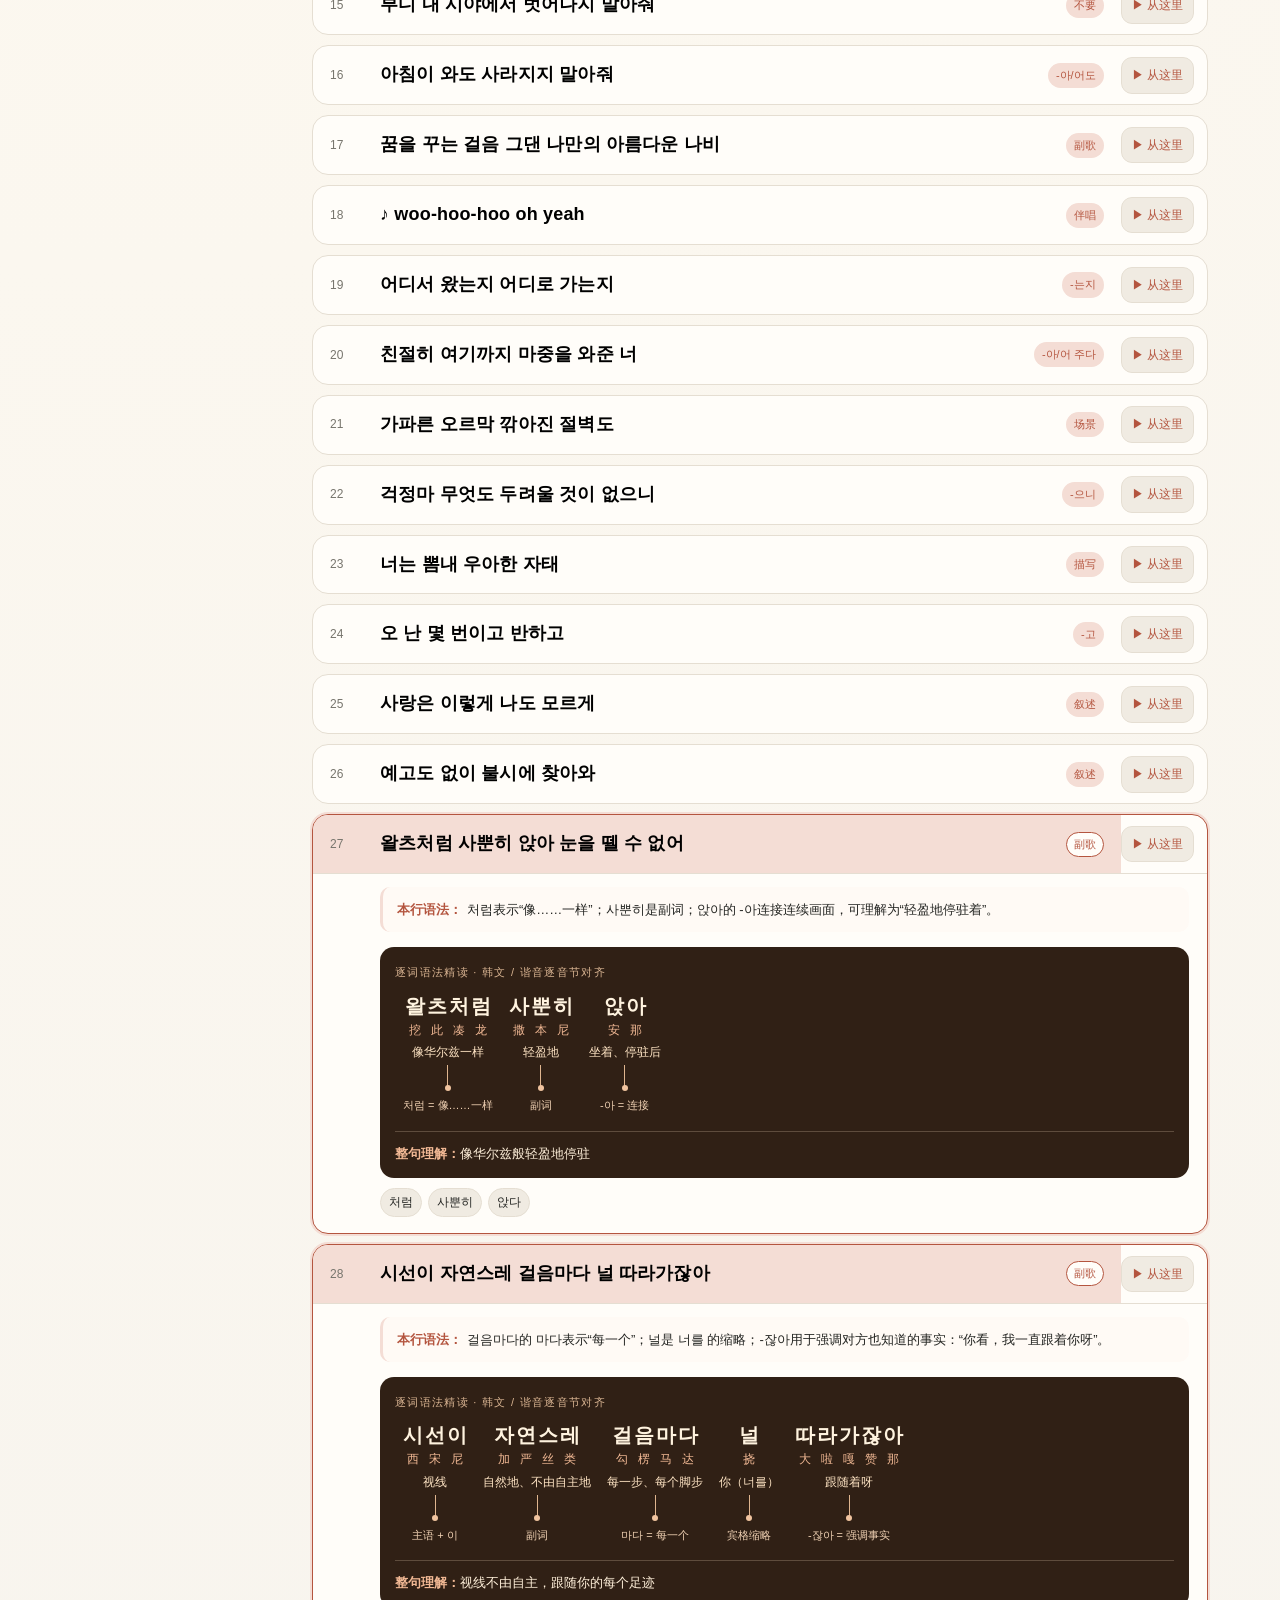
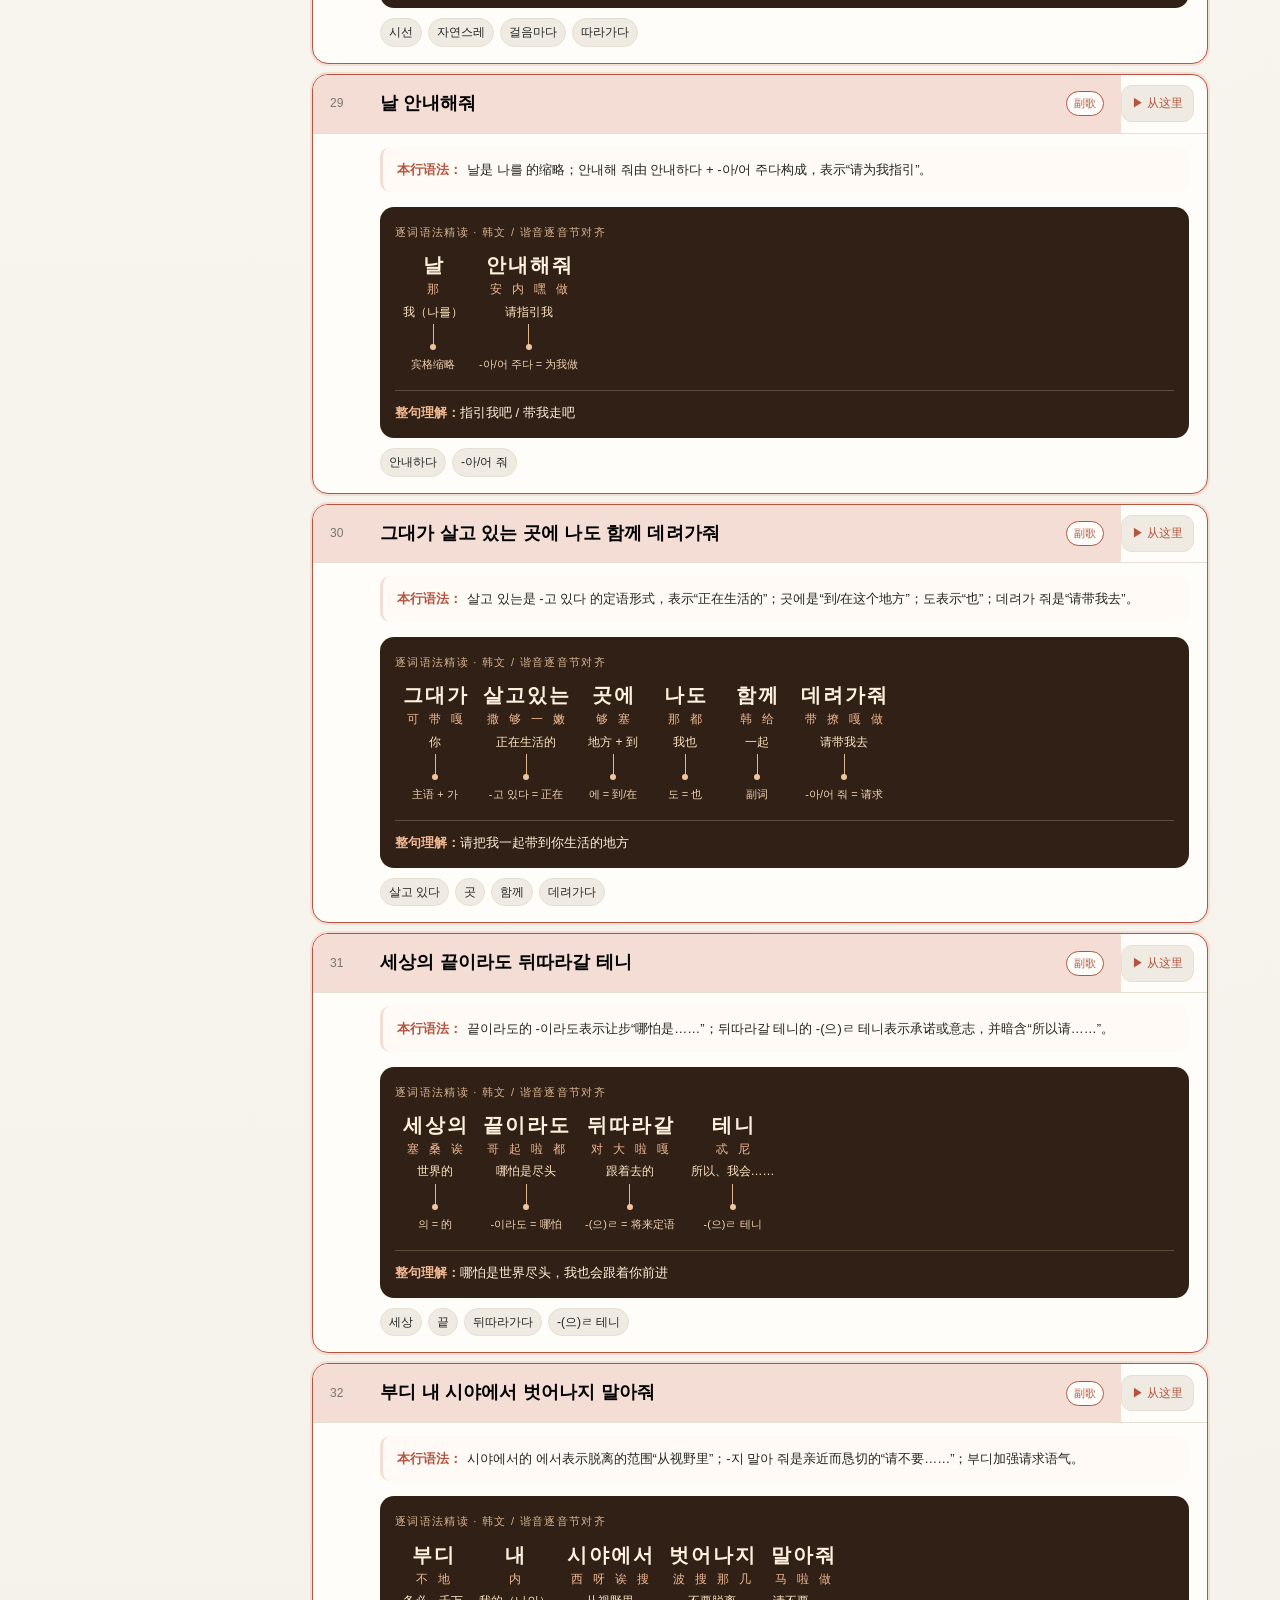
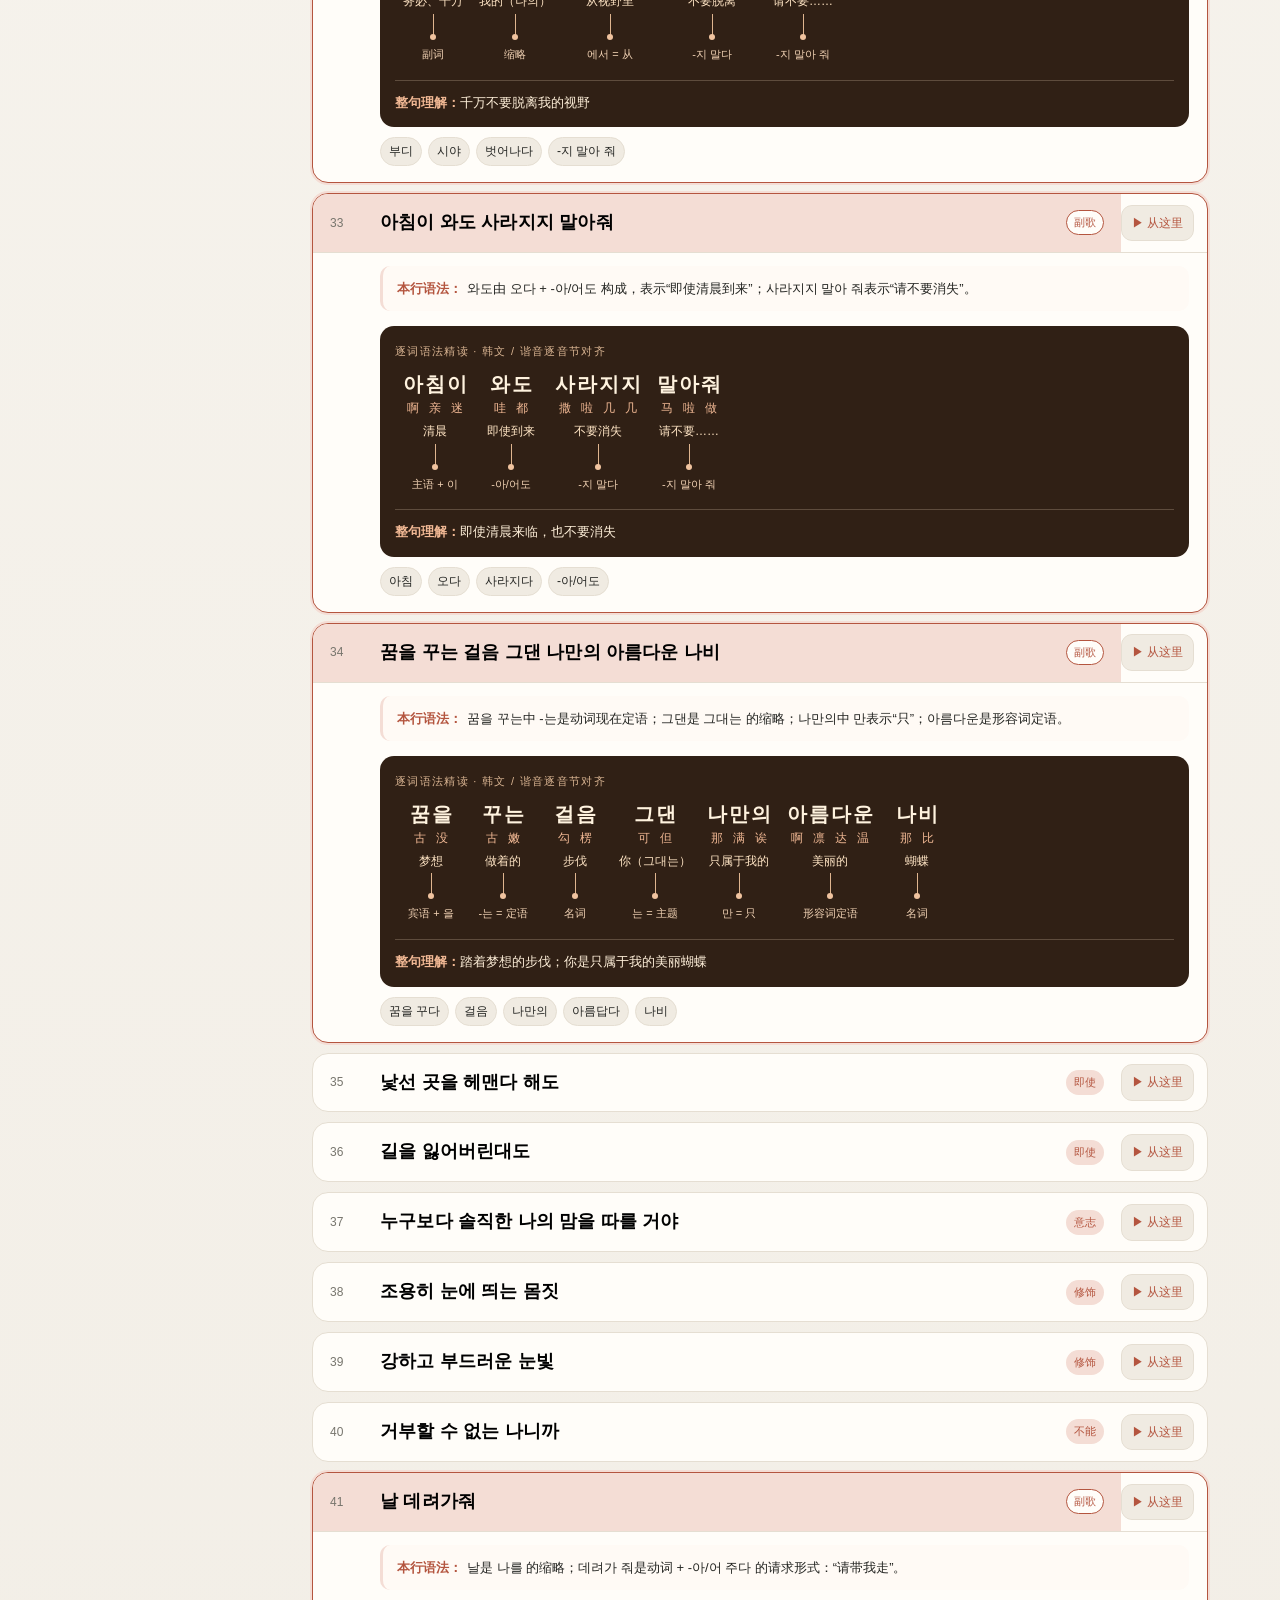
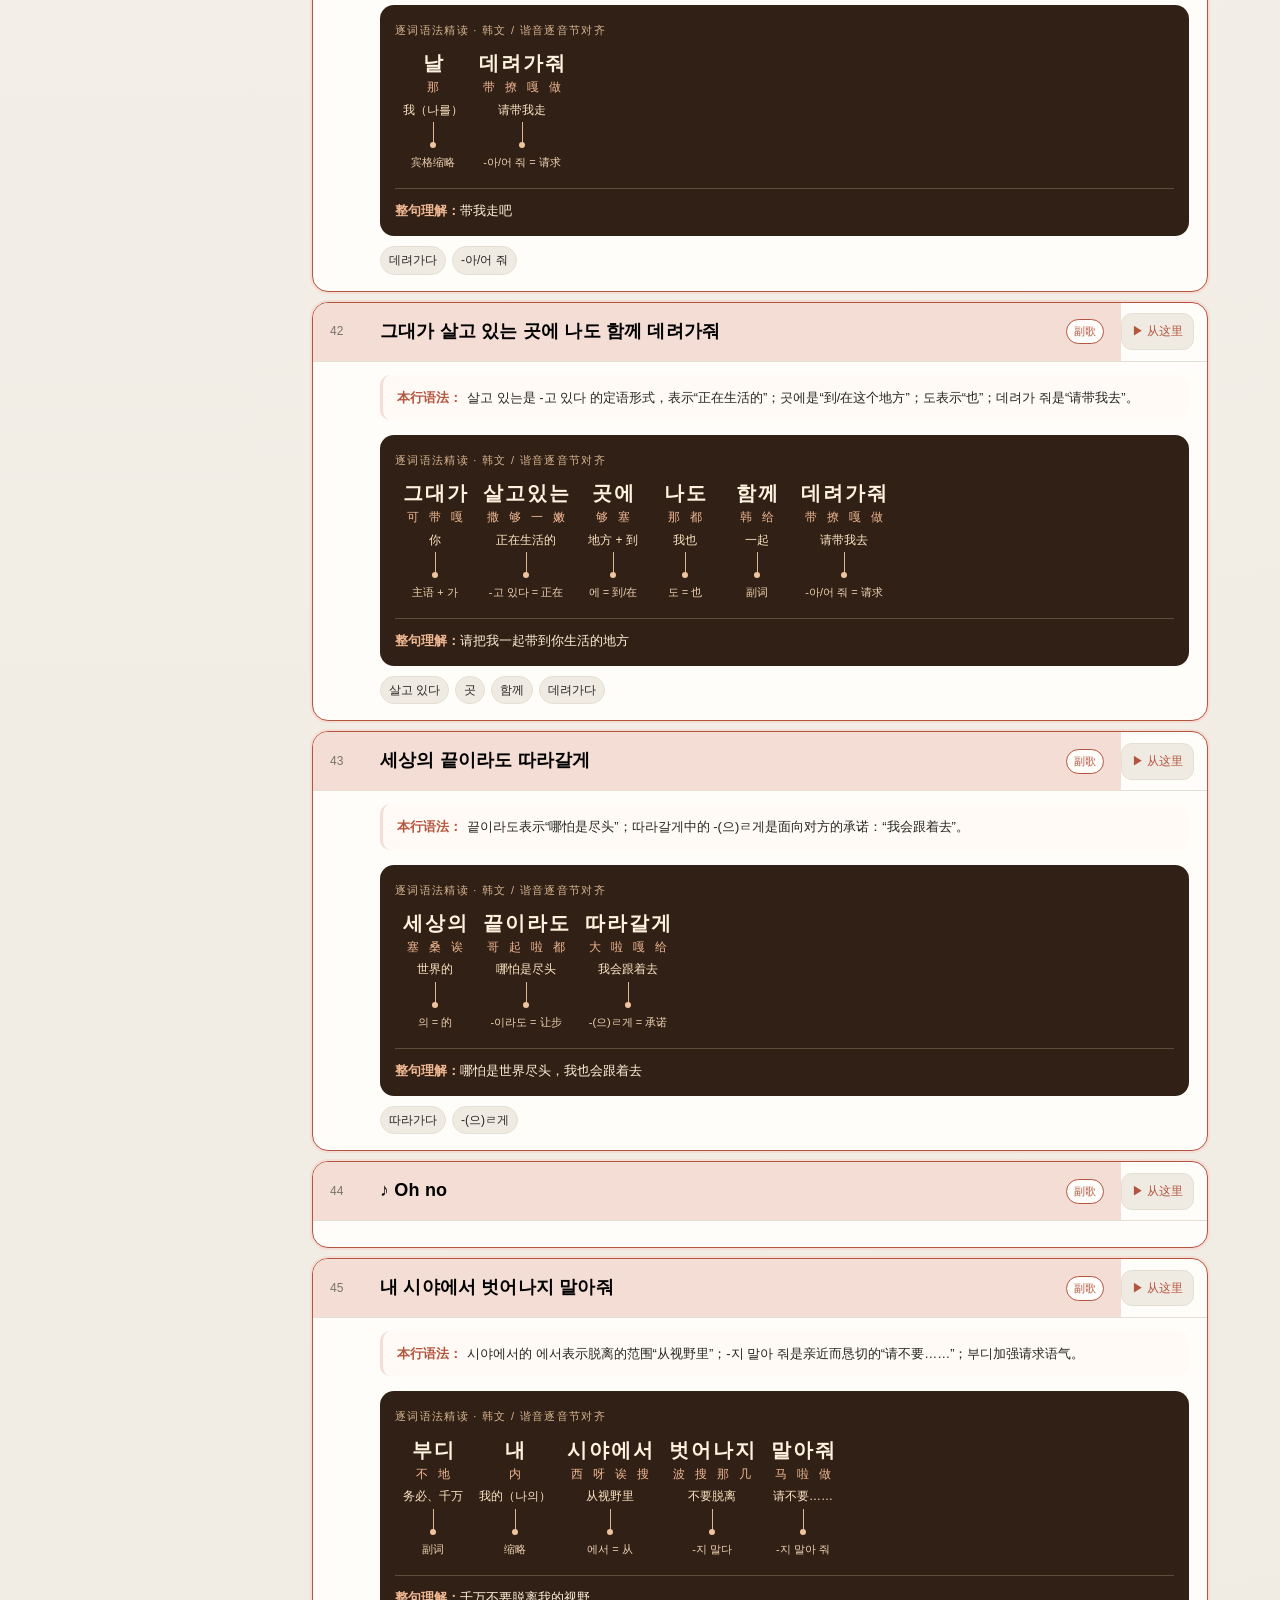
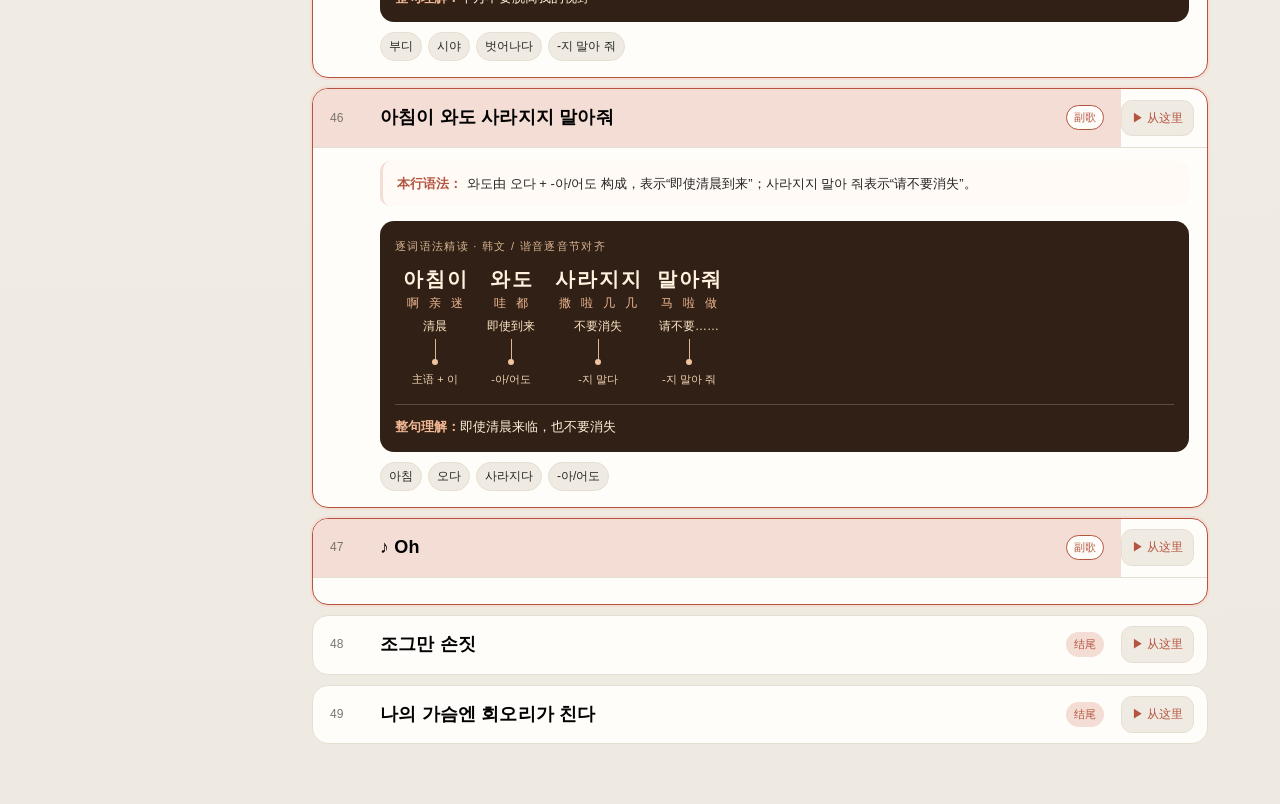
==== commit 70ac4093: "Remove per-line original audio buttons" ====
--- a/index.html
+++ b/index.html
@@ -215,10 +215,9 @@
     function stopContinuous(){continuousPlaying=false;singleCue=-1;if(songAudio){songAudio.pause()}setPlayingLine(-1);const btn=$('#continuousBtn');if(btn){btn.textContent='▶ 从头连续播放';btn.classList.remove('primary-btn')}audioStatus.textContent='已暂停；可以拖动进度条，或点击任一句重新开始。'}
     function playCue(index,continuous=false){const c=songCues[index];if(!c)return stopContinuous();if(currentAudio)stopAudio();continuousPlaying=continuous;singleCue=continuous?-1:index;activeCue=index;setPlayingLine(index);statusFor(c,index);if(continuous){const btn=$('#continuousBtn');btn.textContent='■ 停止连续';btn.classList.add('primary-btn')}songAudio.currentTime=c.start+0.02;songAudio.play().catch(()=>toast('请先点击页面中的播放按钮'))}
     function startContinuous(index=0){if(!songCues.length)return;playCue(Math.max(0,index),true)}
-    function renderLyrics(){const q=$('#lyricSearch').value.trim().toLowerCase();const visible=songCues.map((c,index)=>({c,index})).filter(({c})=>!q||cueMatches(c,q));$('#lyricCount').textContent=`${visible.length} / ${songCues.length} 段`;$('#lyricsList').innerHTML=visible.length?visible.map(({c,index})=>{const x=cueSource(c), chorus=!!c.chorus;const detail=Number.isInteger(c.baseId)?renderReadingStrip(c.baseId,x):'';const lineNote=Number.isInteger(c.baseId)&&lineGrammar[c.baseId]?`<div class="line-grammar"><b>本行语法：</b>${lineGrammar[c.baseId]}</div>`:'';return `<article class="lyric ${chorus?'chorus open':''}" data-cue="${index}"><div class="lyric-main-row"><button class="lyric-main" data-lyric="${index}"><span class="lyric-no">${String(index+1).padStart(2,'0')}</span><span class="ko">${c.ko||x.ko}</span><span class="${chorus?'chorus-pill':'lyric-tag'}">${chorus?'副歌':(c.tag||x.tag||'')}</span></button><button class="start-here-btn" data-start="${index}" aria-label="从这句开始连续播放">▶ 从这里</button><button class="speak-btn" data-cue-play="${index}" aria-label="播放原曲对应片段">🎵 原曲</button></div><div class="lyric-detail"><div class="translation">${c.zh||x.zh}</div><div class="phonetic">${c.py||x.py||''}</div>${lineNote}${detail}<div class="mini-words">${(x.words||[]).map(w=>`<button data-word="${w}">${w}</button>`).join('')}</div></div></article>`}).join(''):'<div class="empty">没有找到匹配的歌词。</div>'}
+    function renderLyrics(){const q=$('#lyricSearch').value.trim().toLowerCase();const visible=songCues.map((c,index)=>({c,index})).filter(({c})=>!q||cueMatches(c,q));$('#lyricCount').textContent=`${visible.length} / ${songCues.length} 段`;$('#lyricsList').innerHTML=visible.length?visible.map(({c,index})=>{const x=cueSource(c), chorus=!!c.chorus;const detail=Number.isInteger(c.baseId)?renderReadingStrip(c.baseId,x):'';const lineNote=Number.isInteger(c.baseId)&&lineGrammar[c.baseId]?`<div class="line-grammar"><b>本行语法：</b>${lineGrammar[c.baseId]}</div>`:'';return `<article class="lyric ${chorus?'chorus open':''}" data-cue="${index}"><div class="lyric-main-row"><button class="lyric-main" data-lyric="${index}"><span class="lyric-no">${String(index+1).padStart(2,'0')}</span><span class="ko">${c.ko||x.ko}</span><span class="${chorus?'chorus-pill':'lyric-tag'}">${chorus?'副歌':(c.tag||x.tag||'')}</span></button><button class="start-here-btn" data-start="${index}" aria-label="从这句开始连续播放">▶ 从这里</button></div><div class="lyric-detail"><div class="translation">${c.zh||x.zh}</div><div class="phonetic">${c.py||x.py||''}</div>${lineNote}${detail}<div class="mini-words">${(x.words||[]).map(w=>`<button data-word="${w}">${w}</button>`).join('')}</div></div></article>`}).join(''):'<div class="empty">没有找到匹配的歌词。</div>'}
     songAudio.addEventListener('timeupdate',()=>{const now=songAudio.currentTime;const current=findCueAt(now);if(current!==-1){activeCue=current;setPlayingLine(current);if(continuousPlaying&&now>=songCues[current].end-.05){playCue(current+1,true)}}else if(!continuousPlaying)setPlayingLine(-1);if(singleCue!==-1&&now>=songCues[singleCue].end-.05){songAudio.pause();setPlayingLine(-1);audioStatus.textContent='本句播放完成；点击其他句子可继续对照。';singleCue=-1}});
     songAudio.addEventListener('ended',()=>{if(continuousPlaying){continuousPlaying=false;setPlayingLine(-1);$('#continuousBtn').textContent='▶ 从头连续播放';$('#continuousBtn').classList.remove('primary-btn');audioStatus.textContent='整首原曲连续播放完成。'}});
-    document.addEventListener('click',e=>{const seekButton=e.target.closest('[data-cue-seek]');if(seekButton){const index=Number(seekButton.dataset.cueSeek),c=songCues[index];if(c){continuousPlaying=false;singleCue=-1;songAudio.pause();songAudio.currentTime=c.start+0.02;activeCue=index;setPlayingLine(index);audioStatus.textContent=`已定位到第 ${index+1} 段 · ${c.start.toFixed(1)} 秒；点击“原曲”播放，或按空格继续。`}e.stopPropagation();return}const cueButton=e.target.closest('[data-cue-play]');if(cueButton){playCue(Number(cueButton.dataset.cue),false);e.stopPropagation()}});
     document.addEventListener('keydown',e=>{if(e.code!=='Space'||e.target.closest('input,textarea,select,[contenteditable="true"]'))return;e.preventDefault();if(songAudio.paused){songAudio.play().then(()=>{audioStatus.textContent='继续播放原曲；再次按空格即可暂停。'}).catch(()=>toast('请先点击页面中的播放按钮'))}else{songAudio.pause();audioStatus.textContent='已暂停；再次按空格继续播放。'}});
     const lineGrammar=[
       '조그만 是 조그마하다 的定语形式，修饰 날갯짓；널 是 너를 的缩略；향한 来自 향하다，表示“朝向你的”。',
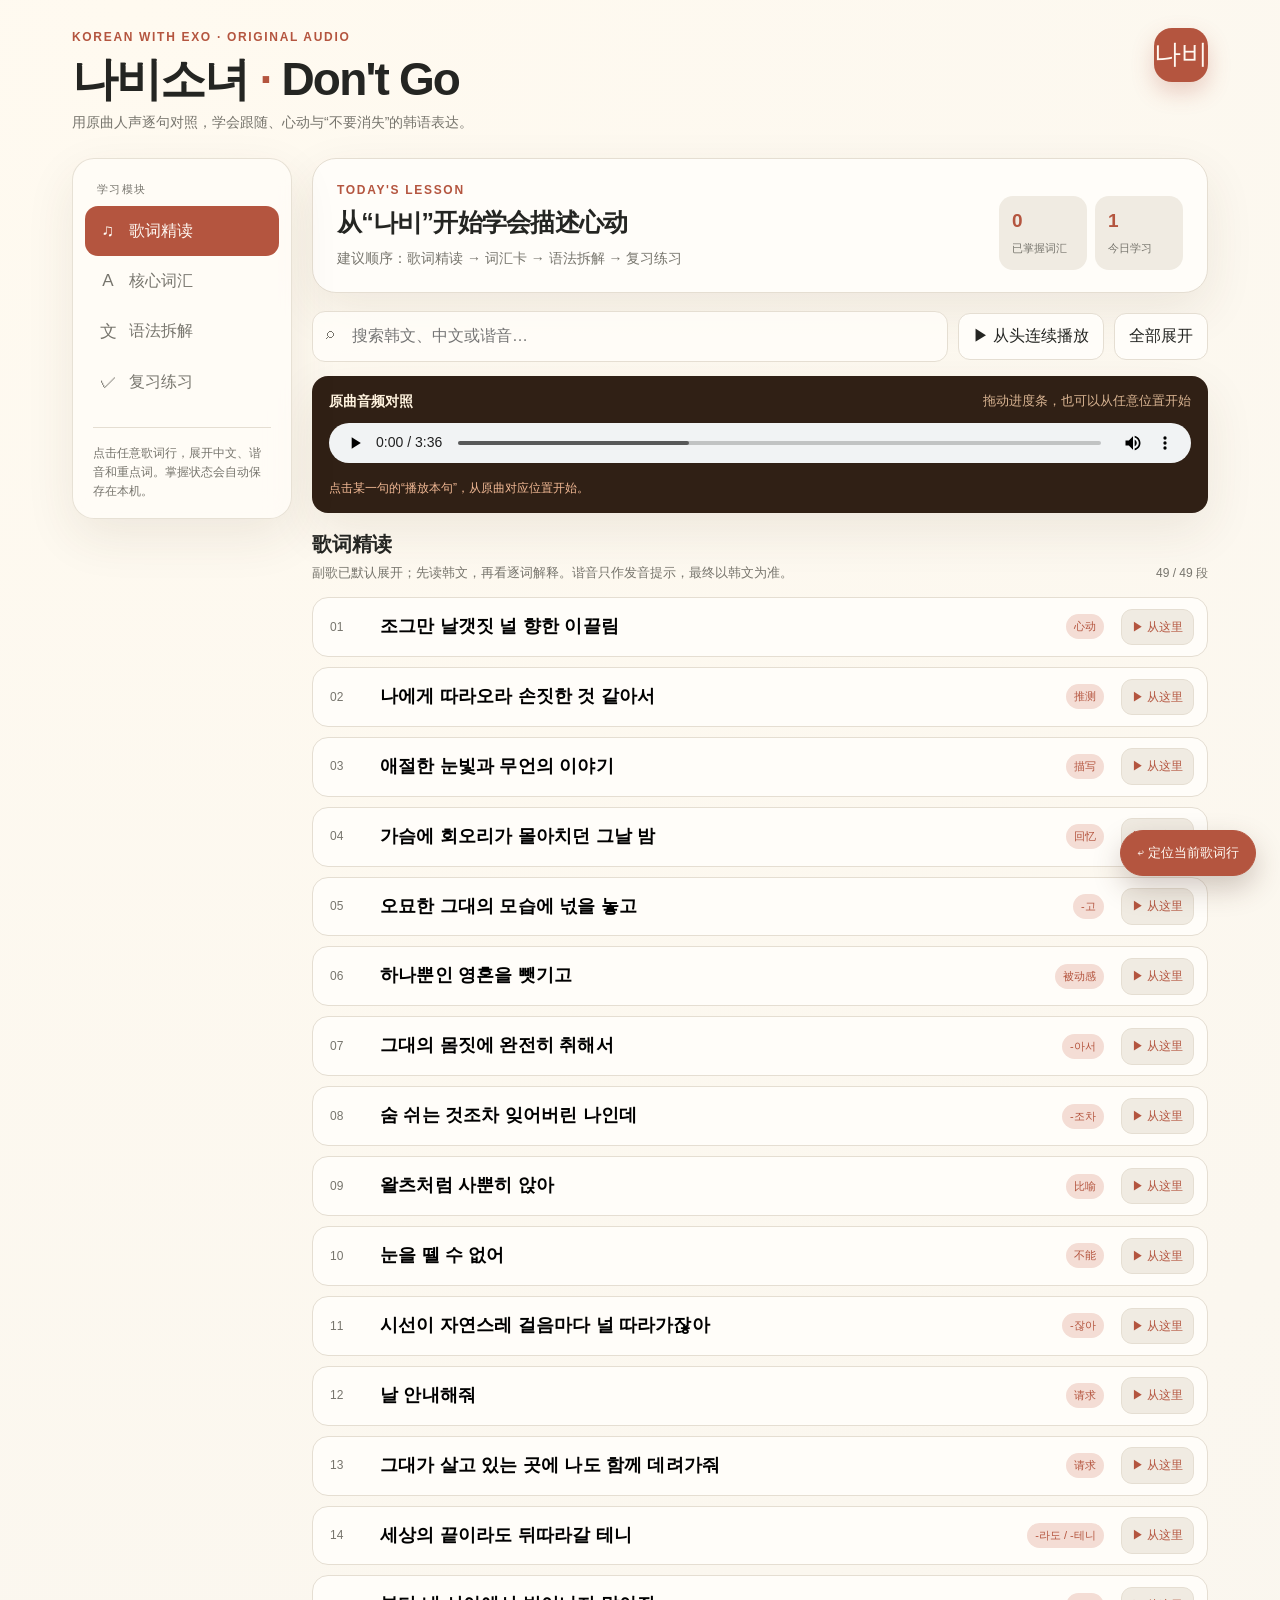
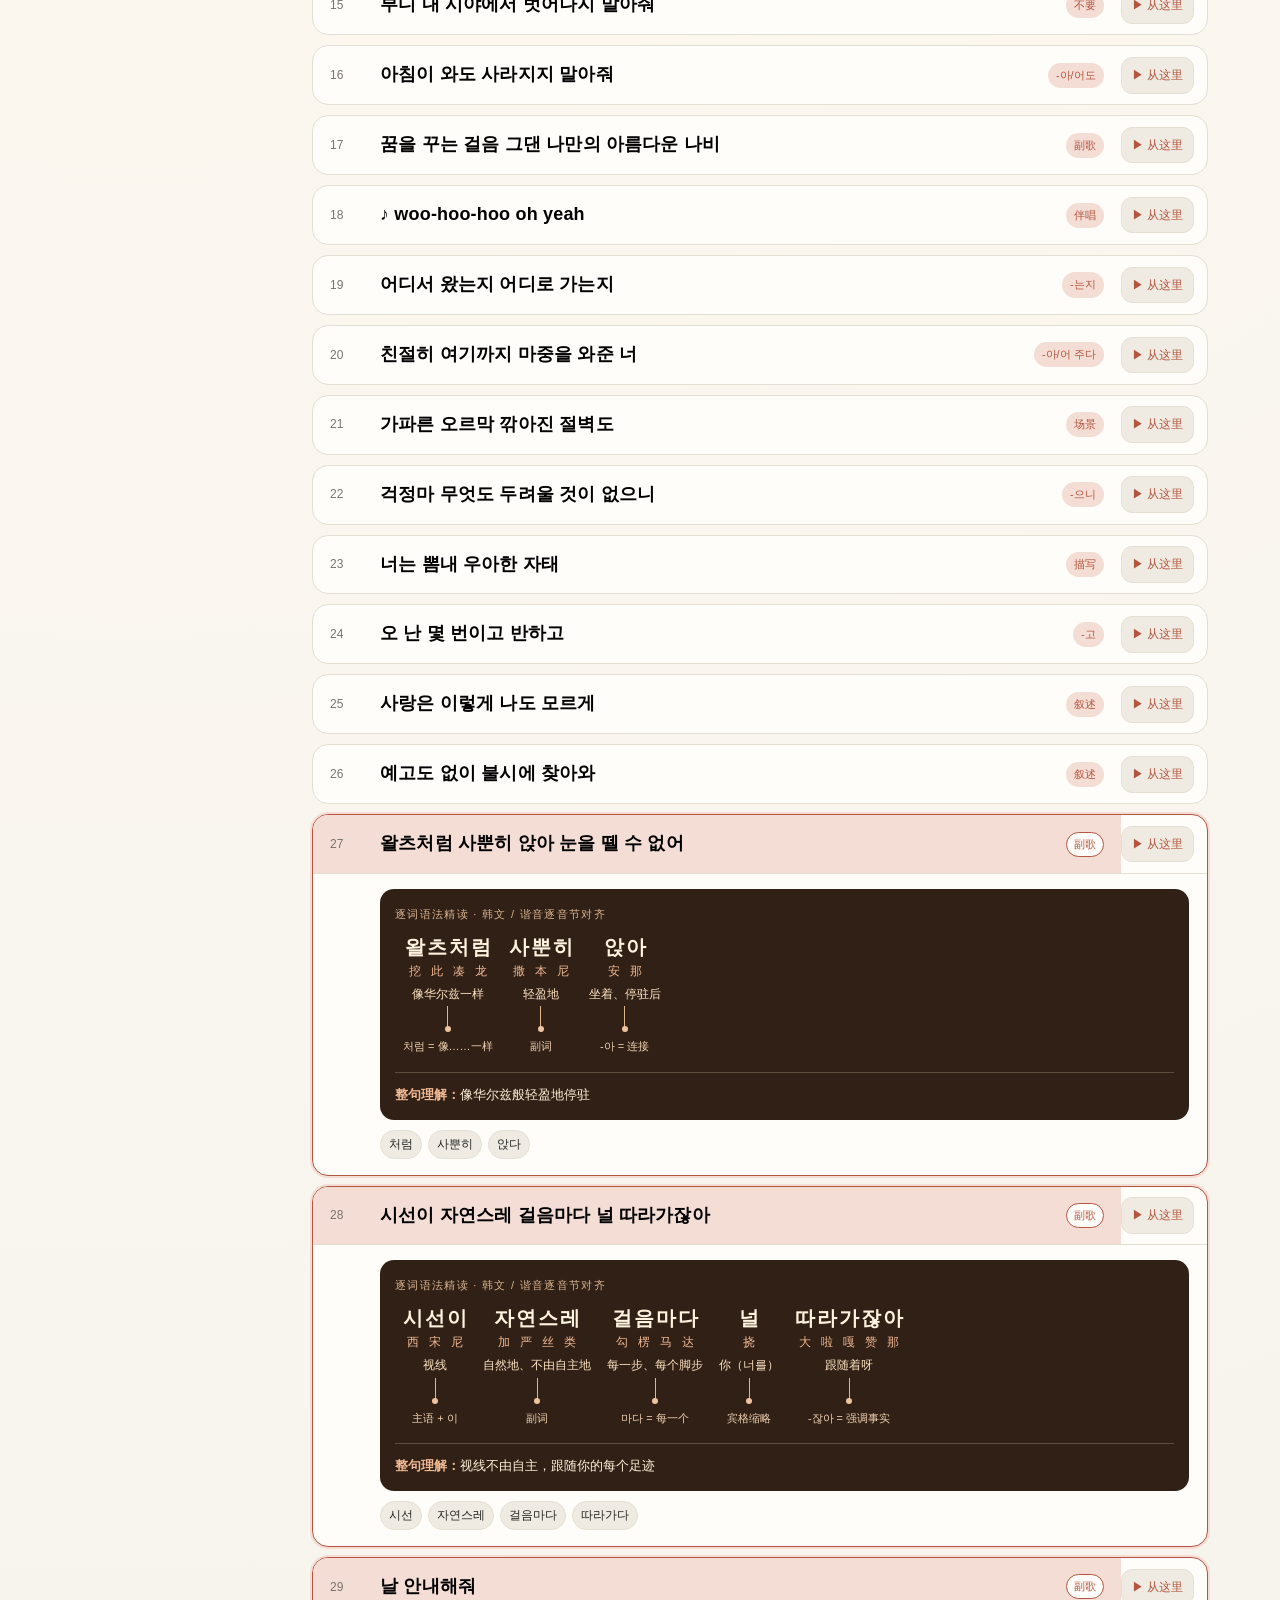
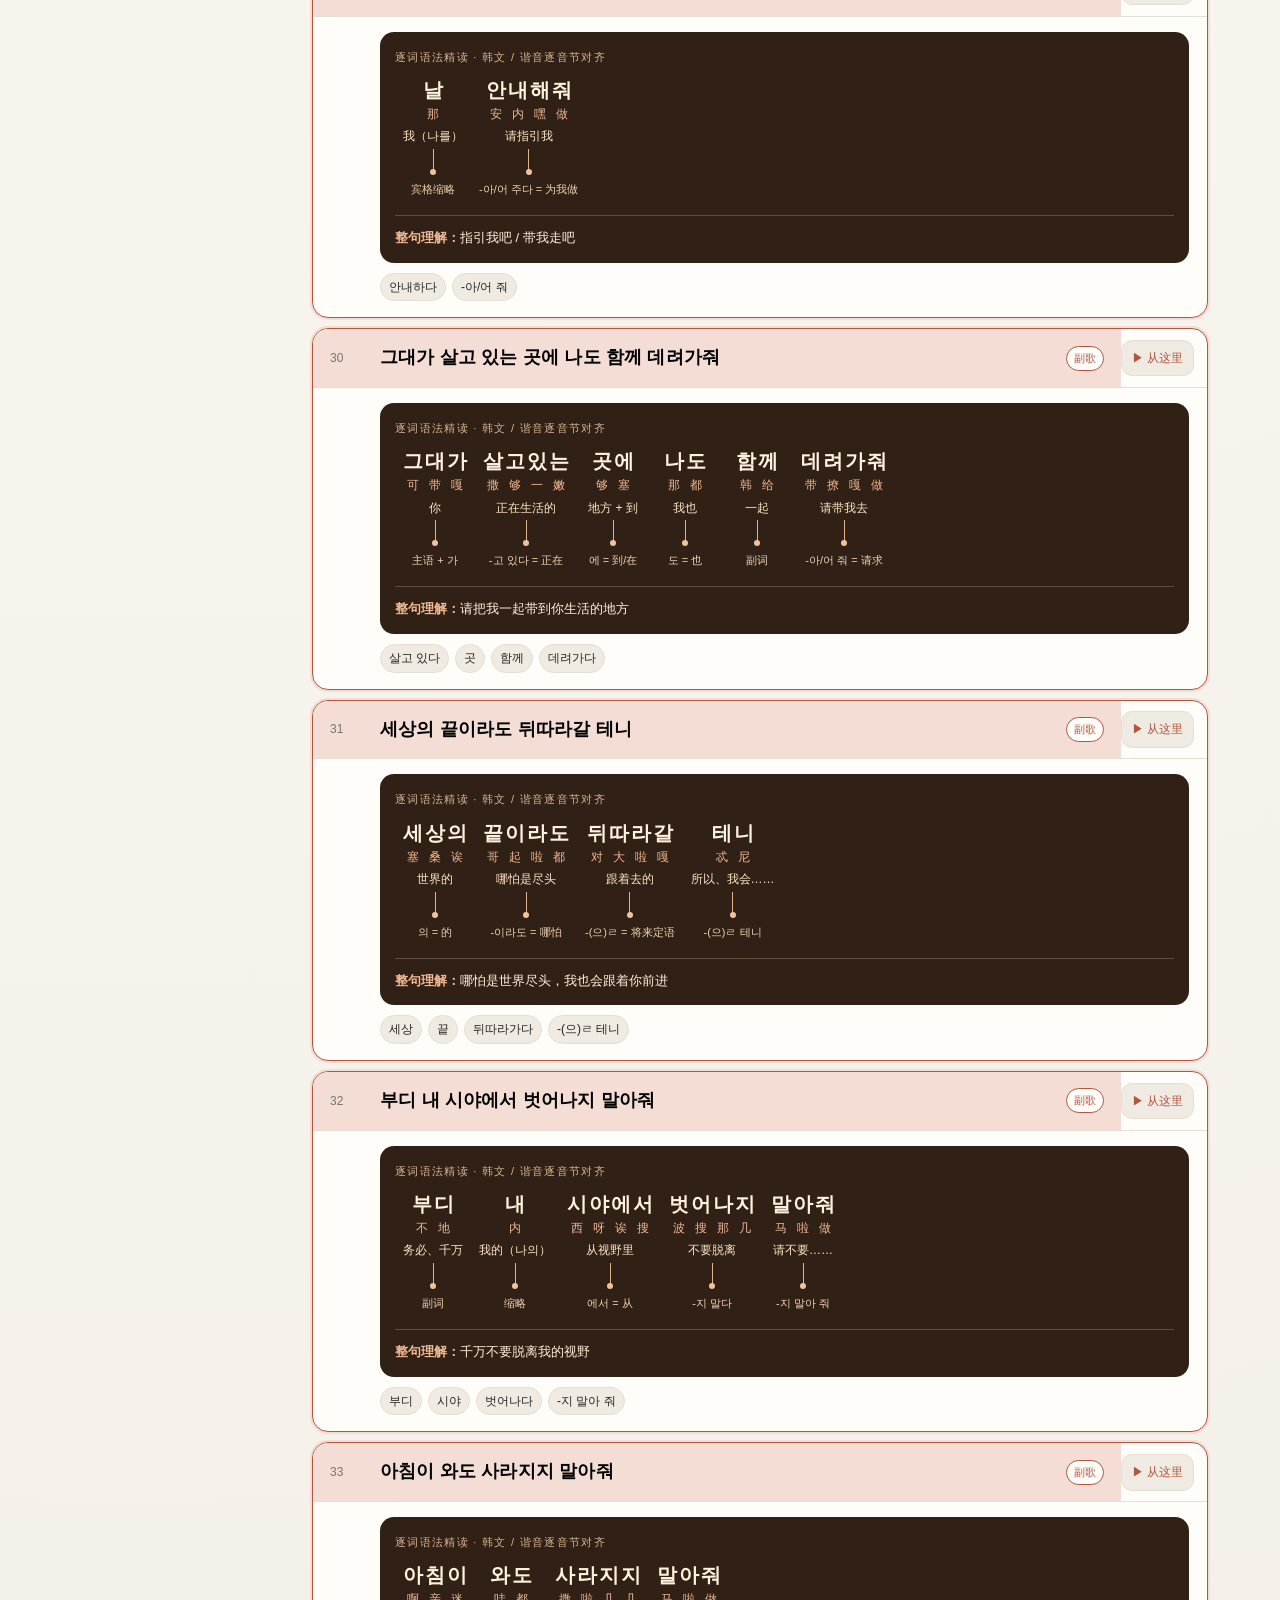
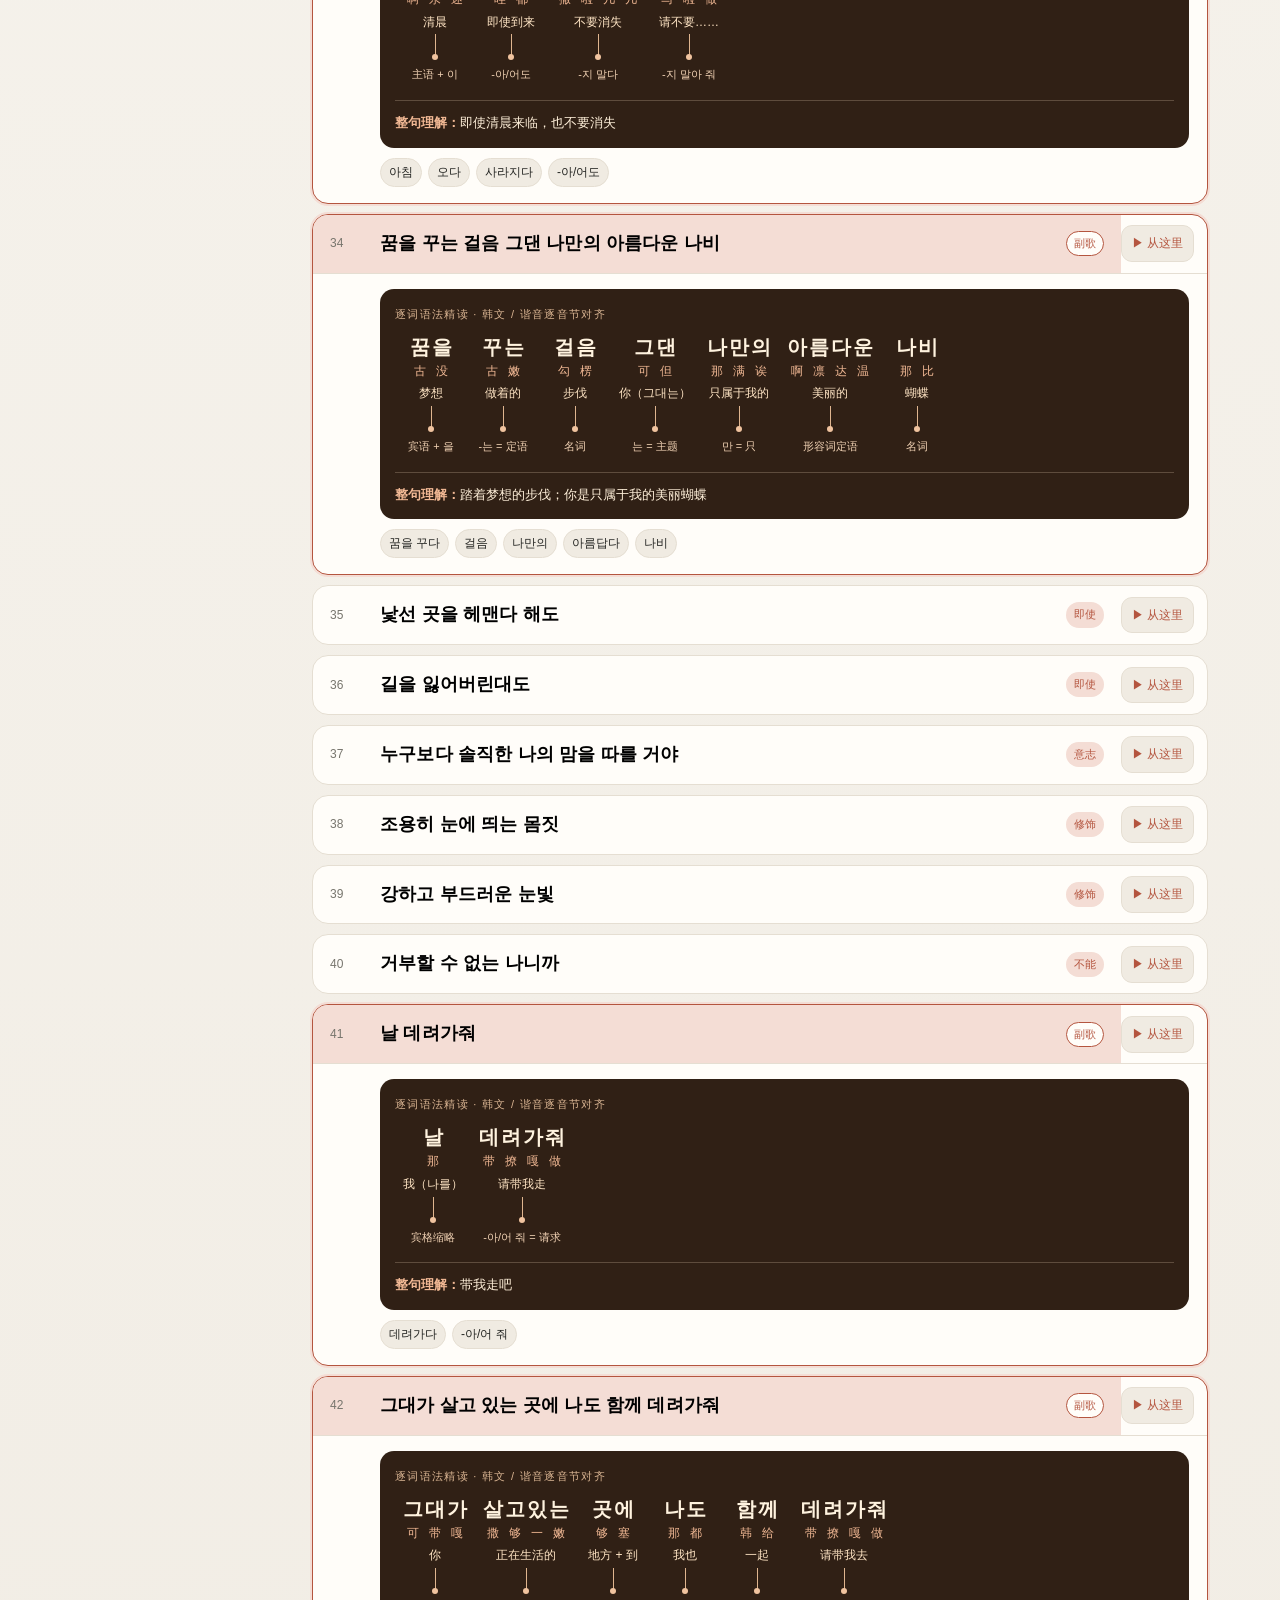
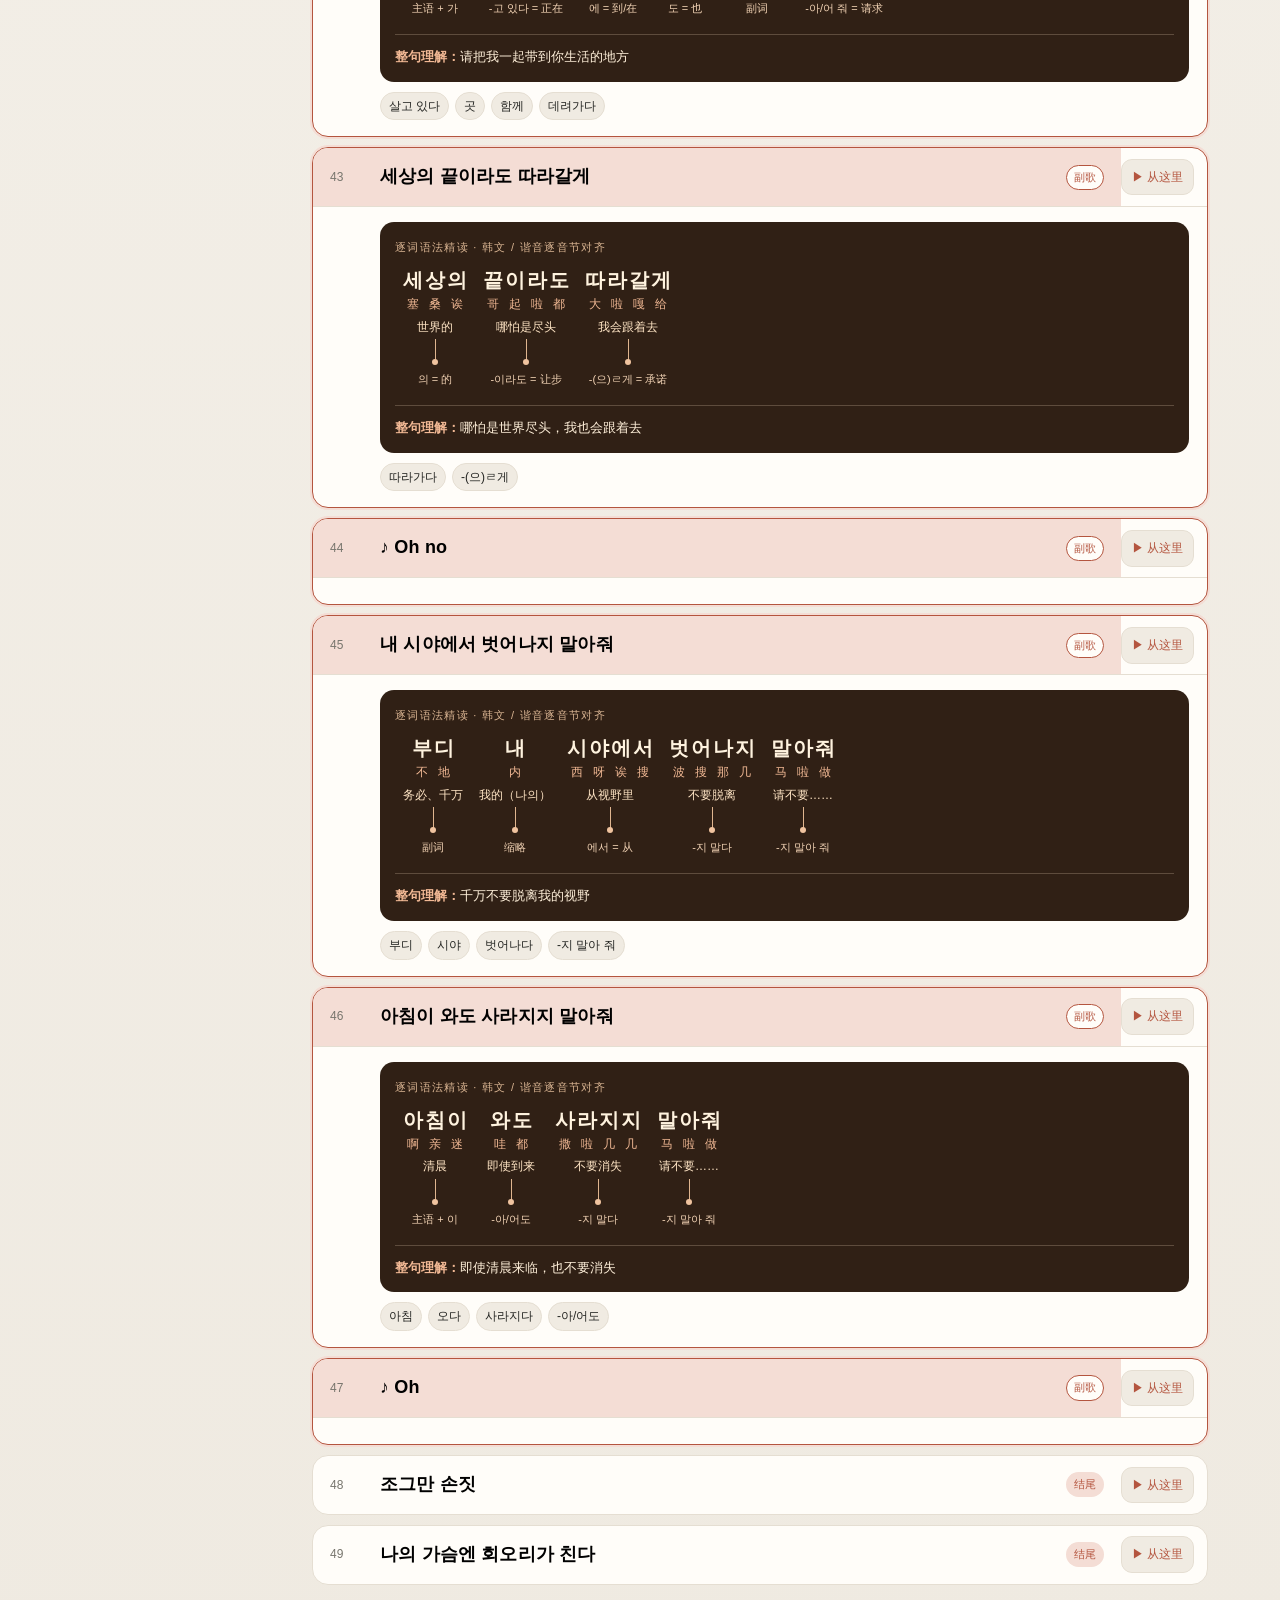
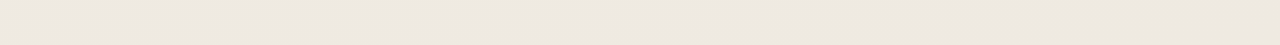
==== commit 7a822f0d: "Remove duplicate line grammar panels" ====
--- a/index.html
+++ b/index.html
@@ -215,7 +215,7 @@
     function stopContinuous(){continuousPlaying=false;singleCue=-1;if(songAudio){songAudio.pause()}setPlayingLine(-1);const btn=$('#continuousBtn');if(btn){btn.textContent='▶ 从头连续播放';btn.classList.remove('primary-btn')}audioStatus.textContent='已暂停；可以拖动进度条，或点击任一句重新开始。'}
     function playCue(index,continuous=false){const c=songCues[index];if(!c)return stopContinuous();if(currentAudio)stopAudio();continuousPlaying=continuous;singleCue=continuous?-1:index;activeCue=index;setPlayingLine(index);statusFor(c,index);if(continuous){const btn=$('#continuousBtn');btn.textContent='■ 停止连续';btn.classList.add('primary-btn')}songAudio.currentTime=c.start+0.02;songAudio.play().catch(()=>toast('请先点击页面中的播放按钮'))}
     function startContinuous(index=0){if(!songCues.length)return;playCue(Math.max(0,index),true)}
-    function renderLyrics(){const q=$('#lyricSearch').value.trim().toLowerCase();const visible=songCues.map((c,index)=>({c,index})).filter(({c})=>!q||cueMatches(c,q));$('#lyricCount').textContent=`${visible.length} / ${songCues.length} 段`;$('#lyricsList').innerHTML=visible.length?visible.map(({c,index})=>{const x=cueSource(c), chorus=!!c.chorus;const detail=Number.isInteger(c.baseId)?renderReadingStrip(c.baseId,x):'';const lineNote=Number.isInteger(c.baseId)&&lineGrammar[c.baseId]?`<div class="line-grammar"><b>本行语法：</b>${lineGrammar[c.baseId]}</div>`:'';return `<article class="lyric ${chorus?'chorus open':''}" data-cue="${index}"><div class="lyric-main-row"><button class="lyric-main" data-lyric="${index}"><span class="lyric-no">${String(index+1).padStart(2,'0')}</span><span class="ko">${c.ko||x.ko}</span><span class="${chorus?'chorus-pill':'lyric-tag'}">${chorus?'副歌':(c.tag||x.tag||'')}</span></button><button class="start-here-btn" data-start="${index}" aria-label="从这句开始连续播放">▶ 从这里</button></div><div class="lyric-detail"><div class="translation">${c.zh||x.zh}</div><div class="phonetic">${c.py||x.py||''}</div>${lineNote}${detail}<div class="mini-words">${(x.words||[]).map(w=>`<button data-word="${w}">${w}</button>`).join('')}</div></div></article>`}).join(''):'<div class="empty">没有找到匹配的歌词。</div>'}
+    function renderLyrics(){const q=$('#lyricSearch').value.trim().toLowerCase();const visible=songCues.map((c,index)=>({c,index})).filter(({c})=>!q||cueMatches(c,q));$('#lyricCount').textContent=`${visible.length} / ${songCues.length} 段`;$('#lyricsList').innerHTML=visible.length?visible.map(({c,index})=>{const x=cueSource(c), chorus=!!c.chorus;const detail=Number.isInteger(c.baseId)?renderReadingStrip(c.baseId,x):'';return `<article class="lyric ${chorus?'chorus open':''}" data-cue="${index}"><div class="lyric-main-row"><button class="lyric-main" data-lyric="${index}"><span class="lyric-no">${String(index+1).padStart(2,'0')}</span><span class="ko">${c.ko||x.ko}</span><span class="${chorus?'chorus-pill':'lyric-tag'}">${chorus?'副歌':(c.tag||x.tag||'')}</span></button><button class="start-here-btn" data-start="${index}" aria-label="从这句开始连续播放">▶ 从这里</button></div><div class="lyric-detail"><div class="translation">${c.zh||x.zh}</div><div class="phonetic">${c.py||x.py||''}</div>${detail}<div class="mini-words">${(x.words||[]).map(w=>`<button data-word="${w}">${w}</button>`).join('')}</div></div></article>`}).join(''):'<div class="empty">没有找到匹配的歌词。</div>'}
     songAudio.addEventListener('timeupdate',()=>{const now=songAudio.currentTime;const current=findCueAt(now);if(current!==-1){activeCue=current;setPlayingLine(current);if(continuousPlaying&&now>=songCues[current].end-.05){playCue(current+1,true)}}else if(!continuousPlaying)setPlayingLine(-1);if(singleCue!==-1&&now>=songCues[singleCue].end-.05){songAudio.pause();setPlayingLine(-1);audioStatus.textContent='本句播放完成；点击其他句子可继续对照。';singleCue=-1}});
     songAudio.addEventListener('ended',()=>{if(continuousPlaying){continuousPlaying=false;setPlayingLine(-1);$('#continuousBtn').textContent='▶ 从头连续播放';$('#continuousBtn').classList.remove('primary-btn');audioStatus.textContent='整首原曲连续播放完成。'}});
     document.addEventListener('keydown',e=>{if(e.code!=='Space'||e.target.closest('input,textarea,select,[contenteditable="true"]'))return;e.preventDefault();if(songAudio.paused){songAudio.play().then(()=>{audioStatus.textContent='继续播放原曲；再次按空格即可暂停。'}).catch(()=>toast('请先点击页面中的播放按钮'))}else{songAudio.pause();audioStatus.textContent='已暂停；再次按空格继续播放。'}});
@@ -290,7 +290,7 @@
     function renderReadingStrip(id,x){if(!breakdowns[id])return '';return `<div class="reading-strip"><div class="reading-strip-title">逐词语法精读 · 韩文 / 谐音逐音节对齐</div><div class="annotation-line">${breakdowns[id].map(s=>`<div class="annotation-word">${alignedSyllables(s[0],s[1])}<div class="annotation-zh">${s[2]}</div><div class="annotation-connector" aria-hidden="true"></div><div class="annotation-grammar">${s[3]}</div></div>`).join('')}</div><div class="reading-translation"><b>整句理解：</b>${x.zh}</div></div>`}
     const grammarLineBases=[1,0,3,4,9,10,11,13,13,14,15,17,24,25];
     const firstCueForBase=baseId=>songCues.findIndex(c=>c.baseId===baseId);
-    function renderGrammar(){const general=grammar.map((x,i)=>`<article class="grammar-card" data-grammar-card="${i}"><div class="grammar-top"><span class="grammar-pattern">${x.pattern}</span><span class="grammar-name">${x.name}</span></div><p>${x.note}</p><div class="grammar-example"><b>${x.example}</b><span>${x.translation}</span></div><div class="grammar-detail"><div class="grammar-detail-block"><b>构成与变形</b><span>${x.form}</span></div><div class="grammar-detail-block"><b>歌词中的作用</b><span>${x.usage}</span></div><div class="grammar-detail-block"><b>容易混淆</b><span>${x.compare}</span></div></div></article>`).join('');const lines=lyrics.map((x,i)=>`<article class="grammar-card" data-grammar-line="${i}"><div class="grammar-top"><span class="grammar-pattern">第 ${String(i+1).padStart(2,'0')} 行</span><span class="grammar-name">${x.ko}</span></div><p>${x.zh}</p>${renderReadingStrip(i,x)}<div class="line-grammar"><b>本行语法：</b>${lineGrammar[i]}</div></article>`).join('');$('#grammarList').innerHTML=general+`<div class="grammar-subhead">整首歌逐行语法覆盖</div>`+lines}
+    function renderGrammar(){const general=grammar.map((x,i)=>`<article class="grammar-card" data-grammar-card="${i}"><div class="grammar-top"><span class="grammar-pattern">${x.pattern}</span><span class="grammar-name">${x.name}</span></div><p>${x.note}</p><div class="grammar-example"><b>${x.example}</b><span>${x.translation}</span></div><div class="grammar-detail"><div class="grammar-detail-block"><b>构成与变形</b><span>${x.form}</span></div><div class="grammar-detail-block"><b>歌词中的作用</b><span>${x.usage}</span></div><div class="grammar-detail-block"><b>容易混淆</b><span>${x.compare}</span></div></div></article>`).join('');const lines=lyrics.map((x,i)=>`<article class="grammar-card" data-grammar-line="${i}"><div class="grammar-top"><span class="grammar-pattern">第 ${String(i+1).padStart(2,'0')} 行</span><span class="grammar-name">${x.ko}</span></div><p>${x.zh}</p>${renderReadingStrip(i,x)}</article>`).join('');$('#grammarList').innerHTML=general+`<div class="grammar-subhead">整首歌逐行语法覆盖</div>`+lines}
     function locateCurrentCue(){if(activeCue<0){toast('请先点击或播放一条歌词');return}$('#lyricSearch').value='';showTab('lyrics');renderLyrics();requestAnimationFrame(()=>{const row=document.querySelector(`.lyric[data-cue="${activeCue}"]`);if(!row)return;row.classList.add('lyric-target');row.scrollIntoView({behavior:'smooth',block:'center'});setTimeout(()=>row.classList.remove('lyric-target'),2200)})}
     floatingLocator.addEventListener('click',locateCurrentCue);
     document.addEventListener('click',e=>{const line=e.target.closest('.lyric-main');if(!line)return;const row=line.closest('.lyric');if(row){activeCue=Number(row.dataset.cue);floatingLocator.classList.add('show')}});
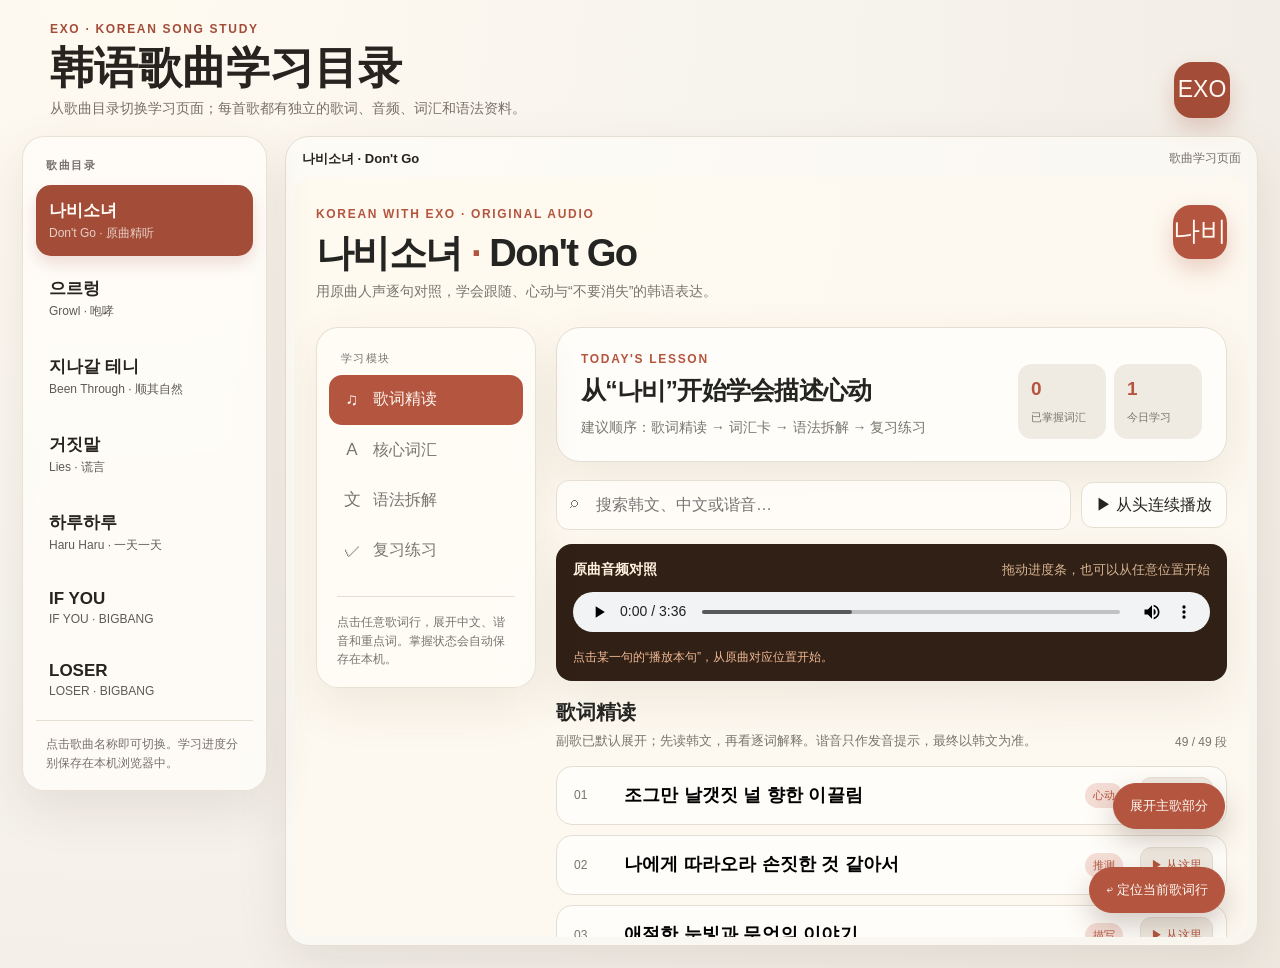
==== commit 3318b835: "Publish multi-song Korean study site" ====
--- a/index.html
+++ b/index.html
@@ -3,298 +3,52 @@
 <head>
   <meta charset="utf-8">
   <meta name="viewport" content="width=device-width, initial-scale=1">
-  <title>나비소녀 · 原曲音频精听版</title>
+  <title>EXO · 韩语歌曲学习目录</title>
   <style>
-    :root{--bg:#f7f4ee;--surface:#fffdf9;--surface-2:#f0ebe2;--text:#242522;--muted:#77756d;--line:#e5ded2;--accent:#b4553f;--accent-soft:#f4ddd5;--green:#4c7b62;--green-soft:#dfece3;--shadow:0 18px 50px rgba(78,53,38,.09)}
-    *{box-sizing:border-box} body{margin:0;background:radial-gradient(circle at 10% 0%,#fffaf0 0,#f7f4ee 42%,#efeae1 100%);color:var(--text);font-family:Inter,"Noto Sans KR","Malgun Gothic","Microsoft YaHei",sans-serif;line-height:1.55}
-    button,input{font:inherit} button{cursor:pointer} .app{max-width:1180px;margin:0 auto;padding:28px 22px 60px}
-    .topbar{display:flex;justify-content:space-between;gap:18px;align-items:flex-start;margin-bottom:24px}.eyebrow{font-size:12px;letter-spacing:.14em;text-transform:uppercase;color:var(--accent);font-weight:700}.brand h1{font-size:clamp(28px,4vw,46px);line-height:1.08;margin:8px 0 8px;letter-spacing:-.04em}.brand p{margin:0;color:var(--muted);font-size:14px}.mark{width:54px;height:54px;border-radius:18px;background:var(--accent);color:#fff9f2;display:grid;place-items:center;font-size:27px;box-shadow:0 10px 22px rgba(180,85,63,.25)}
-    .shell{display:grid;grid-template-columns:220px minmax(0,1fr);gap:20px;align-items:start}.sidebar{position:sticky;top:18px;background:rgba(255,253,249,.72);border:1px solid rgba(229,222,210,.9);border-radius:22px;padding:12px;box-shadow:var(--shadow);backdrop-filter:blur(12px)}.nav-title{padding:10px 12px 8px;font-size:11px;letter-spacing:.12em;text-transform:uppercase;color:var(--muted)}.nav-btn{display:flex;width:100%;align-items:center;gap:10px;border:0;background:transparent;color:var(--muted);padding:12px;border-radius:13px;text-align:left}.nav-btn:hover{background:var(--surface-2);color:var(--text)}.nav-btn.active{background:var(--accent);color:#fffaf4}.nav-icon{width:22px;text-align:center;font-size:17px}.side-note{margin:20px 8px 6px;padding-top:16px;border-top:1px solid var(--line);font-size:12px;color:var(--muted)}
-    .main{min-width:0}.hero{background:var(--surface);border:1px solid var(--line);border-radius:24px;padding:22px 24px;box-shadow:var(--shadow);display:flex;justify-content:space-between;gap:20px;align-items:flex-end;margin-bottom:18px}.hero h2{margin:3px 0 7px;font-size:25px;letter-spacing:-.03em}.hero p{margin:0;color:var(--muted);font-size:14px}.stats{display:flex;gap:8px;flex-wrap:wrap;justify-content:flex-end}.stat{min-width:88px;background:var(--surface-2);border-radius:14px;padding:10px 13px}.stat b{display:block;font-size:19px;color:var(--accent)}.stat span{font-size:11px;color:var(--muted)}
-    .toolbar{display:flex;gap:10px;align-items:center;justify-content:space-between;flex-wrap:wrap;margin:0 0 14px}.search{flex:1 1 220px;position:relative}.search input{width:100%;border:1px solid var(--line);background:rgba(255,253,249,.86);padding:12px 14px 12px 39px;border-radius:13px;outline:none;color:var(--text)}.search input:focus{border-color:var(--accent);box-shadow:0 0 0 3px var(--accent-soft)}.search span{position:absolute;left:14px;top:10px;color:var(--muted)}.soft-btn,.primary-btn{border:1px solid var(--line);border-radius:12px;padding:10px 14px;background:var(--surface);color:var(--text)}.soft-btn:hover{background:var(--surface-2)}.primary-btn{background:var(--accent);border-color:var(--accent);color:#fffaf4}.primary-btn:hover{filter:brightness(.95)}
-    .section{display:none}.section.active{display:block}.section-head{display:flex;justify-content:space-between;gap:16px;align-items:end;margin:5px 0 14px}.section-head h3{margin:0;font-size:20px}.section-head p{margin:3px 0 0;color:var(--muted);font-size:13px}.count{font-size:12px;color:var(--muted);white-space:nowrap}
-    .lyrics{display:grid;gap:10px}.lyric{background:var(--surface);border:1px solid var(--line);border-radius:16px;overflow:hidden}.lyric.chorus{border-color:var(--accent);box-shadow:0 0 0 2px var(--accent-soft)}.lyric-main-row{display:flex;align-items:stretch}.lyric-main{flex:1;width:100%;border:0;background:transparent;text-align:left;display:grid;grid-template-columns:38px minmax(0,1fr) auto;gap:12px;align-items:center;padding:15px 17px}.lyric-main:hover{background:#fff8f3}.lyric.chorus .lyric-main{background:var(--accent-soft)}.lyric-no{font-size:12px;color:var(--muted);font-variant-numeric:tabular-nums}.ko{font-size:18px;font-weight:600;letter-spacing:.01em}.lyric-tag{font-size:11px;color:var(--accent);background:var(--accent-soft);padding:4px 8px;border-radius:999px}.chorus-pill{font-size:11px;color:var(--accent);background:var(--surface);border:1px solid var(--accent);padding:3px 7px;border-radius:999px;white-space:nowrap}.lyric-detail{display:none;padding:0 18px 16px 67px;border-top:1px solid var(--line)}.lyric.open .lyric-detail{display:block}.translation{margin:13px 0 4px;font-size:15px}.phonetic{color:var(--accent);font-size:13px}.line-note{color:var(--muted);font-size:12px;margin-top:6px}.mini-words{display:flex;gap:6px;flex-wrap:wrap;margin-top:10px}.mini-words button{border:1px solid var(--line);background:var(--surface-2);color:var(--text);border-radius:999px;padding:4px 8px;font-size:12px}.mini-words button:hover{border-color:var(--accent);color:var(--accent)}
-    .speak-btn,.start-here-btn{border:1px solid var(--line);background:var(--surface-2);color:var(--accent);border-radius:11px;padding:8px 10px;font-size:12px;white-space:nowrap;align-self:center;margin-right:13px}.speak-btn:hover,.start-here-btn:hover{background:var(--accent-soft);border-color:var(--accent)}.speak-btn.playing{background:var(--green-soft);border-color:var(--green);color:var(--green)}
-    .reading-strip{margin:15px 0 10px;background:#302015;color:#fff3df;border-radius:14px;padding:17px 15px 14px;overflow:hidden}.reading-strip-title{font-size:11px;letter-spacing:.12em;text-transform:uppercase;color:#d9b492;margin-bottom:13px}.annotation-line{display:flex;align-items:flex-start;gap:0;overflow-x:auto;padding-bottom:4px}.annotation-word{flex:0 0 auto;min-width:72px;text-align:center;padding:0 8px;position:relative}.aligned-row{display:flex;justify-content:center;gap:2px}.syllable-cell{display:flex;flex-direction:column;align-items:center;min-width:19px}.syllable-ko{font-size:20px;font-weight:700;line-height:1.15}.syllable-py{font-size:12px;color:#f2b995;line-height:1.3;margin-top:5px;white-space:nowrap}.annotation-zh{font-size:12px;color:#ffe5c5;margin-top:5px;white-space:nowrap}.annotation-connector{height:25px;position:relative;margin:3px auto 0;width:1px;background:#dfb58f}.annotation-connector::after{content:'';position:absolute;width:6px;height:6px;border-radius:50%;background:#f0c39f;bottom:-1px;left:-2.5px}.annotation-grammar{font-size:11px;color:#f1d2b4;line-height:1.35;max-width:110px;margin:8px auto 0}.reading-translation{margin:14px 0 0;padding-top:12px;border-top:1px solid rgba(255,231,205,.22);font-size:13px;line-height:1.6;color:#fff0da}.reading-translation b{color:#f2b995;font-weight:600}.chorus .translation,.chorus .phonetic{display:none}.chorus .breakdown-title,.chorus .breakdown-grid{display:none}
-    .vocab-grid{display:grid;grid-template-columns:repeat(2,minmax(0,1fr));gap:12px}.vocab-card{background:var(--surface);border:1px solid var(--line);border-radius:16px;padding:16px;position:relative}.vocab-card.mastered{background:linear-gradient(135deg,var(--surface),var(--green-soft));border-color:#c8dccf}.word-row{display:flex;justify-content:space-between;gap:10px;align-items:start}.word{font-size:21px;font-weight:700}.pos{font-size:11px;color:var(--accent);background:var(--accent-soft);border-radius:999px;padding:3px 7px}.meaning{margin:7px 0 4px;font-size:15px}.roman{font-size:12px;color:var(--muted)}.example{margin:13px 0 0;padding-top:10px;border-top:1px solid var(--line);font-size:13px}.example b{font-weight:600}.vocab-actions{display:flex;justify-content:space-between;align-items:center;gap:8px;flex-wrap:wrap;margin-top:13px}.master-btn{border:0;background:transparent;color:var(--muted);font-size:12px;padding:5px 0}.master-btn:hover{color:var(--green)}.master-btn.done{color:var(--green)}
-    .grammar-list{display:grid;gap:12px}.grammar-card{background:var(--surface);border:1px solid var(--line);border-radius:17px;padding:18px 20px}.grammar-top{display:flex;gap:10px;align-items:baseline;flex-wrap:wrap}.grammar-pattern{font-size:19px;font-weight:700;color:var(--accent)}.grammar-name{font-size:13px;color:var(--muted)}.grammar-card p{margin:8px 0;color:var(--text);font-size:14px}.grammar-example{background:var(--surface-2);border-radius:12px;padding:10px 12px;margin-top:11px}.grammar-example b{display:block;font-size:16px}.grammar-example span{font-size:13px;color:var(--muted)}.grammar-detail{display:grid;grid-template-columns:repeat(3,minmax(0,1fr));gap:8px;margin-top:12px}.grammar-detail-block{padding:10px 11px;border-left:3px solid var(--accent-soft);background:#fffaf5;border-radius:9px}.grammar-detail-block b{display:block;color:var(--accent);font-size:12px;margin-bottom:3px}.grammar-detail-block span{font-size:12px;line-height:1.55;color:var(--text)}
-    .practice-wrap{display:grid;grid-template-columns:minmax(0,1fr) 230px;gap:16px}.practice-card{background:var(--surface);border:1px solid var(--line);border-radius:22px;padding:26px;box-shadow:var(--shadow);min-height:370px;display:flex;flex-direction:column;justify-content:space-between}.practice-kicker{font-size:12px;color:var(--accent);letter-spacing:.1em;text-transform:uppercase}.practice-question{font-size:clamp(25px,4vw,42px);line-height:1.25;margin:24px 0 8px;font-weight:650;letter-spacing:-.03em}.practice-sub{color:var(--muted);font-size:14px;min-height:25px}.answer{margin-top:20px;padding:14px 16px;background:var(--green-soft);border-radius:13px;display:none}.answer.show{display:block}.answer b{font-size:20px}.practice-actions{display:flex;gap:8px;flex-wrap:wrap}.practice-side{background:var(--surface-2);border-radius:18px;padding:17px}.practice-side h4{margin:0 0 12px}.mode-btn{width:100%;border:1px solid var(--line);background:var(--surface);color:var(--text);text-align:left;border-radius:11px;padding:10px 12px;margin-bottom:8px}.mode-btn.active{border-color:var(--accent);color:var(--accent);background:var(--accent-soft)}.quiz-options{display:grid;gap:9px;margin-top:18px}.quiz-option{border:1px solid var(--line);background:var(--surface);padding:11px 13px;border-radius:11px;text-align:left}.quiz-option:hover{border-color:var(--accent)}.quiz-option.correct{background:var(--green-soft);border-color:var(--green)}.quiz-option.wrong{background:#f7e1dd;border-color:var(--accent)}.grammar-card.grammar-target{border-color:var(--green);box-shadow:0 0 0 3px var(--green-soft)}.lyric.lyric-target{border-color:var(--green);box-shadow:0 0 0 3px var(--green-soft)}.grammar-actions{display:flex;gap:8px;align-items:center;margin-top:13px}.grammar-actions .soft-btn{font-size:12px}.line-grammar{margin-top:13px;padding:12px 14px;background:#fffaf5;border-left:3px solid var(--accent-soft);border-radius:10px;font-size:13px;line-height:1.65}.line-grammar b{color:var(--accent);margin-right:5px}.grammar-subhead{grid-column:1/-1;padding:8px 2px 0;color:var(--accent);font-size:13px;font-weight:700}
-    .empty{padding:34px;text-align:center;background:var(--surface);border:1px dashed var(--line);border-radius:16px;color:var(--muted)}.toast{position:fixed;right:22px;bottom:22px;background:var(--text);color:#fffaf4;padding:11px 15px;border-radius:12px;opacity:0;transform:translateY(10px);pointer-events:none;transition:.22s;box-shadow:var(--shadow);font-size:13px}.toast.show{opacity:1;transform:translateY(0)}
-    .lyric.is-playing{border-color:var(--green);box-shadow:0 0 0 2px var(--green-soft)}.lyric.is-playing .lyric-main{background:var(--green-soft)}
-    .original-player{margin:0 0 16px;background:#302015;color:#fff3df;border-radius:16px;padding:15px 17px;box-shadow:var(--shadow)}.original-player-top{display:flex;justify-content:space-between;gap:12px;align-items:center;flex-wrap:wrap}.original-player strong{font-size:14px}.original-player small{color:#d9b492}.original-player audio{width:100%;margin-top:11px;height:40px}.audio-status{font-size:12px;color:#f2b995;margin-top:8px;min-height:18px}
-    .floating-locator{position:fixed;right:24px;bottom:24px;z-index:20;border:1px solid var(--accent);background:var(--accent);color:#fffaf4;border-radius:999px;padding:12px 16px;box-shadow:0 12px 28px rgba(78,53,38,.25);font-size:13px;display:none}.floating-locator.show{display:block}.floating-locator:hover{filter:brightness(.95);transform:translateY(-1px)}
-    @media(max-width:760px){.app{padding:20px 14px 40px}.topbar{margin-bottom:18px}.shell{display:block}.sidebar{position:static;display:flex;gap:5px;overflow:auto;margin-bottom:14px;padding:7px}.nav-title,.side-note{display:none}.nav-btn{width:auto;flex:0 0 auto;padding:9px 11px;white-space:nowrap}.nav-icon{display:none}.hero{display:block;padding:20px}.stats{justify-content:flex-start;margin-top:16px}.stat{min-width:78px}.practice-wrap{grid-template-columns:1fr}.practice-side{order:-1}.vocab-grid{grid-template-columns:1fr}.grammar-detail{grid-template-columns:1fr}.lyric-main{grid-template-columns:28px minmax(0,1fr);gap:8px;padding:13px}.lyric-tag{grid-column:2;justify-self:start}.lyric-detail{padding-left:48px}.ko{font-size:17px}.speak-btn,.start-here-btn{margin-right:5px;padding:7px 6px;font-size:11px}.practice-card{min-height:360px;padding:21px}.practice-question{margin-top:18px}}
-    @media(prefers-reduced-motion:reduce){*{scroll-behavior:auto!important;transition:none!important}}
+    :root{--bg:#f7f4ee;--surface:#fffdf9;--surface2:#f0ebe2;--text:#27231f;--muted:#777069;--line:#e5ded2;--accent:#a34d39;--accent2:#f3ddd4;--shadow:0 18px 50px rgba(78,53,38,.10)}
+    *{box-sizing:border-box}html,body{margin:0;min-height:100%;background:radial-gradient(circle at 10% 0%,#fffaf0 0,#f7f4ee 42%,#efeae1 100%);color:var(--text);font-family:Inter,"Noto Sans KR","Malgun Gothic","Microsoft YaHei",sans-serif}body{padding:22px}.library{max-width:1320px;margin:0 auto}.library-top{display:flex;justify-content:space-between;align-items:flex-end;gap:18px;margin:0 auto 18px;max-width:1180px}.eyebrow{font-size:12px;letter-spacing:.14em;text-transform:uppercase;color:var(--accent);font-weight:700}.library h1{font-size:clamp(28px,4vw,44px);line-height:1.08;margin:8px 0}.library-top p{margin:0;color:var(--muted);font-size:14px}.mark{width:56px;height:56px;border-radius:18px;background:var(--accent);color:#fff9f2;display:grid;place-items:center;font-size:23px;box-shadow:0 10px 22px rgba(163,77,57,.25)}.library-shell{display:grid;grid-template-columns:245px minmax(0,1fr);gap:18px;align-items:start;max-width:1320px;margin:0 auto}.directory{position:sticky;top:18px;background:rgba(255,253,249,.82);border:1px solid rgba(229,222,210,.9);border-radius:22px;padding:13px;box-shadow:var(--shadow);backdrop-filter:blur(12px)}.directory-title{padding:8px 10px 12px;font-size:11px;letter-spacing:.14em;text-transform:uppercase;color:var(--muted);font-weight:700}.song-btn{display:block;width:100%;border:1px solid transparent;background:transparent;color:var(--text);text-align:left;border-radius:15px;padding:13px 12px;margin-bottom:7px}.song-btn:hover{background:var(--surface2)}.song-btn.active{background:var(--accent);color:#fffaf4;box-shadow:0 8px 16px rgba(163,77,57,.18)}.song-title{font-size:17px;font-weight:700}.song-sub{font-size:12px;margin-top:3px;opacity:.75}.directory-note{border-top:1px solid var(--line);padding:14px 10px 3px;margin-top:8px;color:var(--muted);font-size:12px;line-height:1.65}.viewer{min-width:0;background:rgba(255,253,249,.62);border:1px solid var(--line);border-radius:24px;padding:8px;box-shadow:var(--shadow)}.viewer-head{display:flex;justify-content:space-between;align-items:center;gap:12px;padding:5px 8px 9px;color:var(--muted);font-size:12px}.viewer-head strong{color:var(--text);font-size:13px}.song-frame{display:block;width:100%;height:calc(100vh - 142px);min-height:760px;border:0;border-radius:18px;background:var(--bg)}.loading{padding:36px;text-align:center;color:var(--muted)}
+    @media(max-width:820px){body{padding:12px}.library-top{align-items:flex-start}.library-shell{display:block}.directory{position:static;margin-bottom:12px;display:flex;align-items:stretch;gap:7px;overflow:auto;padding:8px}.directory-title,.directory-note{display:none}.song-btn{min-width:205px;margin:0;padding:10px}.song-title{font-size:15px}.viewer{padding:5px}.viewer-head{padding:5px 6px 8px}.song-frame{height:calc(100vh - 192px);min-height:720px}}
   </style>
 </head>
 <body>
-  <div class="app" id="app">
-    <header class="topbar">
-      <div class="brand"><div class="eyebrow">Korean with EXO · Original Audio</div><h1>나비소녀 <span style="color:var(--accent)">·</span> Don't Go</h1><p>用原曲人声逐句对照，学会跟随、心动与“不要消失”的韩语表达。</p></div>
-      <div class="mark" aria-hidden="true">나비</div>
-    </header>
-    <div class="shell">
-      <aside class="sidebar" aria-label="学习模块">
-        <div class="nav-title">学习模块</div>
-        <button class="nav-btn active" data-tab="lyrics"><span class="nav-icon">♫</span>歌词精读</button>
-        <button class="nav-btn" data-tab="vocab"><span class="nav-icon">A</span>核心词汇</button>
-        <button class="nav-btn" data-tab="grammar"><span class="nav-icon">文</span>语法拆解</button>
-        <button class="nav-btn" data-tab="practice"><span class="nav-icon">✓</span>复习练习</button>
-        <div class="side-note">点击任意歌词行，展开中文、谐音和重点词。掌握状态会自动保存在本机。</div>
-      </aside>
-      <main class="main">
-        <section class="hero">
-          <div><div class="eyebrow">Today's lesson</div><h2>从“나비”开始学会描述心动</h2><p>建议顺序：歌词精读 → 词汇卡 → 语法拆解 → 复习练习</p></div>
-          <div class="stats"><div class="stat"><b id="masteredCount">0</b><span>已掌握词汇</span></div><div class="stat"><b id="streakCount">1</b><span>今日学习</span></div></div>
-        </section>
-
-        <section class="section active" id="lyricsSection">
-          <div class="toolbar"><div class="search"><span>⌕</span><input id="lyricSearch" placeholder="搜索韩文、中文或谐音…" aria-label="搜索歌词"></div><button class="soft-btn" id="continuousBtn">▶ 从头连续播放</button><button class="soft-btn" id="expandAll">全部展开</button></div>
-          <div class="original-player"><div class="original-player-top"><strong>原曲音频对照</strong><small>拖动进度条，也可以从任意位置开始</small></div><audio id="songAudio" controls preload="metadata" src="audio/song-original.mp3"></audio><div class="audio-status" id="audioStatus">点击某一句的“播放本句”，从原曲对应位置开始。</div></div>
-          <div class="section-head"><div><h3>歌词精读</h3><p>副歌已默认展开；先读韩文，再看逐词解释。谐音只作发音提示，最终以韩文为准。</p></div><div class="count" id="lyricCount"></div></div>
-          <div class="lyrics" id="lyricsList"></div>
-        </section>
-
-        <section class="section" id="vocabSection">
-          <div class="toolbar"><div class="search"><span>⌕</span><input id="vocabSearch" placeholder="搜索词汇或中文释义…" aria-label="搜索词汇"></div><button class="soft-btn" id="showUnmastered">只看未掌握</button></div>
-          <div class="section-head"><div><h3>核心词汇</h3><p>把歌词里的高频动作、情绪和连接表达放进记忆卡。</p></div><div class="count" id="vocabCount"></div></div>
-          <div class="vocab-grid" id="vocabList"></div>
-        </section>
-
-        <section class="section" id="grammarSection">
-          <div class="section-head"><div><h3>语法拆解</h3><p>每个语法点都连接到歌词中的真实句子。</p></div><div class="count">14 个重点</div></div>
-          <div class="grammar-list" id="grammarList"></div>
-        </section>
-
-        <section class="section" id="practiceSection">
-          <div class="section-head"><div><h3>复习练习</h3><p>先自己回忆，再点击显示答案。选择题会即时反馈。</p></div><div class="count" id="practiceCount"></div></div>
-          <div class="practice-wrap">
-            <div class="practice-card" id="practiceCard"></div>
-            <aside class="practice-side"><h4>练习模式</h4><button class="mode-btn active" data-mode="flash">词汇闪卡<small> · 看韩文回忆中文</small></button><button class="mode-btn" data-mode="quiz">选择题<small> · 辨认正确含义</small></button><p class="line-note">当前练习范围：本歌核心词汇。掌握后仍会偶尔复习，帮助长期记忆。</p></aside>
-          </div>
-        </section>
-      </main>
+  <div class="library">
+    <header class="library-top"><div><div class="eyebrow">EXO · Korean Song Study</div><h1>韩语歌曲学习目录</h1><p>从歌曲目录切换学习页面；每首歌都有独立的歌词、音频、词汇和语法资料。</p></div><div class="mark" aria-hidden="true">EXO</div></header>
+    <div class="library-shell">
+      <nav class="directory" aria-label="歌曲目录"><div class="directory-title">歌曲目录</div><button class="song-btn active" data-song="dont-go"><div class="song-title">나비소녀</div><div class="song-sub">Don't Go · 原曲精听</div></button><button class="song-btn" data-song="growl"><div class="song-title">으르렁</div><div class="song-sub">Growl · 咆哮</div></button><div class="directory-note">点击歌曲名称即可切换。学习进度分别保存在本机浏览器中。</div></nav>
+      <main class="viewer"><div class="viewer-head"><strong id="currentSong">나비소녀 · Don't Go</strong><span>歌曲学习页面</span></div><iframe class="song-frame" id="songFrame" title="歌曲学习页面" src="app-original-audio/index.html"></iframe><div class="loading" id="loading" hidden>正在切换歌曲……</div></main>
     </div>
   </div>
-  <div class="toast" id="toast" role="status" aria-live="polite"></div>
-  <button class="floating-locator" id="floatingLocator" type="button">↩ 定位当前歌词行</button>
   <script>
-    const lyrics = [
-      {ko:'조그만 날갯짓 널 향한 이끌림', zh:'扇动小小的蝶翼；你对我的吸引力', py:'走可满 那给几 挠 hiang韩 一个林', tag:'心动', words:['날갯짓','이끌림']},
-      {ko:'나에게 따라오라 손짓한 것 같아서', zh:'像是在招手，呼唤我跟你一起走', py:'那诶给 大啦哦啦 宋几摊 扣 卡他搜', tag:'推测', words:['따라오다','손짓하다','것 같다']},
-      {ko:'애절한 눈빛과 무언의 이야기', zh:'哀切的眼神和无言的故事', py:'诶草蓝 努比刮 木翁内 一呀gi', tag:'描写', words:['애절하다','눈빛','무언']},
-      {ko:'가슴에 회오리가 몰아치던 그날 밤', zh:'心中刮起旋风的那个晚上', py:'嘎森没 会哦里嘎 莫啦气东 可那 半', tag:'回忆', words:['가슴','회오리','몰아치다']},
-      {ko:'오묘한 그대의 모습에 넋을 놓고', zh:'为你奇妙神秘的身影失了魂魄', py:'哦妙韩 可带诶 莫丝呗 闹给 喏够', tag:'-고', words:['오묘하다','모습','넋을 놓다']},
-      {ko:'하나뿐인 영혼을 뺏기고', zh:'唯一的灵魂被夺走', py:'哈那本宁 泳红内 背gi够', tag:'被动感', words:['하나뿐인','영혼','뺏기다']},
-      {ko:'그대의 몸짓에 완전히 취해서', zh:'完全沉醉于你的身影', py:'可带诶 蒙几塞 完从尼 催嘿搜', tag:'-아서', words:['몸짓','완전히','취하다']},
-      {ko:'숨 쉬는 것조차 잊어버린 나인데', zh:'连呼吸都遗忘的我', py:'宋 嘘嫩 扣走恰 一走剖林 那因带', tag:'-조차', words:['숨 쉬다','것조차','잊어버리다']},
-      {ko:'왈츠처럼 사뿐히 앉아', zh:'像华尔兹般轻盈地停驻', py:'挖此凑龙 撒本尼 安那', tag:'比喻', words:['처럼','사뿐히','앉다']},
-      {ko:'눈을 뗄 수 없어', zh:'无法把视线从你身上移开', py:'努内 得 苏 欧扫', tag:'不能', words:['눈을 떼다','-(으)ㄹ 수 없다']},
-      {ko:'시선이 자연스레 걸음마다 널 따라가잖아', zh:'视线不由自主，跟随你的每个足迹', py:'西宋尼 加严丝类 勾楞吗他 挠 大啦嘎赞那', tag:'-잖아', words:['시선','자연스레','걸음마다','따라가다']},
-      {ko:'날 안내해줘', zh:'指引我吧 / 带我走吧', py:'那 安内嘿做', tag:'请求', words:['안내하다','-아/어 줘']},
-      {ko:'그대가 살고 있는 곳에 나도 함께 데려가줘', zh:'请把我一起带到你生活的地方', py:'可带嘎 撒够 一嫩 够塞 那都 韩给 带撩嘎做', tag:'请求', words:['살고 있다','곳','함께','데려가다']},
-      {ko:'세상의 끝이라도 뒤따라갈 테니', zh:'哪怕是世界尽头，我也会跟着你前进', py:'塞桑诶 哥起啦都 对大啦嘎 忒尼', tag:'-라도 / -테니', words:['세상','끝','뒤따라가다','-(으)ㄹ 테니']},
-      {ko:'부디 내 시야에서 벗어나지 말아줘', zh:'千万不要脱离我的视野', py:'不地 内 西呀诶搜 波搜那几 马啦做', tag:'不要', words:['부디','시야','벗어나다','-지 말아 줘']},
-      {ko:'아침이 와도 사라지지 말아줘', zh:'即使清晨来临，也不要消失', py:'啊亲迷 哇都 撒啦几几 马啦做', tag:'-아/어도', words:['아침','오다','사라지다','-아/어도']},
-      {ko:'꿈을 꾸는 걸음 그댄 나만의 아름다운 나비', zh:'踏着梦想的步伐；你是只属于我的美丽蝴蝶', py:'古没 古嫩 勾楞 / 可但 那满内 啊楞他温 那比', tag:'副歌', words:['꿈을 꾸다','걸음','나만의','아름답다','나비']},
-      {ko:'어디서 왔는지 어디로 가는지', zh:'不知从何而来、要往何处去', py:'哦地搜 哇嫩几 哦地咯 嘎嫩几', tag:'-는지', words:['어디서','오다','어디로','가다','-는지']},
-      {ko:'친절히 여기까지 마중을 와준 너', zh:'贴心地到这里来迎接我的你', py:'亲草里 哟gi嘎几 吗中额 哇君 挠', tag:'-아/어 주다', words:['친절히','여기까지','마중','와주다']},
-      {ko:'가파른 오르막 깎아진 절벽도', zh:'即便是崎岖险峻的悬崖峭壁', py:'嘎帕楞 哦了吗 嘎嘎进 草表都', tag:'场景', words:['가파르다','오르막','절벽']},
-      {ko:'걱정마 무엇도 두려울 것이 없으니', zh:'别担心，什么可怕的事都不会发生', py:'勾从吗 木哦都 度撩乌 扣西 欧丝尼', tag:'-으니', words:['걱정하다','무엇도','두렵다','것이 없다']},
-      {ko:'너는 뽐내 우아한 자태', zh:'你展示着独一无二的优雅姿态', py:'挠嫩 嘣内 乌啊韩 加忒', tag:'描写', words:['뽐내다','우아하다','자태']},
-      {ko:'오 난 몇 번이고 반하고', zh:'不管多少次，我都会为你入迷', py:'哦 南 苗 嘣尼够 半那够', tag:'-고', words:['몇 번이고','반하다']},
-      {ko:'사랑은 이렇게 나도 모르게 예고도 없이 불시에 찾아와', zh:'爱情就这样，在不知不觉间毫无征兆地突然降临', py:'撒朗恩 一漏给 那都 莫了给 / 耶够都 欧西 不西诶 恰加哇', tag:'叙述', words:['나도 모르게','예고','불시에','찾아오다']},
-      {ko:'낯선 곳을 헤맨다 해도 길을 잃어버린대도', zh:'即使在陌生的地方徘徊，即使迷失方向', py:'那宋 够丝 嘿们他 嘿都 / gil了 一咯剖林带都', tag:'即使', words:['낯설다','헤매다','길을 잃다','-ㄴ대도']},
-      {ko:'누구보다 솔직한 나의 맘을 따를 거야', zh:'也要跟随我那比谁都真挚的心', py:'努谷啵他 嗖几看 那诶 满没 大了勾呀', tag:'意志', words:['누구보다','솔직하다','마음','따르다','-(으)ㄹ 거야']},
-      {ko:'조용히 눈에 띄는 몸짓 강하고 부드러운 눈빛', zh:'静静跃入视野的身影；强大又温柔的目光', py:'走用hi 努内 第嫩 蒙几 / 康哈够 不的漏温 努比', tag:'修饰', words:['조용히','눈에 띄다','강하다','부드럽다']},
-      {ko:'거부할 수 없는 나니까', zh:'因为我根本无法拒绝', py:'勾不哈 苏 欧嫩 那尼嘎', tag:'不能', words:['거부하다','-(으)ㄹ 수 없다','-(이)니까']},
-      {ko:'날 데려가줘', zh:'带我走吧', py:'那 带撩嘎做', tag:'请求', words:['데려가다','-아/어 줘']},
-      {ko:'세상의 끝이라도 따라갈게', zh:'哪怕是世界尽头，我也会跟着去', py:'塞桑诶 哥起啦都 大啦嘎给', tag:'-ㄹ게', words:['따라가다','-(으)ㄹ게']},
-      {ko:'조그마한 손짓 나의 가슴엔 회오리가 친다', zh:'一个小小的举动，在我心里刮起旋风', py:'走可吗韩 宋几 / 那诶 嘎森们 会哦里嘎 亲他', tag:'结尾', words:['조그마하다','손짓','가슴','회오리','치다']}
-    ];
-    const vocab = [
-      ['나비','蝴蝶','名词','nabi','그댄 나만의 아름다운 나비'],['날갯짓','翅膀的扇动、振翅','名词','nal-gaet-jit','조그만 날갯짓'],['이끌림','吸引力、被吸引的感觉','名词','i-kkeul-lim','널 향한 이끌림'],['손짓하다','招手；用手势示意','动词','son-jit-ha-da','손짓한 것 같아서'],['애절하다','哀切、恳切','形容词','ae-jeol-ha-da','애절한 눈빛'],['눈빛','眼神、目光','名词','nun-bit','강하고 부드러운 눈빛'],['회오리','旋风、涡流','名词','hoe-o-ri','가슴에 회오리가'],['몰아치다','猛烈袭来；席卷','动词','mol-a-chi-da','회오리가 몰아치던'],['오묘하다','奇妙而神秘','形容词','o-myo-ha-da','오묘한 그대의 모습'],['넋을 놓다','失神、失魂落魄','惯用语','neok-seul noh-da','넋을 놓고'],['뺏기다','被夺走、被抢走','动词','ppaet-gi-da','영혼을 뺏기고'],['취하다','沉醉；陶醉','动词','chwi-ha-da','완전히 취해서'],['숨 쉬다','呼吸','动词','sum swi-da','숨 쉬는 것조차'],['사뿐히','轻盈地、轻轻地','副词','sa-ppun-hi','사뿐히 앉아'],['시선','视线、目光','名词','si-seon','시선이 자연스레'],['자연스레','自然地、不由自主地','副词','ja-yeon-seu-re','자연스레 따라가잖아'],['따라가다','跟随、跟着去','动词','tta-ra-ga-da','널 따라가잖아'],['안내하다','引导、指引','动词','an-nae-ha-da','날 안내해줘'],['데려가다','带某人一起去','动词','de-ryeo-ga-da','나도 함께 데려가줘'],['뒤따라가다','跟在后面走、跟随前进','动词','dwi-tta-ra-ga-da','뒤따라갈 테니'],['부디','务必、千万、请','副词','bu-di','부디 내 시야에서'],['벗어나다','脱离、离开、摆脱','动词','beot-eo-na-da','벗어나지 말아줘'],['사라지다','消失','动词','sa-ra-ji-da','사라지지 말아줘'],['낯설다','陌生、不熟悉','形容词','nat-seol-da','낯선 곳'],['헤매다','徘徊、迷路','动词','he-mae-da','낯선 곳을 헤맨다'],['솔직하다','坦率、真挚','形容词','sol-jik-ha-da','솔직한 나의 맘'],['거부하다','拒绝','动词','geo-bu-ha-da','거부할 수 없는'],['자태','姿态、风姿','名词','ja-tae','우아한 자태'],['반하다','迷上、为之倾倒','动词','ban-ha-da','몇 번이고 반하고'],['불시에','突然地、出其不意地','副词','bul-si-e','불시에 찾아와'],['마중','迎接、接人','名词','ma-jung','마중을 와준 너'],['눈에 띄다','显眼；映入眼帘','惯用语','nun-e ttwi-da','눈에 띄는 몸짓']
-    ].map((x,i)=>({id:i,word:x[0],meaning:x[1],pos:x[2],roman:x[3],example:x[4]}));
-    const grammar = [
-      {pattern:'-ㄴ/은 것 같다',name:'好像……；似乎……',example:'손짓한 것 같아서',translation:'像是在招手，所以……',note:'说话人根据看到的动作作出不确定判断。손짓하다 → 손짓한（过去定语）+ 것 같다；-아서 把“好像……”和后文连接起来。',form:'动词过去时定语 + 것 같다：손짓하다 → 손짓한 것 같다。',usage:'这里不是断言“确实招手”，而是“看起来像是在招手”，语气留有余地。',compare:'现在：-는 것 같다（好像正在……）；将来：-(으)ㄹ 것 같다（好像会……）。'},
-      {pattern:'N을/를 향한',name:'面向……；朝向……的',example:'널 향한 이끌림',translation:'朝向你的吸引力',note:'향하다 是“朝向”，향한 是它的过去定语形式，用来修饰后面的名词。널 是 너를 的缩略。',form:'目标 + 을/를 향하다 → 목표를 향한 + 名词。',usage:'널 향한 不是完整句子，而是“朝向你的……”这一名词短语。',compare:'널 향해（朝向你，副词用法）；널 향한 이끌림（朝向你的吸引力，定语用法）。'},
-      {pattern:'N에 / N에서',name:'在……；到……；从……',example:'가슴에 / 내 시야에서',translation:'在心中 / 从我的视野里',note:'에 表示位置、落点或目的地；에서 表示动作发生的场所，也可表示离开的范围。',form:'场所 + 에：在/到那里；场所 + 에서：在那儿做/从那里离开。',usage:'가슴에 회오리가 치다 是“心里刮起旋风”；시야에서 벗어나다 是“脱离视野”。',compare:'학교에 가다（去学校）；학교에서 공부하다（在学校学习）。'},
-      {pattern:'-고',name:'并且；然后；做完……后',example:'넋을 놓고 / 뺏기고',translation:'失神，然后…… / 被夺走后……',note:'歌词里连接连续状态或动作。前后主语通常相同，具体关系要看上下文。',form:'动词/形容词词干 + -고；넋을 놓다 → 넋을 놓고。',usage:'넋을 놓고 后面接 뺏기고，形成“失神着，灵魂又被夺走”的连续画面。',compare:'-고 主要是并列/连接；-아서/어서 更明确地表示原因或先后。'},
-      {pattern:'-(으)ㄹ 수 없다',name:'不能……；无法……',example:'눈을 뗄 수 없어',translation:'无法移开视线',note:'字面是“没有做某事的可能/办法”。눈을 떼다 是“把目光移开”，所以整句是“无法把目光移开”。',form:'动词 + -(으)ㄹ 수 있다/없다；有收音用 을，无收音用 ㄹ。',usage:'없어 是 없다 的非正式现在式，适合歌词中亲近的语气。',compare:'못 보다（看不了/没能看）更偏能力或情况；볼 수 없다 更强调“没有可能”。'},
-      {pattern:'-잖아',name:'你看……；不是……吗',example:'널 따라가잖아',translation:'你看，我不就跟着你吗',note:'提醒对方一个双方都知道、或说话人想强调的事实。它不一定真的在提问。',form:'动词/形容词 + -잖아；따라가다 → 따라가잖아。',usage:'这里像是在向蝴蝶确认：“你看，我一直跟着你呀。”',compare:'-지? 是寻求确认；-잖아 是强调“你也知道这件事”。'},
-      {pattern:'-아/어 줘',name:'请为我……；帮我……',example:'날 안내해줘',translation:'请指引我',note:'주다 表示“为某人做”。接在动词后，表示请求对方为自己做某事。',form:'动词 + -아/어 주다；안내하다 → 안내해 주다 → 안내해줘。',usage:'줘 是 주어 的口语缩略，语气亲近直接；날 是 나를 的缩略。',compare:'-아/어 주세요 更礼貌；-아/어 줘 更像对亲近对象说“帮我……吧”。'},
-      {pattern:'N(이)라도',name:'即使是……也；哪怕……',example:'세상의 끝이라도',translation:'哪怕是世界尽头',note:'表示让步或最低限度的选择。名词有收音用 이라도，无收音用 라도。',form:'有收音：끝 + 이라도；无收音：세상 + 이라도（本句 끝有收音）。',usage:'说话人强调“无论地点多远，我都会跟随”。',compare:'N도 是普通的“也”；N이라도 带有“哪怕只是/即使是”的让步感。'},
-      {pattern:'-(으)ㄹ 테니',name:'我会……，所以……',example:'뒤따라갈 테니',translation:'我会跟着你，所以……',note:'表达说话人的意志、承诺或有根据的预想，后面常接请求、建议或让对方放心的话。',form:'动词 + -(으)ㄹ 테니；뒤따라가다 → 뒤따라갈 테니。',usage:'테니 后面的内容在歌词中省略了，语感是“我会跟着你，所以请不要离开”。',compare:'-(으)ㄹ게 是单纯承诺；-(으)ㄹ 테니 更常带“所以请……”的后续关系。'},
-      {pattern:'-지 말아 줘',name:'请不要……',example:'사라지지 말아줘',translation:'请不要消失',note:'말다 是否定命令/请求。加上 주다 后变成“请为了我不要……”，比 -지 마 更柔和。',form:'动词 + -지 말다 + 아/어 주다；사라지다 → 사라지지 말아줘。',usage:'말아줘 是 말아 주어 的缩略；歌词里反复出现，形成恳求的情绪。',compare:'-지 마：不要……（直接）；-지 마세요：请不要……（礼貌）；-지 말아줘：请不要……（亲近、恳切）。'},
-      {pattern:'-아/어도',name:'即使……也；就算……',example:'아침이 와도',translation:'即使清晨到来',note:'表示让步：即使前项成立，后项仍然成立。',form:'动词/形容词词干 + -아/어도；오다 → 와도。',usage:'清晨到来是条件，但说话人的请求不变：“也请不要消失。”',compare:'-아/어서 表示原因或顺接；-아/어도 表示“即使……也……”。'},
-      {pattern:'-는지',name:'是否……；从哪里/往哪里……',example:'어디서 왔는지',translation:'从哪里来的',note:'把一个疑问句嵌入更大的句子中。어디서 왔어? 变成 어디서 왔는지。',form:'动词现在时 + -는지；过去式常用 -았/었는지。',usage:'어디서 왔는지 어디로 가는지 = 不知道从哪里来、要往哪里去。',compare:'直接疑问：어디서 왔어?；嵌入疑问：어디서 왔는지 모르겠어（不知道从哪里来）。'},
-      {pattern:'-ㄴ/는대도',name:'即使……也；哪怕……',example:'길을 잃어버린대도',translation:'即使迷路了',note:'歌词中的口语化让步表达，可整体理解为“即使……也……”。',form:'-ㄴ/는다고 해도 的口语缩约形式；잃어버린다고 해도 → 잃어버린대도。',usage:'前项是“迷路”这种不利情况，但后文仍表示会跟随自己的心。',compare:'-아/어도 更普通直接；-ㄴ/는대도 带有“即使别人说/即使真的……”的语感。'},
-      {pattern:'-(으)ㄹ게 / -(으)ㄹ 거야',name:'我会……；打算……',example:'따라갈게 / 따를 거야',translation:'我会跟着去 / 我会跟随',note:'两者都能表示将来，但重点不同：-ㄹ게 面向听话人作承诺；-ㄹ 거야 更像自己的计划、判断或意志。',form:'动词词干 + -(으)ㄹ게；动词词干 + -(으)ㄹ 거야。',usage:'따라갈게 像对“你”保证“我会跟上”；따를 거야 像表达自己“会遵从这颗心”。',compare:'明天 갈게 = 我明天去（对你承诺）；갈 거야 = 我明天要去/会去（说明计划）。'}
-    ].map((x,i)=>({...x,id:i}));
-
-    const storeKey='dont-go-korean-progress-v1';
-    let state=JSON.parse(localStorage.getItem(storeKey)||'{"mastered":[],"last":""}');
-    let vocabOnly=false, mode='flash', practiceIndex=0, answerShown=false, currentAudio=null, continuousPlaying=false, continuousIndex=0;
-    const $=s=>document.querySelector(s), $$=s=>[...document.querySelectorAll(s)];
-    function save(){localStorage.setItem(storeKey,JSON.stringify(state)); updateStats()}
-    function updateStats(){$('#masteredCount').textContent=state.mastered.length; $('#streakCount').textContent=state.last===new Date().toISOString().slice(0,10)?'✓':'1'}
-    function toast(msg){const el=$('#toast');el.textContent=msg;el.classList.add('show');setTimeout(()=>el.classList.remove('show'),1800)}
-    function speakText(text,done){if(!('speechSynthesis' in window)){toast('当前浏览器不支持语音朗读');if(done)done();return}window.speechSynthesis.cancel();const utterance=new SpeechSynthesisUtterance(text);utterance.lang='ko-KR';utterance.rate=.82;utterance.pitch=1;utterance.onend=()=>done&&done();const voice=window.speechSynthesis.getVoices().find(v=>v.lang.toLowerCase().startsWith('ko'));if(voice)utterance.voice=voice;window.speechSynthesis.speak(utterance);toast('正在使用备用语音：'+text)}
-    function stopAudio(){if(currentAudio){currentAudio.pause();currentAudio.currentTime=0;currentAudio=null}if('speechSynthesis' in window)window.speechSynthesis.cancel()}
-    function setPlayingLine(index){$$('.lyric').forEach(card=>card.classList.toggle('is-playing',!!card.querySelector(`[data-lyric="${index}"]`)))}
-    function playAudio(path,text,button,done){if(!done){continuousPlaying=false;setPlayingLine(-1);const continuousBtn=$('#continuousBtn');if(continuousBtn){continuousBtn.textContent='▶ 连续播放';continuousBtn.classList.remove('primary-btn')}}stopAudio();const audio=new Audio(path);currentAudio=audio;if(button)button.classList.add('playing');audio.onended=()=>{if(button)button.classList.remove('playing');currentAudio=null;if(done)done()};audio.onerror=()=>{if(button)button.classList.remove('playing');currentAudio=null;speakText(text,done)};audio.play().then(()=>toast('正在播放韩语发音')).catch(()=>speakText(text,done))}
-    function stopContinuous(){continuousPlaying=false;stopAudio();setPlayingLine(-1);const btn=$('#continuousBtn');if(btn){btn.textContent='▶ 连续播放';btn.classList.remove('primary-btn')}}
-    function playContinuous(index){if(index>=lyrics.length){stopContinuous();toast('连续播放完成');return}continuousIndex=index;setPlayingLine(index);playAudio(`audio/line-${String(index+1).padStart(2,'0')}.mp3`,lyrics[index].ko,null,()=>{if(continuousPlaying)playContinuous(index+1)})}
-    function startContinuous(index=0){stopAudio();setPlayingLine(-1);continuousPlaying=true;const btn=$('#continuousBtn');if(btn){btn.textContent='■ 停止连续';btn.classList.add('primary-btn')}playContinuous(index)}
-    function renderLyrics(){const q=$('#lyricSearch').value.trim().toLowerCase();const list=lyrics.filter(x=>(x.ko+x.zh+x.py+x.words.join(' ')).toLowerCase().includes(q));$('#lyricCount').textContent=`${list.length} / ${lyrics.length} 行`;$('#lyricsList').innerHTML=list.length?list.map((x,i)=>{const id=lyrics.indexOf(x);const chorus=chorusIds.has(id);return `<article class="lyric ${chorus?'chorus open':''}"><div class="lyric-main-row"><button class="lyric-main" data-lyric="${id}"><span class="lyric-no">${String(id+1).padStart(2,'0')}</span><span class="ko">${x.ko}</span><span class="${chorus?'chorus-pill':'lyric-tag'}">${chorus?'副歌':x.tag}</span></button><button class="start-here-btn" data-start="${id}" aria-label="从这句开始连续播放">▶ 从这里</button><button class="speak-btn" data-audio="audio/line-${String(id+1).padStart(2,'0')}.mp3" data-speak="${x.ko}" aria-label="播放这句韩语">🔊 发音</button></div><div class="lyric-detail"><div class="translation">${x.zh}</div><div class="phonetic">${x.py}</div>${renderReadingStrip(id,x)}<div class="mini-words">${x.words.map(w=>`<button data-word="${w}">${w}</button>`).join('')}</div></div></article>`}).join(''):'<div class="empty">没有找到匹配的歌词。试试搜索“시선”“心”“跟随”。</div>'}
-    function renderVocab(){const q=$('#vocabSearch').value.trim().toLowerCase();let list=vocab.filter(x=>(x.word+x.meaning+x.roman+x.example).toLowerCase().includes(q));if(vocabOnly)list=list.filter(x=>!state.mastered.includes(x.id));$('#vocabCount').textContent=`${list.length} / ${vocab.length} 个词`;$('#vocabList').innerHTML=list.length?list.map(x=>`<article class="vocab-card ${state.mastered.includes(x.id)?'mastered':''}"><div class="word-row"><div class="word">${x.word}</div><span class="pos">${x.pos}</span></div><div class="meaning">${x.meaning}</div><div class="roman">${x.roman}</div><div class="example"><b>${x.example}</b><br><span>来自歌曲歌词</span></div><div class="vocab-actions"><button class="master-btn ${state.mastered.includes(x.id)?'done':''}" data-master="${x.id}">${state.mastered.includes(x.id)?'✓ 已掌握':'标记为已掌握'}</button><button class="speak-btn" data-audio="audio/word-${String(x.id).padStart(2,'0')}.mp3" data-speak="${x.word}" aria-label="播放词汇发音">🔊 发音</button><button class="soft-btn" data-practice="${x.id}">练这个词</button></div></article>`).join(''):'<div class="empty">这里暂时没有词汇。可以取消“只看未掌握”或清空搜索。</div>'}
-    function renderGrammar(){$('#grammarList').innerHTML=grammar.map(x=>`<article class="grammar-card"><div class="grammar-top"><span class="grammar-pattern">${x.pattern}</span><span class="grammar-name">${x.name}</span></div><p>${x.note}</p><div class="grammar-example"><b>${x.example}</b><span>${x.translation}</span></div><div class="grammar-detail"><div class="grammar-detail-block"><b>构成与变形</b><span>${x.form}</span></div><div class="grammar-detail-block"><b>歌词中的作用</b><span>${x.usage}</span></div><div class="grammar-detail-block"><b>容易混淆</b><span>${x.compare}</span></div></div></article>`).join('')}
-    function makeQuiz(){const item=vocab[practiceIndex%vocab.length];const others=vocab.filter(x=>x.id!==item.id).sort(()=>Math.random()-.5).slice(0,3);return {item, options:[item,...others].sort(()=>Math.random()-.5)}}
-    const chorusIds=new Set([10,11,12,13,14,15,16,28,29]);
-    const breakdowns={
-      10:[['시선이','西宋尼','视线','主语 + 이'],['자연스레','加严丝类','自然地、不由自主地','副词'],['걸음마다','勾楞吗他','每一步、每个脚步','마다 = 每一个'],['널','挠','你（너를）','宾格缩略'],['따라가잖아','大啦嘎赞那','跟随着呀','-잖아 = 强调事实']],
-      11:[['날','那','我（나를）','宾格缩略'],['안내해줘','安内嘿做','请指引我','-아/어 주다 = 为我做']],
-      12:[['그대가','可带嘎','你','主语 + 가'],['살고 있는','撒够 一嫩','生活着的','-고 있다 = 正在'],['곳에','够塞','地方 + 到','에 = 到/在'],['나도','那都','我也','도 = 也'],['함께','韩给','一起','副词'],['데려가줘','带撩嘎做','请带我去','-아/어 줘 = 请求']],
-      13:[['세상의','塞桑诶','世界的','의 = 的'],['끝이라도','哥起啦都','即使是尽头','-이라도 = 哪怕'],['뒤따라갈 테니','对大啦嘎 忒尼','我会跟着，所以……','-(으)ㄹ 테니']],
-      14:[['부디','不地','务必、千万','副词'],['내','内','我的','나의 缩略'],['시야에서','西呀诶搜','从视野里','에서 = 从'],['벗어나지 말아줘','波搜那几 马啦做','请不要脱离','-지 말아 줘']],
-      15:[['아침이','啊亲迷','清晨','主语 + 이'],['와도','哇都','即使到来','-아/어도'],['사라지지 말아줘','撒啦几几 马啦做','请不要消失','-지 말아 줘']],
-      16:[['꿈을','古没','梦想','宾语 + 을'],['꾸는','古嫩','做着的','-는 定语'],['걸음','勾楞','步伐','名词'],['그댄','可但','你是（그대는）','는 = 主题'],['나만의','那满内','只属于我的','만 = 只'],['아름다운','啊楞他温','美丽的','形容词定语'],['나비','那比','蝴蝶','名词']],
-      28:[['날','那','我（나를）','宾格缩略'],['데려가줘','带撩嘎做','带我走吧','-아/어 줘 = 请求']],
-      29:[['세상의','塞桑诶','世界的','의 = 的'],['끝이라도','哥起啦都','哪怕是尽头','-이라도'],['따라갈게','大啦嘎给','我会跟着去','-(으)ㄹ게 = 承诺']]
+    const songs={
+      'dont-go':{title:'나비소녀 · Don\'t Go',src:'app-original-audio/index.html'},
+      growl:{title:'으르렁 · Growl',src:'growl-original-audio/index.html'},
+      'been-through':{title:'지나갈 테니 · Been Through',src:'been-through-original-audio/index.html'},
+      lies:{title:'거짓말 · Lies',src:'lies-original-audio/index.html'},
+      'haru-haru':{title:'하루하루 · Haru Haru',src:'haru-haru-original-audio/index.html'},
+      'if-you':{title:'IF YOU · BIGBANG',src:'if-you-original-audio/index.html'},
+      loser:{title:'LOSER · BIGBANG',src:'loser-original-audio/index.html'}
     };
-    const chorusNotes={10:'视线自然地跟随着你的每一步；-잖아 带有强调“你看，本来就是这样”的语气。',11:'안내하다 是“引导”，后接 -아/어 주다，变成“请为我指引”。',12:'살고 있는 곳 是“正在生活的地方”，곳에 表示“到那个地方”。',13:'哪怕到了世界尽头，我也会跟着你；-테니 带有说话人的承诺和意志。',14:'부디 加强请求语气；-지 말아줘 是亲近而柔和的“请不要……”。',15:'即使清晨到来，也请不要消失；-아/어도 表示“即使……也……”。',16:'这句把“梦想的步伐”和“只属于我的美丽蝴蝶”连在一起。',28:'날 是 나를 的缩略形式；데려가줘 是“请带我走”。',29:'-이라도 表示“哪怕……”，-ㄹ게 表示对对方的承诺：“我会跟着去”。'};
-    function alignedSyllables(korean,phonetic){const ko=[...korean].filter(ch=>ch.trim());const py=[...phonetic.replace(/\s+/g,'')];return `<div class="aligned-row">${ko.map((ch,i)=>`<span class="syllable-cell"><span class="syllable-ko">${ch}</span><span class="syllable-py">${py[i]||''}</span></span>`).join('')}</div>`}
-    function renderReadingStrip(id,x){if(!breakdowns[id])return '';return `<div class="reading-strip"><div class="reading-strip-title">副歌逐词精读 · 韩文 / 谐音逐音节对齐</div><div class="annotation-line">${breakdowns[id].map(s=>`<div class="annotation-word">${alignedSyllables(s[0],s[1])}<div class="annotation-zh">${s[2]}</div><div class="annotation-connector" aria-hidden="true"></div><div class="annotation-grammar">${s[3]}</div></div>`).join('')}</div><div class="reading-translation"><b>整句理解：</b>${chorusNotes[id]||x.zh}</div></div>`}
-    let currentQuiz=makeQuiz();
-    function renderPractice(){const item=vocab[practiceIndex%vocab.length];$('#practiceCount').textContent=`${(practiceIndex%vocab.length)+1} / ${vocab.length}`;const card=$('#practiceCard');if(mode==='flash'){card.innerHTML=`<div><div class="practice-kicker">Vocabulary flashcard</div><div class="practice-question">${item.word} <button class="speak-btn" data-audio="audio/word-${String(item.id).padStart(2,'0')}.mp3" data-speak="${item.word}" aria-label="播放当前词汇发音">🔊</button></div><div class="practice-sub">${item.pos} · ${item.roman}</div><div class="answer ${answerShown?'show':''}" id="answer"><b>${item.meaning}</b><br><span>${item.example}</span></div></div><div class="practice-actions"><button class="primary-btn" id="showAnswer">${answerShown?'隐藏答案':'显示答案'}</button><button class="soft-btn" id="nextPractice">下一个</button><button class="soft-btn" id="markPractice">${state.mastered.includes(item.id)?'已掌握':'记住了'}</button></div>`}else{currentQuiz=makeQuiz();card.innerHTML=`<div><div class="practice-kicker">Meaning quiz</div><div class="practice-question">${currentQuiz.item.word} <button class="speak-btn" data-audio="audio/word-${String(currentQuiz.item.id).padStart(2,'0')}.mp3" data-speak="${currentQuiz.item.word}" aria-label="播放当前词汇发音">🔊</button></div><div class="practice-sub">选择最合适的中文释义</div><div class="quiz-options">${currentQuiz.options.map(o=>`<button class="quiz-option" data-answer="${o.id}">${o.meaning}</button>`).join('')}</div></div><div class="practice-actions"><button class="soft-btn" id="nextPractice">换一道</button></div>`}}
-    function showTab(tab){$$('.nav-btn').forEach(b=>b.classList.toggle('active',b.dataset.tab===tab));$$('.section').forEach(s=>s.classList.toggle('active',s.id===tab+'Section'));if(tab==='practice')renderPractice()}
-    document.addEventListener('click',e=>{const nav=e.target.closest('.nav-btn');if(nav)showTab(nav.dataset.tab);const speaker=e.target.closest('[data-audio]');if(speaker){playAudio(speaker.dataset.audio,speaker.dataset.speak,speaker);e.stopPropagation();return}const line=e.target.closest('.lyric-main');if(line){line.parentElement.parentElement.classList.toggle('open');return}const word=e.target.closest('[data-word]');if(word){$('#vocabSearch').value=word.dataset.word;showTab('vocab');renderVocab();return}const master=e.target.closest('[data-master]');if(master){const id=Number(master.dataset.master);state.mastered=state.mastered.includes(id)?state.mastered.filter(x=>x!==id):[...state.mastered,id];state.last=new Date().toISOString().slice(0,10);save();renderVocab();toast(state.mastered.includes(id)?'已加入掌握清单':'已移出掌握清单');return}const practice=e.target.closest('[data-practice]');if(practice){practiceIndex=Number(practice.dataset.practice);answerShown=false;showTab('practice');return}const modeBtn=e.target.closest('[data-mode]');if(modeBtn){mode=modeBtn.dataset.mode;answerShown=false;$$('[data-mode]').forEach(b=>b.classList.toggle('active',b.dataset.mode===mode));renderPractice();return}if(e.target.id==='showAnswer'){answerShown=!answerShown;renderPractice()}if(e.target.id==='nextPractice'){practiceIndex=(practiceIndex+1)%vocab.length;answerShown=false;renderPractice()}if(e.target.id==='markPractice'){const id=vocab[practiceIndex%vocab.length].id;if(!state.mastered.includes(id))state.mastered.push(id);state.last=new Date().toISOString().slice(0,10);save();renderPractice();toast('已记录为掌握')}});
-    document.addEventListener('click',e=>{const starter=e.target.closest('[data-start]');if(!starter)return;startContinuous(Number(starter.dataset.start));e.stopPropagation()});
-    document.addEventListener('click',e=>{const opt=e.target.closest('.quiz-option');if(!opt)return;const ok=Number(opt.dataset.answer)===currentQuiz.item.id;$$('.quiz-option').forEach(b=>{b.disabled=true;if(Number(b.dataset.answer)===currentQuiz.item.id)b.classList.add('correct')});opt.classList.add(ok?'correct':'wrong');if(ok){state.mastered=state.mastered.includes(currentQuiz.item.id)?state.mastered:[...state.mastered,currentQuiz.item.id];state.last=new Date().toISOString().slice(0,10);save();toast('答对了，已计入掌握');}else toast('再看一下这张卡的词义');});
-    $('#lyricSearch').addEventListener('input',renderLyrics);$('#vocabSearch').addEventListener('input',renderVocab);$('#showUnmastered').addEventListener('click',e=>{vocabOnly=!vocabOnly;e.target.textContent=vocabOnly?'显示全部':'只看未掌握';renderVocab()});$('#expandAll').addEventListener('click',e=>{$$('.lyric').forEach(x=>x.classList.add('open'));e.target.textContent='已全部展开';setTimeout(()=>e.target.textContent='全部展开',1200)});
-    $('#continuousBtn').addEventListener('click',()=>continuousPlaying?stopContinuous():startContinuous());
-
-    // 独立版本：以下时间轴对应 audio/song-original.mp3，保留原项目的学习资料不变。
-    const songCues=[
-      {baseId:0,start:12.86,end:16.80},{baseId:1,start:16.80,end:19.20},{baseId:2,start:19.20,end:21.78},
-      {baseId:3,start:21.78,end:25.22},{baseId:4,start:25.22,end:28.80},{baseId:5,start:28.80,end:31.56},
-      {baseId:6,start:31.56,end:34.52},{baseId:7,start:34.52,end:37.62},{baseId:8,start:37.62,end:40.70},
-      {baseId:9,start:40.70,end:43.02},{baseId:10,start:43.02,end:48.80},{baseId:11,start:48.80,end:51.84},
-      {baseId:12,start:51.84,end:57.46},{baseId:13,start:57.46,end:61.56},{baseId:14,start:61.56,end:65.40},
-      {baseId:15,start:65.40,end:68.44},{baseId:16,start:68.44,end:74.76},
-      {start:74.76,end:86.26,ko:'♪ woo-hoo-hoo oh yeah',zh:'伴唱段',py:'',tag:'伴唱'},
-      {baseId:17,start:86.26,end:89.94},{baseId:18,start:89.94,end:93.14},{baseId:19,start:93.14,end:96.22},
-      {baseId:20,start:96.22,end:99.42},{baseId:21,start:99.42,end:102.96},{baseId:22,start:102.96,end:105.36},
-      {baseId:23,start:105.36,end:108.44,ko:'사랑은 이렇게 나도 모르게',zh:'爱情就这样，在不知不觉间',py:'撒朗恩 一漏给 那都 莫了给'},
-      {baseId:23,start:108.44,end:111.44,ko:'예고도 없이 불시에 찾아와',zh:'毫无预兆，突然降临',py:'耶够都 欧西 不西诶 恰加哇'},
-      {baseId:8,start:111.44,end:116.88,ko:'왈츠처럼 사뿐히 앉아 눈을 뗄 수 없어',zh:'像华尔兹般轻盈地停驻，令人目不转睛',py:'挖此凑龙 撒本尼 安那 / 努内 得 苏 欧扫',chorus:true},
-      {baseId:10,start:116.88,end:122.68,chorus:true},{baseId:11,start:122.68,end:125.48,chorus:true},
-      {baseId:12,start:126.06,end:131.22,chorus:true},{baseId:13,start:131.22,end:135.40,chorus:true},
-      {baseId:14,start:135.40,end:139.22,chorus:true},{baseId:15,start:139.22,end:143.52,chorus:true},
-      {baseId:16,start:143.52,end:149.70,chorus:true},
-      {baseId:24,start:149.70,end:152.62,ko:'낯선 곳을 헤맨다 해도',zh:'即使在陌生的地方徘徊',py:'那宋 够丝 嘿们他 嘿都'},
-      {baseId:24,start:152.62,end:155.22,ko:'길을 잃어버린대도',zh:'即使迷失方向',py:'gil了 一咯剖林带都'},
-      {baseId:25,start:156.02,end:160.96,ko:'누구보다 솔직한 나의 맘을 따를 거야',zh:'也要跟随我那比谁都真挚的心',py:'努谷啵他 嗖几看 那诶 满没 大了勾呀'},
-      {baseId:26,start:160.96,end:164.08,ko:'조용히 눈에 띄는 몸짓',zh:'静静地跃入视野的身影',py:'走用hi 努内 第嫩 蒙几'},
-      {baseId:26,start:164.08,end:166.76,ko:'강하고 부드러운 눈빛',zh:'强大又温柔的目光',py:'康哈够 不的漏温 努比'},
-      {baseId:27,start:166.76,end:171.28},{baseId:28,start:171.28,end:174.90,chorus:true},
-      {baseId:12,start:174.90,end:180.92,chorus:true},{baseId:29,start:180.92,end:184.04,chorus:true},
-      {start:184.04,end:185.44,ko:'♪ Oh no',zh:'伴唱',py:'',tag:'伴唱',chorus:true},
-      {baseId:14,start:185.44,end:188.46,ko:'내 시야에서 벗어나지 말아줘',zh:'千万不要脱离我的视野',py:'内 西呀诶搜 波搜那几 马啦做',chorus:true},
-      {baseId:15,start:188.46,end:191.50,chorus:true},{start:191.50,end:192.96,ko:'♪ Oh',zh:'伴唱',py:'',tag:'伴唱',chorus:true},
-      {baseId:30,start:192.96,end:194.84,ko:'조그만 손짓',zh:'一个小小的举动',py:'走可吗韩 宋几'},
-      {baseId:30,start:194.84,end:198.76,ko:'나의 가슴엔 회오리가 친다',zh:'在我心里刮起旋风',py:'那诶 嘎森们 会哦里嘎 亲他'}
-    ];
-    const songAudio=$('#songAudio'), audioStatus=$('#audioStatus'), floatingLocator=$('#floatingLocator');
-    let activeCue=0, singleCue=-1;
-    function cueSource(c){return Number.isInteger(c.baseId)?lyrics[c.baseId]:c}
-    function cueMatches(c,q){const x=cueSource(c);return [x.ko,x.zh,x.py,(x.words||[]).join(' ')].join(' ').toLowerCase().includes(q)}
-    function setPlayingLine(index){if(index>=0)activeCue=index;$$('.lyric').forEach(card=>card.classList.toggle('is-playing',Number(card.dataset.cue)===index));if(floatingLocator)floatingLocator.classList.toggle('show',activeCue>=0)}
-    function statusFor(c,index){audioStatus.textContent=`正在播放第 ${index+1} 段 · ${c.start.toFixed(1)}–${c.end.toFixed(1)} 秒；可拖动上方进度条从任意位置开始。`}
-    function findCueAt(t){let found=-1;for(let i=0;i<songCues.length;i++){if(t>=songCues[i].start&&t<songCues[i].end){found=i;break}}return found}
-    function stopContinuous(){continuousPlaying=false;singleCue=-1;if(songAudio){songAudio.pause()}setPlayingLine(-1);const btn=$('#continuousBtn');if(btn){btn.textContent='▶ 从头连续播放';btn.classList.remove('primary-btn')}audioStatus.textContent='已暂停；可以拖动进度条，或点击任一句重新开始。'}
-    function playCue(index,continuous=false){const c=songCues[index];if(!c)return stopContinuous();if(currentAudio)stopAudio();continuousPlaying=continuous;singleCue=continuous?-1:index;activeCue=index;setPlayingLine(index);statusFor(c,index);if(continuous){const btn=$('#continuousBtn');btn.textContent='■ 停止连续';btn.classList.add('primary-btn')}songAudio.currentTime=c.start+0.02;songAudio.play().catch(()=>toast('请先点击页面中的播放按钮'))}
-    function startContinuous(index=0){if(!songCues.length)return;playCue(Math.max(0,index),true)}
-    function renderLyrics(){const q=$('#lyricSearch').value.trim().toLowerCase();const visible=songCues.map((c,index)=>({c,index})).filter(({c})=>!q||cueMatches(c,q));$('#lyricCount').textContent=`${visible.length} / ${songCues.length} 段`;$('#lyricsList').innerHTML=visible.length?visible.map(({c,index})=>{const x=cueSource(c), chorus=!!c.chorus;const detail=Number.isInteger(c.baseId)?renderReadingStrip(c.baseId,x):'';return `<article class="lyric ${chorus?'chorus open':''}" data-cue="${index}"><div class="lyric-main-row"><button class="lyric-main" data-lyric="${index}"><span class="lyric-no">${String(index+1).padStart(2,'0')}</span><span class="ko">${c.ko||x.ko}</span><span class="${chorus?'chorus-pill':'lyric-tag'}">${chorus?'副歌':(c.tag||x.tag||'')}</span></button><button class="start-here-btn" data-start="${index}" aria-label="从这句开始连续播放">▶ 从这里</button></div><div class="lyric-detail"><div class="translation">${c.zh||x.zh}</div><div class="phonetic">${c.py||x.py||''}</div>${detail}<div class="mini-words">${(x.words||[]).map(w=>`<button data-word="${w}">${w}</button>`).join('')}</div></div></article>`}).join(''):'<div class="empty">没有找到匹配的歌词。</div>'}
-    songAudio.addEventListener('timeupdate',()=>{const now=songAudio.currentTime;const current=findCueAt(now);if(current!==-1){activeCue=current;setPlayingLine(current);if(continuousPlaying&&now>=songCues[current].end-.05){playCue(current+1,true)}}else if(!continuousPlaying)setPlayingLine(-1);if(singleCue!==-1&&now>=songCues[singleCue].end-.05){songAudio.pause();setPlayingLine(-1);audioStatus.textContent='本句播放完成；点击其他句子可继续对照。';singleCue=-1}});
-    songAudio.addEventListener('ended',()=>{if(continuousPlaying){continuousPlaying=false;setPlayingLine(-1);$('#continuousBtn').textContent='▶ 从头连续播放';$('#continuousBtn').classList.remove('primary-btn');audioStatus.textContent='整首原曲连续播放完成。'}});
-    document.addEventListener('keydown',e=>{if(e.code!=='Space'||e.target.closest('input,textarea,select,[contenteditable="true"]'))return;e.preventDefault();if(songAudio.paused){songAudio.play().then(()=>{audioStatus.textContent='继续播放原曲；再次按空格即可暂停。'}).catch(()=>toast('请先点击页面中的播放按钮'))}else{songAudio.pause();audioStatus.textContent='已暂停；再次按空格继续播放。'}});
-    const lineGrammar=[
-      '조그만 是 조그마하다 的定语形式，修饰 날갯짓；널 是 너를 的缩略；향한 来自 향하다，表示“朝向你的”。',
-      '따라오라 是 따라오다 加引用式命令 -(으)라；손짓한 是过去定语；것 같다 表示“好像……”，-아서 接出后文原因。',
-      '애절한 和 무언의 都是定语，分别修饰 눈빛、이야기；과 表示“和”，连接两个名词。',
-      '에 表示旋风发生的落点“在心中”；몰아치던 的 -던 表示回想中的持续状态；그날 밤是“那天晚上”。',
-      '그대의 是“你的”；모습에 表示因看到身影而产生反应；넋을 놓다 是“失神”的惯用语，-고 连接后续状态。',
-      '하나뿐인 是“唯一的”，뿐表示“仅仅、只有”；영혼을是宾语；뺏기고是被夺走后再连接下一动作。',
-      '몸짓에 表示“因这个动作/身影”；완전히是副词；취해서的 -아서/어서 表示原因或先后：“沉醉于……之后”。',
-      '숨 쉬는 是动词的现在定语形式，修饰 것；것조차表示“连……都”；잊어버린的 -어버리다带有彻底、无法挽回的语气；-ㄴ데引出背景。',
-      '처럼表示“像……一样”；사뿐히是副词；앉아的 -아连接连续画面，可理解为“轻盈地停驻着”。',
-      '눈을 떼다是“移开视线”；-(으)ㄹ 수 없다表示“没有可能、无法……”，없어是非正式口语。',
-      '걸음마다的 마다表示“每一个”；널是 너를 的缩略；-잖아用于强调对方也知道的事实：“你看，我一直跟着你呀”。',
-      '날是 나를 的缩略；안내해 줘由 안내하다 + -아/어 주다构成，表示“请为我指引”。',
-      '살고 있는是 -고 있다 的定语形式，表示“正在生活的”；곳에是“到/在这个地方”；도表示“也”；데려가 줘是“请带我去”。',
-      '끝이라도的 -이라도表示让步“哪怕是……”；뒤따라갈 테니的 -(으)ㄹ 테니表示承诺或意志，并暗含“所以请……”。',
-      '시야에서的 에서表示脱离的范围“从视野里”；-지 말아 줘是亲近而恳切的“请不要……”；부디加强请求语气。',
-      '와도由 오다 + -아/어도 构成，表示“即使清晨到来”；사라지지 말아 줘表示“请不要消失”。',
-      '꿈을 꾸는中 -는是动词现在定语；그댄是 그대는 的缩略；나만의中 만表示“只”；아름다운是形容词定语。',
-      '어디서和 어디로分别表示“从哪里、到哪里”；-는지把疑问内容嵌入句子：“从哪里来、往哪里去”。',
-      '여기까지表示“直到这里”；마중을 와준由 마중을 오다 和 -아/어 주다 组成，表示“特意来迎接”；와준的 -ㄴ是过去定语。',
-      '가파른是 가파르다 的定语形；깎아진表示被削成、削出的结果；도表示“即使……也/连……都”。',
-      '걱정 마是 걱정하다 的否定命令“别担心”；무엇도表示“什么都”；두려울 것이 없다是“没有可怕的事”；-으니表示原因或依据。',
-      '너는提出主题“至于你”；뽐내是 뽐내다 的口语叙述/连接形式；우아한修饰 자태，表示“优雅的姿态”。',
-      '몇 번이고表示“无论多少次、一次又一次”；반하고的 -고连接连续或并列的情绪。',
-      '나도 모르게是固定表达“在自己也没察觉的情况下”；예고도 없이表示“连预告都没有”；찾아와是 찾아오다 的连接形式，表示爱情突然来到。',
-      '낯선是 낯설다 的定语形；-ㄴ다 해도、-ㄴ대도都是让步表达“即使……也”；잃어버리다带有“彻底弄丢”的语气。',
-      '누구보다表示比较“比任何人都”；솔직한和 나의 都修饰后面的名词；따를 거야中的 -(으)ㄹ 거야表示意志或打算。',
-      '조용히是副词；눈에 띄다是“显眼、映入视野”的惯用语；-는修饰 몸짓；강하고中的 -고 连接两个描写；부드러운是形容词定语，和 강하고 一起修饰 눈빛。',
-      '거부할 수 없는由 -(으)ㄹ 수 없다 变成定语，表示“无法拒绝的”；나니까的 -(이)니까 表示原因“因为是我/因为我……”。',
-      '날是 나를 的缩略；데려가 줘是动词 + -아/어 주다 的请求形式：“请带我走”。',
-      '끝이라도表示“哪怕是尽头”；따라갈게中的 -(으)ㄹ게是面向对方的承诺：“我会跟着去”。',
-      '조그마한是 조그마하다 的定语形式；가슴엔是 가슴에는 的缩略；회오리가是主语；친다的 -ㄴ다是陈述/歌词中的叙述语气。'
-    ];
-    const fullBreakdowns={
-      0:[['조그만','走 可 满','小小的','定语'],['날갯짓','那 给 几','振翅、扇动翅膀','名词'],['널','挠','你（너를）','宾格缩略'],['향한','hiang 韩','朝向的','향하다的定语'],['이끌림','一 个 林','吸引力','名词']],
-      1:[['나에게','那 诶 给','对我、向我','에게 = 对/向'],['따라오라','大 啦 哦 啦','跟过来吧','引用式命令 -(으)라'],['손짓한','宋 几 坚','招手的','过去定语'],['것','扣','事情、样子','것 같다中的것'],['같아서','卡 他 搜','好像……所以','-것 같다 + -아서']],
-      2:[['애절한','诶 草 蓝','哀切的','形容词定语'],['눈빛과','努 比 刮','眼神和','과 = 和'],['무언의','木 翁 诶','无言的','의 = 的'],['이야기','一 呀 gi','故事、话语','名词']],
-      3:[['가슴에','嘎 森 没','在心中','에 = 位置'],['회오리가','会 哦 里 嘎','旋风','主语 + 가'],['몰아치던','莫 啦 气 东','曾猛烈袭来的','-던 = 回忆中的状态'],['그날 밤','可 那 半','那天晚上','名词短语']],
-      4:[['오묘한','哦 妙 韩','奇妙神秘的','形容词定语'],['그대의','可 带 诶','你的','의 = 的'],['모습에','莫 丝 呗','在身影上、因身影','에 = 对象/落点'],['넋을 놓고','闹 给 喏 够','失神，然后……','惯用语 + -고']],
-      5:[['하나뿐인','哈 那 本 宁','唯一的','뿐 = 只有'],['영혼을','泳 红 内','灵魂','宾语 + 을'],['뺏기고','背 给 够','被夺走，然后……','被动 + -고']],
-      6:[['그대의','可 带 诶','你的','의 = 的'],['몸짓에','蒙 几 塞','因身影、动作','에 = 原因对象'],['완전히','完 从 尼','完全地','副词'],['취해서','催 嘿 搜','沉醉于……之后','-아서/어서']],
-      7:[['숨 쉬는','宋 嘘 嫩','呼吸着的','-는 = 动词定语'],['것조차','扣 走 恰','连……都','조차 = 甚至'],['잊어버린','一 走 剖 林','彻底忘掉的','-어버리다 = 完全'],['나인데','那 因 带','是这样的我','-ㄴ데 = 背景']],
-      8:[['왈츠처럼','挖 此 凑 龙','像华尔兹一样','처럼 = 像……一样'],['사뿐히','撒 本 尼','轻盈地','副词'],['앉아','安 那','坐着、停驻后','-아 = 连接']],
-      9:[['눈을','努 内','视线、眼睛','宾语 + 을'],['뗄 수 없어','得 苏 欧 扫','无法移开','-(으)ㄹ 수 없다']],
-      10:[['시선이','西 宋 尼','视线','主语 + 이'],['자연스레','加 严 丝 类','自然地、不由自主地','副词'],['걸음마다','勾 楞 马 达','每一步、每个脚步','마다 = 每一个'],['널','挠','你（너를）','宾格缩略'],['따라가잖아','大 啦 嘎 赞 那','跟随着呀','-잖아 = 强调事实']],
-      11:[['날','那','我（나를）','宾格缩略'],['안내해줘','安 内 嘿 做','请指引我','-아/어 주다 = 为我做']],
-      12:[['그대가','可 带 嘎','你','主语 + 가'],['살고 있는','撒 够 一 嫩','正在生活的','-고 있다 = 正在'],['곳에','够 塞','地方 + 到','에 = 到/在'],['나도','那 都','我也','도 = 也'],['함께','韩 给','一起','副词'],['데려가줘','带 撩 嘎 做','请带我去','-아/어 줘 = 请求']],
-      13:[['세상의','塞 桑 诶','世界的','의 = 的'],['끝이라도','哥 起 啦 都','哪怕是尽头','-이라도 = 哪怕'],['뒤따라갈','对 大 啦 嘎','跟着去的','-(으)ㄹ = 将来定语'],['테니','忒 尼','所以、我会……','-(으)ㄹ 테니']],
-      14:[['부디','不 地','务必、千万','副词'],['내','内','我的（나의）','缩略'],['시야에서','西 呀 诶 搜','从视野里','에서 = 从'],['벗어나지','波 搜 那 几','不要脱离','-지 말다'],['말아줘','马 啦 做','请不要……','-지 말아 줘']],
-      15:[['아침이','啊 亲 迷','清晨','主语 + 이'],['와도','哇 都','即使到来','-아/어도'],['사라지지','撒 啦 几 几','不要消失','-지 말다'],['말아줘','马 啦 做','请不要……','-지 말아 줘']],
-      16:[['꿈을','古 没','梦想','宾语 + 을'],['꾸는','古 嫩','做着的','-는 = 定语'],['걸음','勾 楞','步伐','名词'],['그댄','可 但','你（그대는）','는 = 主题'],['나만의','那 满 诶','只属于我的','만 = 只'],['아름다운','啊 凛 达 温','美丽的','形容词定语'],['나비','那 比','蝴蝶','名词']],
-      17:[['어디서','哦 地 搜','从哪里','에서 = 出发点'],['왔는지','哇 嫩 几','来了哪里/是否来了','-는지 = 嵌入疑问'],['어디로','哦 地 咯','到哪里','로 = 方向'],['가는지','嘎 嫩 几','要去哪里/是否去','-는지 = 嵌入疑问']],
-      18:[['친절히','亲 草 里','亲切地、贴心地','副词'],['여기까지','哟 给 嘎 几','直到这里','까지 = 到……为止'],['마중을','吗 中 额','迎接','宾语 + 을'],['와준','哇 君','特意来做的','-아/어 주다 + 过去定语'],['너','挠','你','名词']],
-      19:[['가파른','嘎 帕 楞','陡峭的','形容词定语'],['오르막','哦 啦 马','上坡','名词'],['깎아진','嘎 进','被削出的','-아지다 = 结果/被动感'],['절벽도','草 表 都','悬崖也、即使是悬崖','도 = 也/即使']],
-      20:[['걱정 마','勾 从 马','别担心','-지 마的口语省略'],['무엇도','木 哦 都','什么都','도 = 也/都'],['두려울','度 撩 乌','可怕的','-(으)ㄹ = 定语'],['것이','扣 西','事情','것 + 이'],['없으니','欧 丝 尼','因为没有','-으니 = 原因']],
-      21:[['너는','挠 嫩','至于你','는 = 主题'],['뽐내','嘣 内','展示、炫耀着','动词连接/叙述'],['우아한','乌 啊 韩','优雅的','形容词定语'],['자태','加 忒','姿态、风姿','名词']],
-      22:[['오','哦','啊、噢','感叹词'],['난','南','我（나는）','主题缩略'],['몇 번이고','苗 本 尼 够','无论多少次','-고 = 反复/连接'],['반하고','半 哈 够','迷上，然后……','-고 = 连接']],
-      23:[['사랑은','撒 郎 恩','爱情','는 = 主题'],['이렇게','一 斗 给','这样地','副词'],['나도 모르게','那 都 莫 了 给','在自己也没察觉时','固定表达'],['예고도 없이','耶 够 都 欧 西','连预告也没有','도 없이 = 没有……'],['불시에','不 西 诶','突然地','副词'],['찾아와','恰 加 哇','找来、突然来到','찾아오다的连接形']],
-      24:[['낯선','那 宋','陌生的','形容词定语'],['곳을','够 丝','地方','宾语 + 을'],['헤맨다 해도','嘿 们 达 嘿 都','即使徘徊','-ㄴ다 해도 = 即使'],['길을','gil了','道路','宾语 + 을'],['잃어버린대도','一 咯 剖 林 带 都','即使彻底迷路','-ㄴ대도 = 即使']],
-      25:[['누구보다','努 谷 波 达','比任何人都','보다 = 比较'],['솔직한','嗖 几 看','真挚的','形容词定语'],['나의','那 诶','我的','의 = 的'],['맘을','满 没','心、心意','宾语 + 을'],['따를 거야','大 楞 勾 呀','会跟随、要遵从','-(으)ㄹ 거야']],
-      26:[['조용히','走 用 嘿','静静地','副词'],['눈에 띄는','努 内 第 嫩','映入视野的','-는 = 定语'],['몸짓','蒙 几','身影、动作','名词'],['강하고','康 哈 够','强大又……','-고 = 连接'],['부드러운','不 的 楞 温','温柔的','形容词定语'],['눈빛','努 比','目光','名词']],
-      27:[['거부할','勾 不 哈','无法拒绝的','-(으)ㄹ 수 없다的定语'],['수 없는','苏 欧 嫩','不能的','수 없다 = 无法'],['나니까','那 尼 嘎','因为是我/因为我……','-(이)니까 = 原因']],
-      28:[['날','那','我（나를）','宾格缩略'],['데려가줘','带 撩 嘎 做','请带我走','-아/어 줘 = 请求']],
-      29:[['세상의','塞 桑 诶','世界的','의 = 的'],['끝이라도','哥 起 啦 都','哪怕是尽头','-이라도 = 让步'],['따라갈게','大 啦 嘎 给','我会跟着去','-(으)ㄹ게 = 承诺']],
-      30:[['조그마한','走 可 马 韩','小小的','形容词定语'],['손짓','宋 几','手势、举动','名词'],['나의','那 诶','我的','의 = 的'],['가슴엔','嘎 森 恩','在我心里（가슴에는）','에 + 는 缩略'],['회오리가','会 哦 里 嘎','旋风','主语 + 가'],['친다','亲 达','刮起、袭来','-ㄴ다 = 叙述语气']]
-    };
-    Object.assign(breakdowns,fullBreakdowns);
-    function alignedSyllables(korean,phonetic){const ko=[...korean].filter(ch=>ch.trim());const py=Array.isArray(phonetic)?phonetic:(phonetic.trim().includes(' ')?phonetic.trim().split(/\s+/):[...phonetic.replace(/\s+/g,'')]);return `<div class="aligned-row">${ko.map((ch,i)=>`<span class="syllable-cell"><span class="syllable-ko">${ch}</span><span class="syllable-py">${py[i]||''}</span></span>`).join('')}</div>`}
-    function renderReadingStrip(id,x){if(!breakdowns[id])return '';return `<div class="reading-strip"><div class="reading-strip-title">逐词语法精读 · 韩文 / 谐音逐音节对齐</div><div class="annotation-line">${breakdowns[id].map(s=>`<div class="annotation-word">${alignedSyllables(s[0],s[1])}<div class="annotation-zh">${s[2]}</div><div class="annotation-connector" aria-hidden="true"></div><div class="annotation-grammar">${s[3]}</div></div>`).join('')}</div><div class="reading-translation"><b>整句理解：</b>${x.zh}</div></div>`}
-    const grammarLineBases=[1,0,3,4,9,10,11,13,13,14,15,17,24,25];
-    const firstCueForBase=baseId=>songCues.findIndex(c=>c.baseId===baseId);
-    function renderGrammar(){const general=grammar.map((x,i)=>`<article class="grammar-card" data-grammar-card="${i}"><div class="grammar-top"><span class="grammar-pattern">${x.pattern}</span><span class="grammar-name">${x.name}</span></div><p>${x.note}</p><div class="grammar-example"><b>${x.example}</b><span>${x.translation}</span></div><div class="grammar-detail"><div class="grammar-detail-block"><b>构成与变形</b><span>${x.form}</span></div><div class="grammar-detail-block"><b>歌词中的作用</b><span>${x.usage}</span></div><div class="grammar-detail-block"><b>容易混淆</b><span>${x.compare}</span></div></div></article>`).join('');const lines=lyrics.map((x,i)=>`<article class="grammar-card" data-grammar-line="${i}"><div class="grammar-top"><span class="grammar-pattern">第 ${String(i+1).padStart(2,'0')} 行</span><span class="grammar-name">${x.ko}</span></div><p>${x.zh}</p>${renderReadingStrip(i,x)}</article>`).join('');$('#grammarList').innerHTML=general+`<div class="grammar-subhead">整首歌逐行语法覆盖</div>`+lines}
-    function locateCurrentCue(){if(activeCue<0){toast('请先点击或播放一条歌词');return}$('#lyricSearch').value='';showTab('lyrics');renderLyrics();requestAnimationFrame(()=>{const row=document.querySelector(`.lyric[data-cue="${activeCue}"]`);if(!row)return;row.classList.add('lyric-target');row.scrollIntoView({behavior:'smooth',block:'center'});setTimeout(()=>row.classList.remove('lyric-target'),2200)})}
-    floatingLocator.addEventListener('click',locateCurrentCue);
-    document.addEventListener('click',e=>{const line=e.target.closest('.lyric-main');if(!line)return;const row=line.closest('.lyric');if(row){activeCue=Number(row.dataset.cue);floatingLocator.classList.add('show')}});
-    renderLyrics();renderVocab();renderGrammar();floatingLocator.classList.add('show');updateStats();
+    const beenThroughButton=document.createElement('button');
+    beenThroughButton.className='song-btn';
+    beenThroughButton.dataset.song='been-through';
+    beenThroughButton.innerHTML='<div class="song-title">지나갈 테니</div><div class="song-sub">Been Through · 顺其自然</div>';
+    document.querySelector('.directory').insertBefore(beenThroughButton,document.querySelector('.directory-note'));
+    const liesButton=document.createElement('button');
+    liesButton.className='song-btn';
+    liesButton.dataset.song='lies';
+    liesButton.innerHTML='<div class="song-title">거짓말</div><div class="song-sub">Lies · 谎言</div>';
+    document.querySelector('.directory').insertBefore(liesButton,document.querySelector('.directory-note'));
+    const extraSongs=[['haru-haru','하루하루','Haru Haru · 一天一天'],['if-you','IF YOU','IF YOU · BIGBANG'],['loser','LOSER','LOSER · BIGBANG']];
+    extraSongs.forEach(([id,title,sub])=>{const b=document.createElement('button');b.className='song-btn';b.dataset.song=id;b.innerHTML='<div class="song-title">'+title+'</div><div class="song-sub">'+sub+'</div>';document.querySelector('.directory').insertBefore(b,document.querySelector('.directory-note'))});
+    const frame=document.querySelector('#songFrame'),current=document.querySelector('#currentSong'),loading=document.querySelector('#loading');
+    function switchSong(id){const song=songs[id]||songs['dont-go'];document.querySelectorAll('.song-btn').forEach(b=>b.classList.toggle('active',b.dataset.song===id));current.textContent=song.title;loading.hidden=false;frame.hidden=true;frame.src=song.src+'?v=20260915-5';location.hash=id;}
+    frame.addEventListener('load',()=>{loading.hidden=true;frame.hidden=false});
+    document.addEventListener('click',e=>{const btn=e.target.closest('.song-btn');if(btn)switchSong(btn.dataset.song)});
+    const initial=location.hash.slice(1);if(initial&&songs[initial])switchSong(initial);
+  </script>
+  <script>
+    const frame=document.querySelector('#songFrame');
+    frame.addEventListener('load',()=>{const doc=frame.contentDocument;if(!doc)return;let style=doc.querySelector('#unified-floating-controls');if(!style){style=doc.createElement('style');style.id='unified-floating-controls';doc.head.appendChild(style)}style.textContent='.floating-locator,.locator{position:fixed!important;right:24px!important;bottom:24px!important}.floating-verse-toggle,.verse-toggle{position:fixed!important;right:24px!important;bottom:108px!important}@media(max-width:760px){.floating-locator,.locator{right:12px!important;bottom:12px!important}.floating-verse-toggle,.verse-toggle{right:12px!important;bottom:106px!important}}';});
   </script>
 </body>
 </html>
